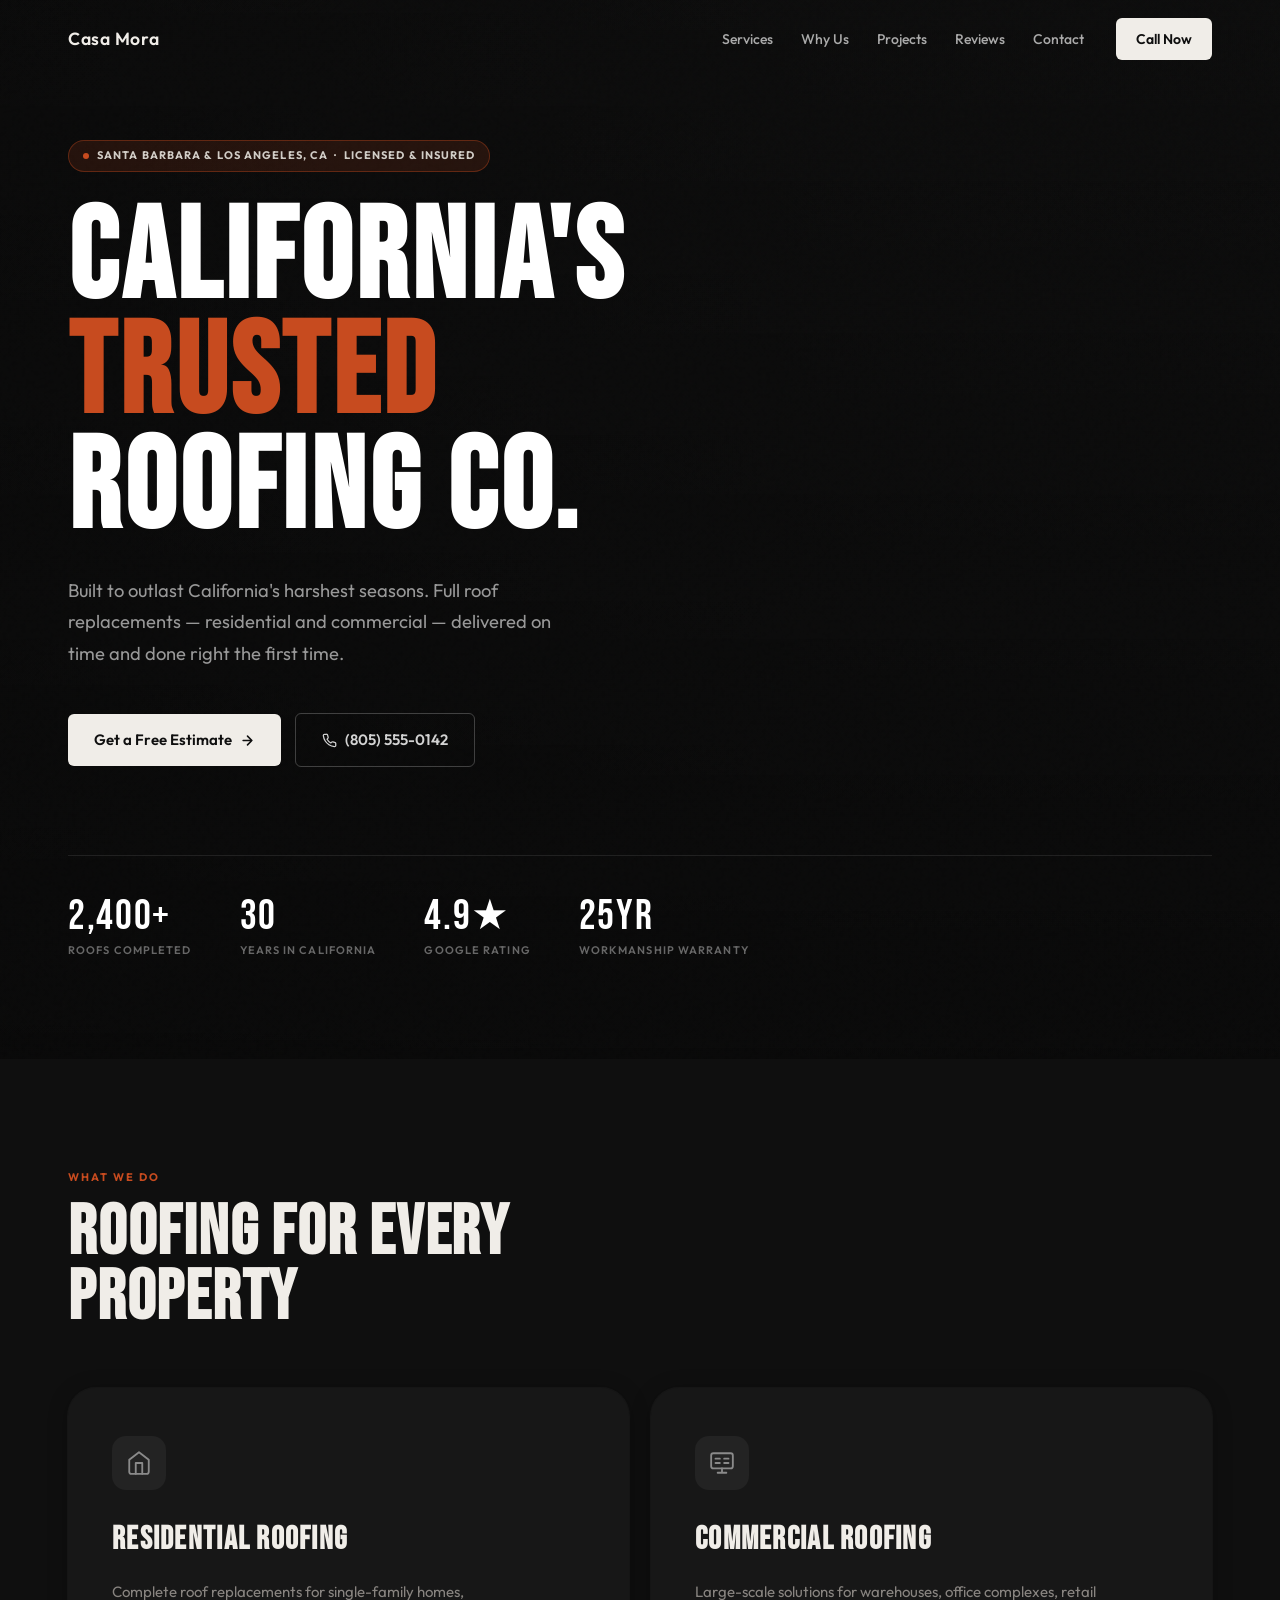
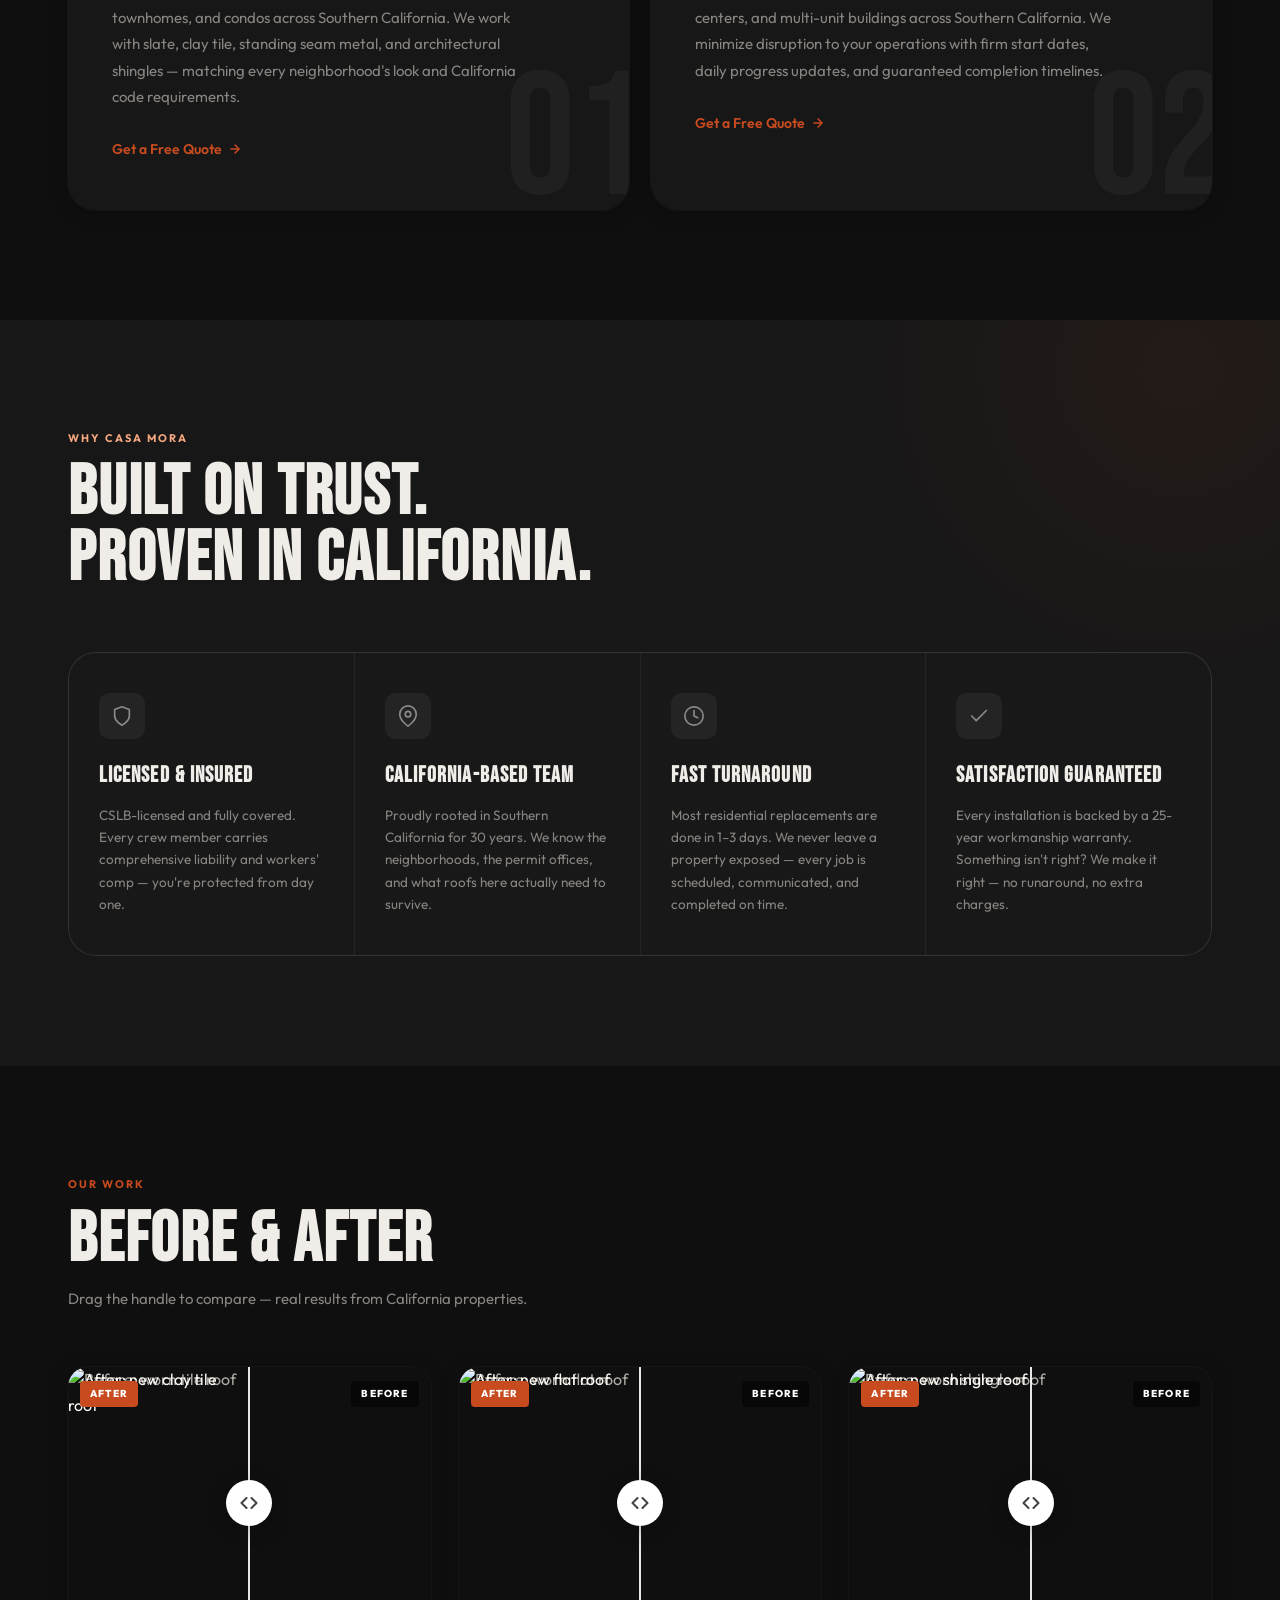
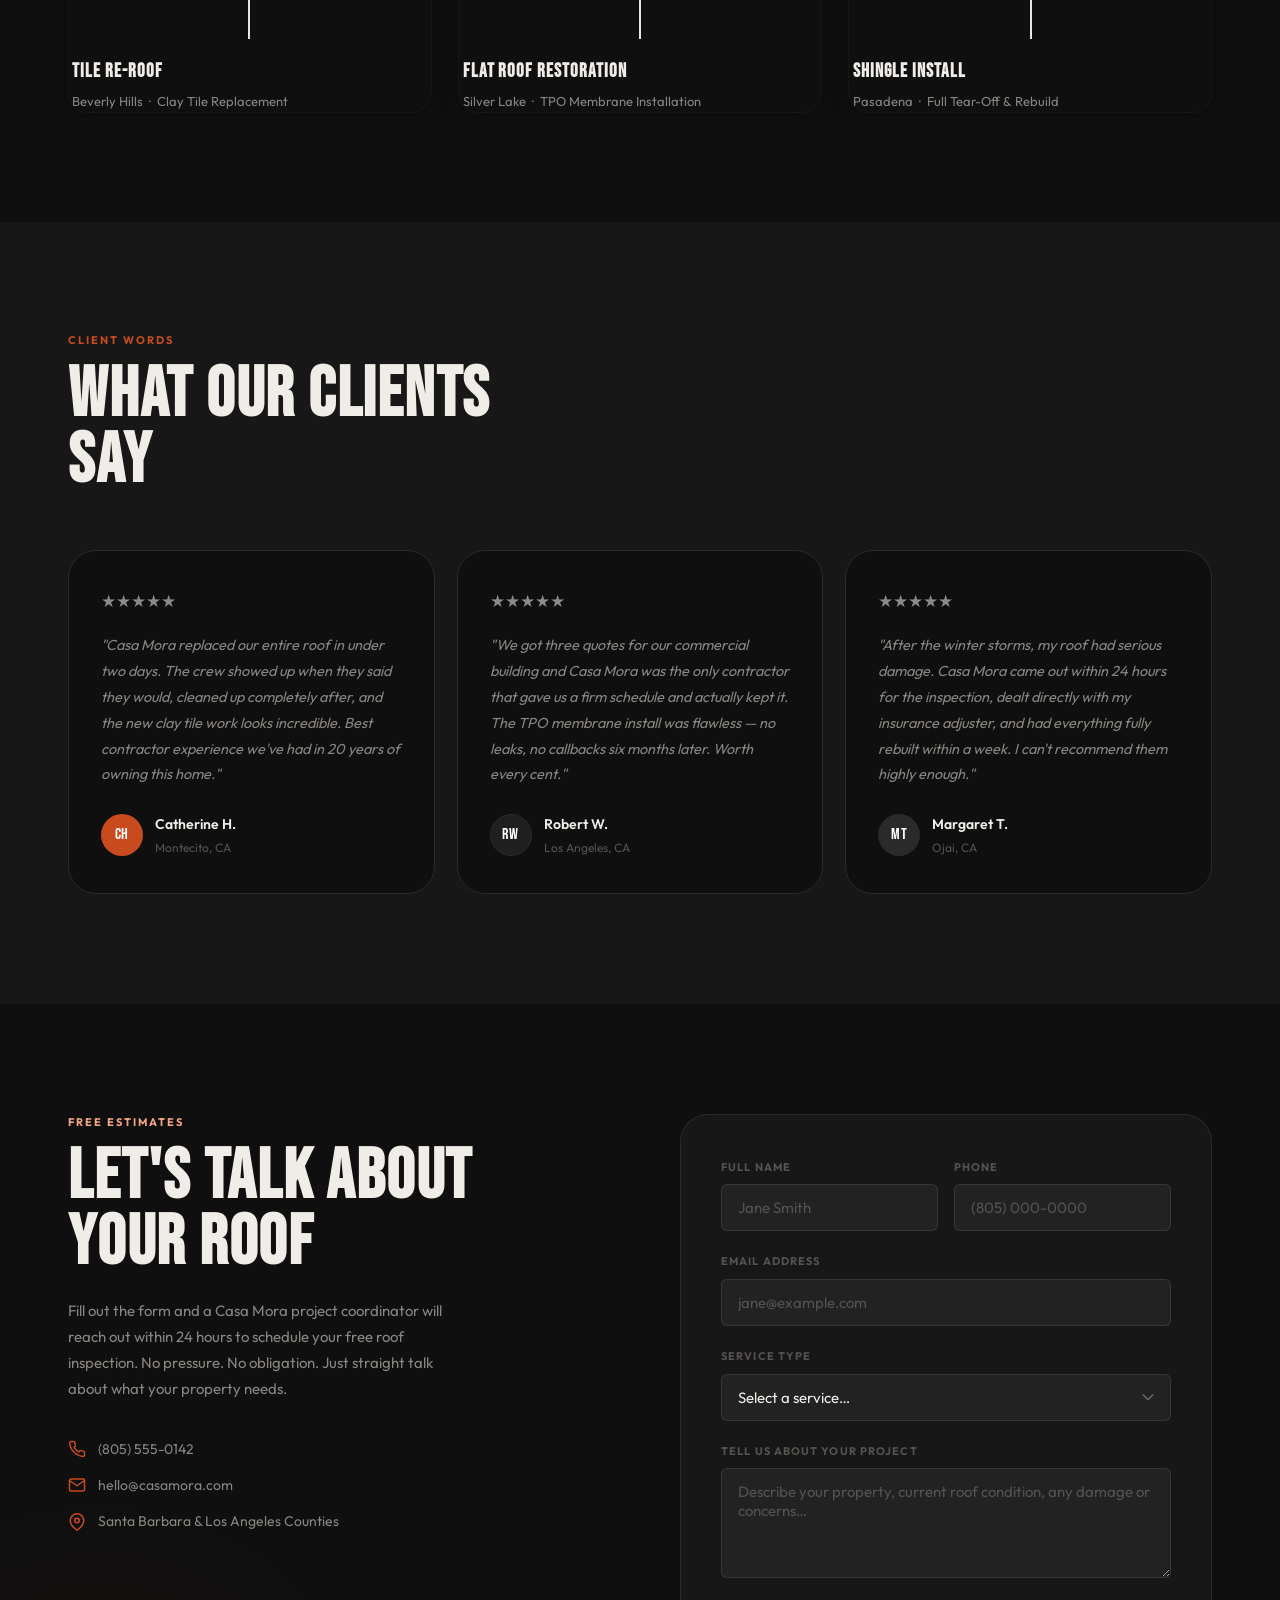
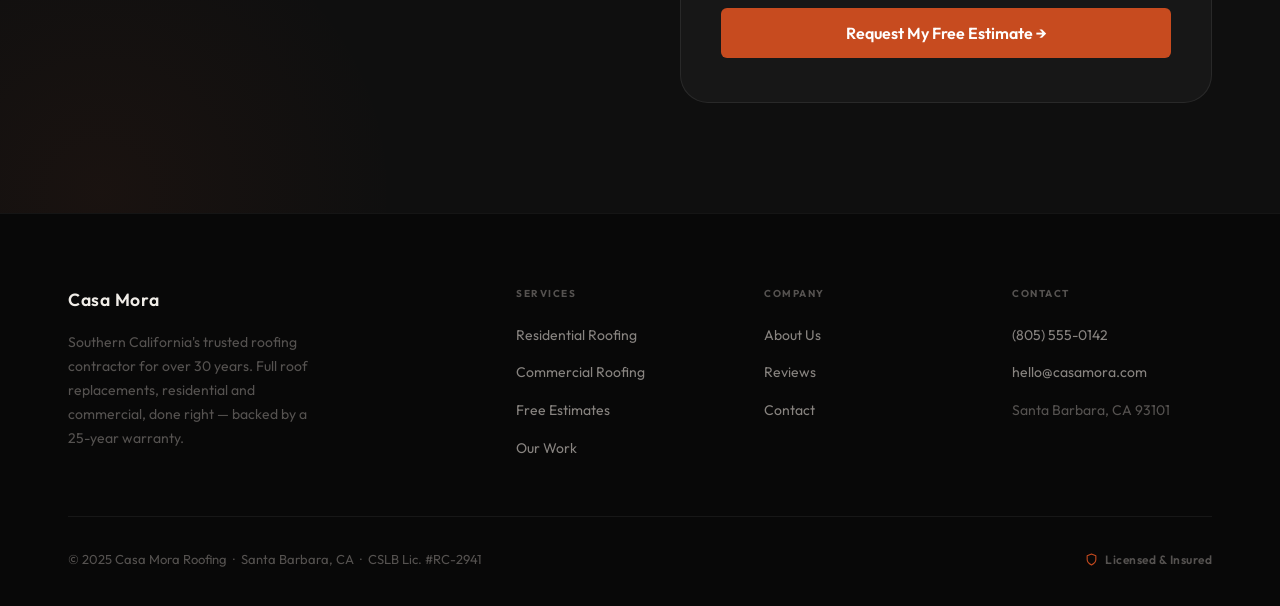
==== index.html @ 557432dd "Initial commit — Casa Mora roofing site" ====
<!DOCTYPE html>
<html lang="en">
<head>
  <meta charset="UTF-8">
  <meta name="viewport" content="width=device-width, initial-scale=1.0">
  <title>Casa Mora Roofing | Santa Barbara & Los Angeles Roofing Contractor</title>
  <meta name="description" content="Southern California's most trusted roofing contractor. Full roof replacements for residential and commercial properties. Licensed, insured, and California-based for 30 years.">

  <link rel="preconnect" href="https://fonts.googleapis.com">
  <link rel="preconnect" href="https://fonts.gstatic.com" crossorigin>
  <link href="https://fonts.googleapis.com/css2?family=Bebas+Neue&family=Outfit:wght@300;400;500;600;700&display=swap" rel="stylesheet">

  <style>
    /* =============================================
       DESIGN TOKENS
    ============================================= */
    :root {
      --c-bg:           #0f0f0f;
      --c-bg-alt:       #171717;
      --c-bg-3:         #1f1f1f;
      --c-dark:         #0f0f0f;
      --c-dark-2:       #080808;
      --c-accent:       #8a8a8a;
      --c-orange:       #C74B1F;
      --c-orange-hover: #A83D17;
      --c-accent-glow:  rgba(199, 75, 31, 0.28);
      --c-ink:          #f0ede8;
      --c-ink-soft:     #888480;
      --c-ink-mid:      #555250;
      --c-border:       #2a2a2a;

      --f-display: 'Bebas Neue', sans-serif;
      --f-body:    'Outfit', sans-serif;

      --r-sm:  6px;
      --r-md:  12px;
      --r-lg:  20px;
      --r-xl:  28px;

      --shadow-card:  0 2px 20px rgba(0,0,0,0.25), 0 0 0 1px rgba(255,255,255,0.04);
      --shadow-hover: 0 12px 48px rgba(0,0,0,0.5), 0 0 0 1px rgba(255,255,255,0.06);

      --ease: cubic-bezier(0.16, 1, 0.3, 1);
      --dur: 0.65s;
    }

    /* =============================================
       RESET & BASE
    ============================================= */
    *, *::before, *::after { box-sizing: border-box; margin: 0; padding: 0; }

    html { scroll-behavior: smooth; font-size: 16px; }

    body {
      font-family: var(--f-body);
      background: var(--c-bg);
      color: var(--c-ink);
      line-height: 1.6;
      overflow-x: hidden;
      -webkit-font-smoothing: antialiased;
    }

    img { max-width: 100%; height: auto; display: block; }
    a   { text-decoration: none; color: inherit; }

    /* =============================================
       TYPOGRAPHY UTILITIES
    ============================================= */
    .eyebrow {
      font-family: var(--f-body);
      font-size: 11px;
      font-weight: 700;
      letter-spacing: 0.18em;
      text-transform: uppercase;
      color: var(--c-orange);
      display: block;
      margin-bottom: 14px;
    }

    .display {
      font-family: var(--f-display);
      line-height: 0.93;
      letter-spacing: 0.025em;
      color: var(--c-ink);
    }

    .display--lg  { font-size: clamp(2.8rem, 5.5vw, 4.4rem); }
    .display--xl  { font-size: clamp(3.8rem, 8vw, 7.5rem); }

    /* =============================================
       LAYOUT
    ============================================= */
    .wrap {
      max-width: 1200px;
      margin: 0 auto;
      padding: 0 28px;
    }

    /* =============================================
       BUTTONS
    ============================================= */
    .btn {
      display: inline-flex;
      align-items: center;
      gap: 8px;
      padding: 14px 26px;
      border-radius: var(--r-sm);
      font-family: var(--f-body);
      font-size: 15px;
      font-weight: 600;
      cursor: pointer;
      border: none;
      transition: all 0.25s var(--ease);
      white-space: nowrap;
    }
    .btn:active { transform: scale(0.97); }

    .btn--primary {
      background: var(--c-ink);
      color: #0f0f0f;
    }
    .btn--primary:hover {
      background: #ffffff;
      transform: translateY(-2px);
    }

    .btn--ghost {
      background: transparent;
      color: rgba(255,255,255,0.82);
      border: 1.5px solid rgba(255,255,255,0.22);
    }
    .btn--ghost:hover {
      background: rgba(255,255,255,0.08);
      border-color: rgba(255,255,255,0.45);
      color: #fff;
    }

    /* =============================================
       SCROLL REVEAL
    ============================================= */
    .reveal {
      opacity: 0;
      transform: translateY(22px);
      transition: opacity var(--dur) var(--ease), transform var(--dur) var(--ease);
    }
    .reveal.in { opacity: 1; transform: translateY(0); }
    .d1 { transition-delay: 0.08s; }
    .d2 { transition-delay: 0.18s; }
    .d3 { transition-delay: 0.28s; }
    .d4 { transition-delay: 0.38s; }

    /* =============================================
       HEADER
    ============================================= */
    .header {
      position: fixed;
      inset: 0 0 auto;
      z-index: 200;
      transition: background 0.35s ease, box-shadow 0.35s ease;
    }

    .header.solid {
      background: rgba(10, 10, 10, 0.96);
      backdrop-filter: blur(12px);
      -webkit-backdrop-filter: blur(12px);
      box-shadow: 0 1px 0 rgba(255,255,255,0.05);
    }

    .header__inner {
      display: flex;
      align-items: center;
      justify-content: space-between;
      padding: 18px 28px;
      max-width: 1200px;
      margin: 0 auto;
    }

    .logo {
      display: flex;
      align-items: center;
      gap: 10px;
    }

    .logo__name {
      font-family: var(--f-body);
      font-size: 1.1rem;
      font-weight: 600;
      letter-spacing: 0.04em;
      color: var(--c-ink);
    }

    .nav {
      display: flex;
      align-items: center;
      gap: 32px;
    }

    .nav__links {
      display: flex;
      align-items: center;
      gap: 28px;
      list-style: none;
    }

    .nav__links a {
      color: rgba(255,255,255,0.65);
      font-size: 14px;
      font-weight: 500;
      transition: color 0.2s ease;
    }
    .nav__links a:hover { color: var(--c-orange); }

    .btn--call {
      background: var(--c-ink);
      color: #0f0f0f;
      padding: 10px 20px;
      border-radius: var(--r-sm);
      font-size: 14px;
      font-weight: 600;
      transition: all 0.25s var(--ease);
    }
    .btn--call:hover {
      background: #ffffff;
      transform: translateY(-1px);
    }

    .hamburger {
      display: none;
      flex-direction: column;
      gap: 5px;
      cursor: pointer;
      padding: 4px;
      background: none;
      border: none;
    }
    .hamburger span {
      display: block;
      width: 24px;
      height: 2px;
      background: #fff;
      border-radius: 2px;
      transition: all 0.3s ease;
    }
    .hamburger.open span:nth-child(1) { transform: rotate(45deg) translate(5px, 5px); }
    .hamburger.open span:nth-child(2) { opacity: 0; transform: translateX(-6px); }
    .hamburger.open span:nth-child(3) { transform: rotate(-45deg) translate(5px, -5px); }

    .mobile-nav {
      display: none;
      position: fixed;
      top: 70px;
      left: 0;
      right: 0;
      z-index: 199;
      background: var(--c-dark-2);
      border-top: 1px solid rgba(255,255,255,0.07);
      padding: 20px 28px 28px;
      flex-direction: column;
      gap: 0;
    }
    .mobile-nav.open { display: flex; }
    .mobile-nav a {
      color: rgba(255,255,255,0.78);
      font-size: 16px;
      font-weight: 500;
      padding: 14px 0;
      border-bottom: 1px solid rgba(255,255,255,0.06);
      transition: color 0.2s ease;
    }
    .mobile-nav a:hover { color: #fff; }
    .mobile-nav .btn--primary {
      margin-top: 16px;
      justify-content: center;
      width: 100%;
    }

    /* =============================================
       HERO
    ============================================= */
    .hero {
      min-height: 100dvh;
      position: relative;
      display: flex;
      align-items: center;
      background: var(--c-dark);
      overflow: hidden;
    }

    .hero__bg {
      position: absolute;
      inset: 0;
      background-image: url('https://images.pexels.com/photos/33404248/pexels-photo-33404248.jpeg?auto=compress&cs=tinysrgb&w=1920');
      background-size: cover;
      background-position: center 35%;
    }

    .hero__bg::after {
      content: '';
      position: absolute;
      inset: 0;
      background:
        linear-gradient(to bottom, rgba(8,8,8,0.45) 0%, rgba(8,8,8,0.72) 55%, rgba(8,8,8,0.97) 100%),
        linear-gradient(to right,  rgba(8,8,8,0.65) 0%, rgba(8,8,8,0.1) 65%);
    }

    /* subtle noise grain */
    .hero::after {
      content: '';
      position: absolute;
      inset: 0;
      background-image: url("data:image/svg+xml,%3Csvg viewBox='0 0 256 256' xmlns='http://www.w3.org/2000/svg'%3E%3Cfilter id='noise'%3E%3CfeTurbulence type='fractalNoise' baseFrequency='0.9' numOctaves='4' stitchTiles='stitch'/%3E%3C/filter%3E%3Crect width='100%25' height='100%25' filter='url(%23noise)' opacity='0.04'/%3E%3C/svg%3E");
      pointer-events: none;
      opacity: 0.4;
    }

    .hero__content {
      position: relative;
      z-index: 1;
      width: 100%;
      padding: 140px 28px 100px;
      max-width: 1200px;
      margin: 0 auto;
    }

    .hero__pill {
      display: inline-flex;
      align-items: center;
      gap: 8px;
      background: rgba(199,75,31,0.14);
      border: 1px solid rgba(199,75,31,0.38);
      color: rgba(240,237,232,0.85);
      padding: 6px 14px;
      border-radius: 999px;
      font-size: 11px;
      font-weight: 700;
      letter-spacing: 0.1em;
      text-transform: uppercase;
      margin-bottom: 30px;
    }

    .hero__pill::before {
      content: '';
      width: 6px;
      height: 6px;
      background: var(--c-orange);
      border-radius: 50%;
      animation: pulse 2s ease infinite;
    }

    @keyframes pulse {
      0%, 100% { opacity: 1; transform: scale(1); }
      50% { opacity: 0.5; transform: scale(0.75); }
    }

    .hero__title {
      font-family: var(--f-display);
      font-size: clamp(4rem, 10vw, 8.5rem);
      line-height: 0.9;
      letter-spacing: 0.03em;
      color: #fff;
      margin-bottom: 28px;
      max-width: 820px;
    }

    .hero__title em {
      font-style: normal;
      color: var(--c-orange);
    }

    .hero__sub {
      font-size: clamp(1rem, 1.8vw, 1.15rem);
      color: rgba(255,255,255,0.58);
      max-width: 500px;
      margin-bottom: 44px;
      line-height: 1.7;
      font-weight: 400;
    }

    .hero__actions {
      display: flex;
      align-items: center;
      gap: 14px;
      flex-wrap: wrap;
    }

    .hero__stats {
      display: flex;
      align-items: center;
      gap: 48px;
      margin-top: 88px;
      padding-top: 40px;
      border-top: 1px solid rgba(255,255,255,0.09);
      flex-wrap: wrap;
    }

    .hero__stat-val {
      font-family: var(--f-display);
      font-size: 2.6rem;
      color: #fff;
      line-height: 1;
      letter-spacing: 0.04em;
    }
    .hero__stat-label {
      font-size: 11px;
      font-weight: 600;
      color: rgba(255,255,255,0.38);
      text-transform: uppercase;
      letter-spacing: 0.1em;
      margin-top: 4px;
    }

    /* =============================================
       SERVICES
    ============================================= */
    .services {
      padding: 110px 0;
      background: var(--c-bg);
    }

    .services__head { max-width: 540px; margin-bottom: 56px; }

    .services__grid {
      display: grid;
      grid-template-columns: repeat(2, 1fr);
      gap: 22px;
    }

    .svc-card {
      background: var(--c-bg-alt);
      border-radius: var(--r-xl);
      padding: 48px 44px;
      box-shadow: var(--shadow-card);
      position: relative;
      overflow: hidden;
      transition: transform 0.35s var(--ease), box-shadow 0.35s var(--ease);
    }

    .svc-card::after {
      content: '';
      position: absolute;
      inset: 0 0 auto;
      height: 3px;
      background: var(--c-orange);
      transform: scaleX(0);
      transform-origin: left;
      transition: transform 0.4s var(--ease);
    }

    .svc-card:hover {
      transform: translateY(-5px);
      box-shadow: var(--shadow-hover);
    }
    .svc-card:hover::after { transform: scaleX(1); }

    .svc-card__bg-num {
      position: absolute;
      right: -16px;
      bottom: -20px;
      font-family: var(--f-display);
      font-size: 11rem;
      line-height: 1;
      color: rgba(255,255,255,0.04);
      pointer-events: none;
      user-select: none;
    }

    .svc-icon {
      width: 54px;
      height: 54px;
      background: rgba(138,138,138,0.1);
      border-radius: 14px;
      display: flex;
      align-items: center;
      justify-content: center;
      margin-bottom: 24px;
    }
    .svc-icon svg { width: 26px; height: 26px; stroke: var(--c-accent); }

    .svc-card__title {
      font-family: var(--f-display);
      font-size: 2rem;
      letter-spacing: 0.04em;
      color: var(--c-ink);
      margin-bottom: 14px;
    }

    .svc-card__desc {
      font-size: 15px;
      color: var(--c-ink-soft);
      line-height: 1.75;
      max-width: 420px;
    }

    .svc-card__cta {
      display: inline-flex;
      align-items: center;
      gap: 6px;
      margin-top: 28px;
      font-size: 14px;
      font-weight: 600;
      color: var(--c-orange);
      transition: gap 0.2s ease;
    }
    .svc-card__cta:hover { gap: 10px; }

    /* =============================================
       WHY US
    ============================================= */
    .why {
      padding: 110px 0;
      background: var(--c-bg-alt);
      position: relative;
      overflow: hidden;
    }

    .why::before {
      content: '';
      position: absolute;
      top: -300px;
      right: -250px;
      width: 700px;
      height: 700px;
      background: radial-gradient(circle, rgba(199,75,31,0.07) 0%, transparent 68%);
      pointer-events: none;
    }

    .why .eyebrow { color: #f5a880; }
    .why .display { color: var(--c-ink); }

    .why__head { max-width: 560px; margin-bottom: 60px; }

    .trust-grid {
      display: grid;
      grid-template-columns: repeat(4, 1fr);
      gap: 1px;
      background: rgba(255,255,255,0.06);
      border: 1px solid rgba(255,255,255,0.07);
      border-radius: var(--r-xl);
      overflow: hidden;
    }

    .trust-card {
      background: rgba(23,23,23,0.9);
      padding: 40px 30px;
      transition: background 0.3s ease;
    }
    .trust-card:hover { background: rgba(255,255,255,0.04); }

    .trust-icon {
      width: 46px;
      height: 46px;
      background: rgba(138,138,138,0.1);
      border-radius: 11px;
      display: flex;
      align-items: center;
      justify-content: center;
      margin-bottom: 20px;
    }
    .trust-icon svg { width: 22px; height: 22px; stroke: var(--c-accent); }

    .trust-card__title {
      font-family: var(--f-display);
      font-size: 1.35rem;
      letter-spacing: 0.05em;
      color: var(--c-ink);
      margin-bottom: 10px;
    }

    .trust-card__desc {
      font-size: 13.5px;
      color: var(--c-ink-soft);
      line-height: 1.65;
    }

    /* =============================================
       BEFORE & AFTER
    ============================================= */
    .projects {
      padding: 110px 0;
      background: var(--c-bg);
    }

    .projects__head { max-width: 540px; margin-bottom: 14px; }

    .projects__sub {
      color: var(--c-ink-soft);
      font-size: 15px;
      margin-bottom: 56px;
    }

    .projects__grid {
      display: grid;
      grid-template-columns: repeat(3, 1fr);
      gap: 28px;
    }

    /* Slider wrapper */
    .ba-wrap {
      border-radius: var(--r-lg);
      overflow: hidden;
      box-shadow: var(--shadow-card);
      transition: box-shadow 0.35s var(--ease);
    }
    .ba-wrap:hover { box-shadow: var(--shadow-hover); }

    .ba-slider {
      position: relative;
      overflow: hidden;
      cursor: col-resize;
      user-select: none;
      touch-action: pan-y;
      border-radius: var(--r-lg);
    }

    .ba-img-before {
      width: 100%;
      aspect-ratio: 4 / 3;
      object-fit: cover;
      display: block;
      filter: grayscale(0.38) sepia(0.18) brightness(0.72) contrast(0.88) saturate(0.6);
    }

    .ba-after-clip {
      position: absolute;
      inset: 0;
      width: 50%;
      overflow: hidden;
    }

    .ba-img-after {
      position: absolute;
      top: 0;
      left: 0;
      height: 100%;
      width: 100%; /* overridden by JS */
      object-fit: cover;
      filter: brightness(1.04) contrast(1.03) saturate(1.12);
    }

    .ba-divider {
      position: absolute;
      top: 0;
      bottom: 0;
      left: 50%;
      width: 2px;
      background: rgba(255,255,255,0.9);
      transform: translateX(-50%);
      pointer-events: none;
      transition: left 0s;
    }

    .ba-handle-btn {
      position: absolute;
      top: 50%;
      left: 50%;
      transform: translate(-50%, -50%);
      width: 46px;
      height: 46px;
      background: #fff;
      border-radius: 50%;
      display: flex;
      align-items: center;
      justify-content: center;
      box-shadow: 0 4px 20px rgba(0,0,0,0.25);
      pointer-events: none;
    }

    .ba-tag {
      position: absolute;
      top: 14px;
      font-size: 10px;
      font-weight: 800;
      letter-spacing: 0.12em;
      text-transform: uppercase;
      padding: 5px 10px;
      border-radius: 4px;
      z-index: 2;
      pointer-events: none;
    }
    .ba-tag--before { right: 12px; background: rgba(0,0,0,0.52); color: #fff; }
    .ba-tag--after  { left: 12px;  background: var(--c-orange);   color: #fff; }

    .ba-info { padding: 18px 4px 0; }
    .ba-info__title {
      font-family: var(--f-display);
      font-size: 1.2rem;
      letter-spacing: 0.05em;
      color: var(--c-ink);
      margin-bottom: 3px;
    }
    .ba-info__location {
      font-size: 13px;
      color: var(--c-ink-soft);
    }

    /* =============================================
       TESTIMONIALS
    ============================================= */
    .testimonials {
      padding: 110px 0;
      background: var(--c-bg-alt);
    }

    .testimonials__head { max-width: 480px; margin-bottom: 56px; }

    .testimonials__grid {
      display: grid;
      grid-template-columns: repeat(3, 1fr);
      gap: 22px;
    }

    .tcard {
      background: var(--c-bg);
      border-radius: var(--r-xl);
      padding: 36px 32px;
      border: 1px solid var(--c-border);
      transition: transform 0.35s var(--ease), box-shadow 0.35s var(--ease);
      position: relative;
    }
    .tcard:hover {
      transform: translateY(-5px);
      box-shadow: var(--shadow-hover);
    }

    .tcard__stars {
      display: flex;
      gap: 3px;
      margin-bottom: 18px;
      color: var(--c-accent);
      font-size: 17px;
    }

    .tcard__quote {
      font-size: 14.5px;
      line-height: 1.78;
      color: var(--c-ink-soft);
      font-style: italic;
      margin-bottom: 26px;
    }

    .tcard__author {
      display: flex;
      align-items: center;
      gap: 12px;
    }

    .tcard__avatar {
      width: 42px;
      height: 42px;
      border-radius: 50%;
      display: flex;
      align-items: center;
      justify-content: center;
      font-family: var(--f-display);
      font-size: 1rem;
      letter-spacing: 0.06em;
      color: #fff;
      flex-shrink: 0;
    }

    .tcard__name {
      font-weight: 600;
      font-size: 14px;
      color: var(--c-ink);
    }
    .tcard__loc {
      font-size: 12px;
      color: var(--c-ink-mid);
      margin-top: 2px;
    }

    /* =============================================
       FORM
    ============================================= */
    .inquiry {
      padding: 110px 0;
      background: var(--c-bg);
      position: relative;
      overflow: hidden;
    }

    .inquiry::before {
      content: '';
      position: absolute;
      bottom: -280px;
      left: -200px;
      width: 600px;
      height: 600px;
      background: radial-gradient(circle, rgba(199,75,31,0.06) 0%, transparent 70%);
      pointer-events: none;
    }

    .inquiry__grid {
      display: grid;
      grid-template-columns: 1fr 1fr;
      gap: 80px;
      align-items: start;
    }

    .inquiry__info .eyebrow { color: #f5a880; }
    .inquiry__info .display { color: var(--c-ink); }

    .inquiry__body {
      margin-top: 22px;
      font-size: 15px;
      color: var(--c-ink-soft);
      line-height: 1.72;
      max-width: 400px;
    }

    .inquiry__contact {
      margin-top: 36px;
      display: flex;
      flex-direction: column;
      gap: 14px;
    }

    .contact-row {
      display: flex;
      align-items: center;
      gap: 12px;
      font-size: 14px;
      color: var(--c-ink-soft);
    }
    .contact-row svg {
      flex-shrink: 0;
      width: 18px;
      height: 18px;
      stroke: var(--c-orange);
      fill: none;
    }

    /* Form */
    .form {
      background: rgba(255,255,255,0.035);
      border: 1px solid rgba(255,255,255,0.08);
      border-radius: var(--r-xl);
      padding: 44px 40px;
    }

    .form-group { margin-bottom: 22px; }

    .form-label {
      display: block;
      font-size: 11px;
      font-weight: 700;
      letter-spacing: 0.1em;
      text-transform: uppercase;
      color: var(--c-ink-mid);
      margin-bottom: 8px;
    }

    .form-ctrl {
      width: 100%;
      background: rgba(255,255,255,0.05);
      border: 1px solid rgba(255,255,255,0.09);
      border-radius: var(--r-sm);
      padding: 13px 16px;
      font-family: var(--f-body);
      font-size: 15px;
      color: var(--c-ink);
      outline: none;
      transition: border-color 0.2s ease, background 0.2s ease;
      -webkit-appearance: none;
    }
    .form-ctrl::placeholder { color: rgba(255,255,255,0.22); }
    .form-ctrl:focus {
      border-color: rgba(138,138,138,0.55);
      background: rgba(255,255,255,0.07);
    }

    select.form-ctrl {
      cursor: pointer;
      background-image: url("data:image/svg+xml,%3Csvg xmlns='http://www.w3.org/2000/svg' fill='none' viewBox='0 0 24 24' stroke='rgba(255,255,255,0.35)' stroke-width='2'%3E%3Cpath stroke-linecap='round' stroke-linejoin='round' d='M19 9l-7 7-7-7'/%3E%3C/svg%3E");
      background-repeat: no-repeat;
      background-position: right 14px center;
      background-size: 16px;
      padding-right: 40px;
    }
    select.form-ctrl option { background: var(--c-bg-alt); }

    textarea.form-ctrl {
      resize: vertical;
      min-height: 110px;
    }

    .form-row {
      display: grid;
      grid-template-columns: 1fr 1fr;
      gap: 16px;
    }

    .btn-submit {
      width: 100%;
      background: var(--c-orange);
      color: #fff;
      padding: 15px 24px;
      border-radius: var(--r-sm);
      font-family: var(--f-body);
      font-size: 16px;
      font-weight: 600;
      cursor: pointer;
      border: none;
      display: flex;
      align-items: center;
      justify-content: center;
      gap: 8px;
      margin-top: 6px;
      transition: all 0.25s var(--ease);
    }
    .btn-submit:hover {
      background: var(--c-orange-hover);
      transform: translateY(-2px);
      box-shadow: 0 10px 32px var(--c-accent-glow);
    }
    .btn-submit:active { transform: scale(0.97); }

    /* =============================================
       FOOTER
    ============================================= */
    .footer {
      background: var(--c-dark-2);
      padding: 72px 0 36px;
      border-top: 1px solid rgba(255,255,255,0.05);
    }

    .footer__grid {
      display: grid;
      grid-template-columns: 2fr 1fr 1fr 1fr;
      gap: 48px;
      margin-bottom: 56px;
    }

    .footer__brand .logo-name {
      font-family: var(--f-body);
      font-size: 1.1rem;
      font-weight: 600;
      letter-spacing: 0.04em;
      color: var(--c-ink);
      display: block;
      margin-bottom: 16px;
    }

    .footer__desc {
      font-size: 14px;
      color: var(--c-ink-mid);
      line-height: 1.72;
      max-width: 260px;
    }

    .footer__col-head {
      font-size: 10px;
      font-weight: 700;
      letter-spacing: 0.15em;
      text-transform: uppercase;
      color: var(--c-ink-mid);
      margin-bottom: 20px;
    }

    .footer__links {
      list-style: none;
      display: flex;
      flex-direction: column;
      gap: 12px;
    }
    .footer__links a {
      font-size: 14px;
      color: var(--c-ink-soft);
      transition: color 0.2s ease;
    }
    .footer__links a:hover { color: var(--c-ink); }
    .footer__links span {
      font-size: 14px;
      color: var(--c-ink-mid);
    }

    .footer__bottom {
      border-top: 1px solid rgba(255,255,255,0.06);
      padding-top: 32px;
      display: flex;
      align-items: center;
      justify-content: space-between;
      gap: 16px;
      flex-wrap: wrap;
    }

    .footer__copy {
      font-size: 13px;
      color: var(--c-ink-mid);
    }

    .footer__badge {
      display: flex;
      align-items: center;
      gap: 7px;
      font-size: 12px;
      font-weight: 600;
      letter-spacing: 0.04em;
      color: var(--c-ink-mid);
    }
    .footer__badge svg { width: 13px; height: 13px; stroke: var(--c-orange); }

    /* =============================================
       RESPONSIVE
    ============================================= */
    @media (max-width: 1024px) {
      .trust-grid { grid-template-columns: repeat(2, 1fr); }
      .footer__grid { grid-template-columns: 1fr 1fr; gap: 36px; }
    }

    @media (max-width: 768px) {
      .nav__links, .btn--call { display: none; }
      .hamburger { display: flex; }

      .services__grid,
      .testimonials__grid,
      .projects__grid { grid-template-columns: 1fr; }

      .inquiry__grid { grid-template-columns: 1fr; gap: 44px; }
      .form { padding: 32px 22px; }
      .form-row { grid-template-columns: 1fr; gap: 0; }

      .hero__stats { gap: 28px; margin-top: 60px; padding-top: 32px; }

      .trust-grid { grid-template-columns: 1fr; }

      .footer__grid { grid-template-columns: 1fr; gap: 32px; }
      .footer__bottom { flex-direction: column; text-align: center; }
    }

    @media (max-width: 480px) {
      .hero__title { font-size: 3.5rem; }
      .hero__actions { gap: 10px; }
      .btn { padding: 12px 20px; font-size: 14px; }
    }
  </style>
</head>
<body>

<!-- =============================================
     HEADER
============================================= -->
<header class="header" id="hdr">
  <div class="header__inner">
    <a href="#" class="logo" aria-label="Casa Mora Roofing home">
      <span class="logo__name">Casa Mora</span>
    </a>

    <nav class="nav" aria-label="Main navigation">
      <ul class="nav__links">
        <li><a href="#services">Services</a></li>
        <li><a href="#why">Why Us</a></li>
        <li><a href="#projects">Projects</a></li>
        <li><a href="#reviews">Reviews</a></li>
        <li><a href="#contact">Contact</a></li>
      </ul>
      <a href="tel:8055550142" class="btn--call">Call Now</a>
      <button class="hamburger" id="ham" aria-label="Toggle navigation" aria-expanded="false">
        <span></span><span></span><span></span>
      </button>
    </nav>
  </div>
</header>

<nav class="mobile-nav" id="mob" aria-label="Mobile navigation">
  <a href="#services"     onclick="closeNav()">Services</a>
  <a href="#why"          onclick="closeNav()">Why Us</a>
  <a href="#projects"     onclick="closeNav()">Projects</a>
  <a href="#reviews"      onclick="closeNav()">Reviews</a>
  <a href="#contact"      onclick="closeNav()">Contact</a>
  <a href="tel:8055550142" class="btn btn--primary" onclick="closeNav()">(805) 555-0142 — Call Now</a>
</nav>

<!-- =============================================
     HERO
============================================= -->
<section class="hero" id="home">
  <div class="hero__bg" aria-hidden="true"></div>
  <div class="hero__content">
    <div class="hero__pill">Santa Barbara &amp; Los Angeles, CA &nbsp;·&nbsp; Licensed &amp; Insured</div>
    <h1 class="hero__title">
      CALIFORNIA'S<br>
      <em>TRUSTED</em><br>
      ROOFING CO.
    </h1>
    <p class="hero__sub">
      Built to outlast California's harshest seasons. Full roof replacements — residential and commercial — delivered on time and done right the first time.
    </p>
    <div class="hero__actions">
      <a href="#contact" class="btn btn--primary">
        Get a Free Estimate
        <svg width="15" height="15" viewBox="0 0 24 24" fill="none" stroke="currentColor" stroke-width="2.5" stroke-linecap="round" stroke-linejoin="round"><path d="M5 12h14M12 5l7 7-7 7"/></svg>
      </a>
      <a href="tel:8055550142" class="btn btn--ghost">
        <svg width="15" height="15" viewBox="0 0 24 24" fill="none" stroke="currentColor" stroke-width="2" stroke-linecap="round" stroke-linejoin="round"><path d="M22 16.92v3a2 2 0 01-2.18 2 19.79 19.79 0 01-8.63-3.07 19.5 19.5 0 01-6-6 19.79 19.79 0 01-3.07-8.67A2 2 0 014.11 2h3a2 2 0 012 1.72 12.84 12.84 0 00.7 2.81 2 2 0 01-.45 2.11L8.09 9.91a16 16 0 006 6l1.27-1.27a2 2 0 012.11-.45 12.84 12.84 0 002.81.7A2 2 0 0122 16.92z"/></svg>
        (805) 555-0142
      </a>
    </div>

    <div class="hero__stats">
      <div>
        <div class="hero__stat-val">2,400+</div>
        <div class="hero__stat-label">Roofs Completed</div>
      </div>
      <div>
        <div class="hero__stat-val">30</div>
        <div class="hero__stat-label">Years in California</div>
      </div>
      <div>
        <div class="hero__stat-val">4.9★</div>
        <div class="hero__stat-label">Google Rating</div>
      </div>
      <div>
        <div class="hero__stat-val">25yr</div>
        <div class="hero__stat-label">Workmanship Warranty</div>
      </div>
    </div>
  </div>
</section>

<!-- =============================================
     SERVICES
============================================= -->
<section class="services" id="services">
  <div class="wrap">
    <div class="services__head reveal">
      <span class="eyebrow">What We Do</span>
      <h2 class="display display--lg">ROOFING FOR EVERY PROPERTY</h2>
    </div>

    <div class="services__grid">

      <!-- Residential -->
      <div class="svc-card reveal d1">
        <span class="svc-card__bg-num" aria-hidden="true">01</span>
        <div class="svc-icon" aria-hidden="true">
          <svg viewBox="0 0 24 24" fill="none" stroke-width="1.7" stroke-linecap="round" stroke-linejoin="round">
            <path d="M3 9l9-7 9 7v11a2 2 0 01-2 2H5a2 2 0 01-2-2z"/>
            <polyline points="9,22 9,12 15,12 15,22"/>
          </svg>
        </div>
        <h3 class="svc-card__title">RESIDENTIAL ROOFING</h3>
        <p class="svc-card__desc">Complete roof replacements for single-family homes, townhomes, and condos across Southern California. We work with slate, clay tile, standing seam metal, and architectural shingles — matching every neighborhood's look and California code requirements.</p>
        <a href="#contact" class="svc-card__cta">
          Get a Free Quote
          <svg width="14" height="14" viewBox="0 0 24 24" fill="none" stroke="currentColor" stroke-width="2.5" stroke-linecap="round" stroke-linejoin="round"><path d="M5 12h14M12 5l7 7-7 7"/></svg>
        </a>
      </div>

      <!-- Commercial -->
      <div class="svc-card reveal d2">
        <span class="svc-card__bg-num" aria-hidden="true">02</span>
        <div class="svc-icon" aria-hidden="true">
          <svg viewBox="0 0 24 24" fill="none" stroke-width="1.7" stroke-linecap="round" stroke-linejoin="round">
            <rect x="2" y="3" width="20" height="14" rx="2"/>
            <path d="M8 21h8M12 17v4"/>
            <path d="M6 8h4M14 8h4M6 12h4M14 12h4"/>
          </svg>
        </div>
        <h3 class="svc-card__title">COMMERCIAL ROOFING</h3>
        <p class="svc-card__desc">Large-scale solutions for warehouses, office complexes, retail centers, and multi-unit buildings across Southern California. We minimize disruption to your operations with firm start dates, daily progress updates, and guaranteed completion timelines.</p>
        <a href="#contact" class="svc-card__cta">
          Get a Free Quote
          <svg width="14" height="14" viewBox="0 0 24 24" fill="none" stroke="currentColor" stroke-width="2.5" stroke-linecap="round" stroke-linejoin="round"><path d="M5 12h14M12 5l7 7-7 7"/></svg>
        </a>
      </div>

    </div>
  </div>
</section>

<!-- =============================================
     WHY US
============================================= -->
<section class="why" id="why">
  <div class="wrap">
    <div class="why__head reveal">
      <span class="eyebrow">Why Casa Mora</span>
      <h2 class="display display--lg">BUILT ON TRUST.<br>PROVEN IN CALIFORNIA.</h2>
    </div>

    <div class="trust-grid">
      <div class="trust-card reveal d1">
        <div class="trust-icon" aria-hidden="true">
          <svg viewBox="0 0 24 24" fill="none" stroke-width="1.8" stroke-linecap="round" stroke-linejoin="round">
            <path d="M12 22s8-4 8-10V5l-8-3-8 3v7c0 6 8 10 8 10z"/>
          </svg>
        </div>
        <h3 class="trust-card__title">LICENSED &amp; INSURED</h3>
        <p class="trust-card__desc">CSLB-licensed and fully covered. Every crew member carries comprehensive liability and workers' comp — you're protected from day one.</p>
      </div>

      <div class="trust-card reveal d2">
        <div class="trust-icon" aria-hidden="true">
          <svg viewBox="0 0 24 24" fill="none" stroke-width="1.8" stroke-linecap="round" stroke-linejoin="round">
            <path d="M21 10c0 7-9 13-9 13s-9-6-9-13a9 9 0 0118 0z"/>
            <circle cx="12" cy="10" r="3"/>
          </svg>
        </div>
        <h3 class="trust-card__title">CALIFORNIA-BASED TEAM</h3>
        <p class="trust-card__desc">Proudly rooted in Southern California for 30 years. We know the neighborhoods, the permit offices, and what roofs here actually need to survive.</p>
      </div>

      <div class="trust-card reveal d3">
        <div class="trust-icon" aria-hidden="true">
          <svg viewBox="0 0 24 24" fill="none" stroke-width="1.8" stroke-linecap="round" stroke-linejoin="round">
            <circle cx="12" cy="12" r="10"/>
            <polyline points="12,6 12,12 16,14"/>
          </svg>
        </div>
        <h3 class="trust-card__title">FAST TURNAROUND</h3>
        <p class="trust-card__desc">Most residential replacements are done in 1–3 days. We never leave a property exposed — every job is scheduled, communicated, and completed on time.</p>
      </div>

      <div class="trust-card reveal d4">
        <div class="trust-icon" aria-hidden="true">
          <svg viewBox="0 0 24 24" fill="none" stroke-width="1.8" stroke-linecap="round" stroke-linejoin="round">
            <polyline points="20,6 9,17 4,12"/>
          </svg>
        </div>
        <h3 class="trust-card__title">SATISFACTION GUARANTEED</h3>
        <p class="trust-card__desc">Every installation is backed by a 25-year workmanship warranty. Something isn't right? We make it right — no runaround, no extra charges.</p>
      </div>
    </div>
  </div>
</section>

<!-- =============================================
     BEFORE & AFTER
============================================= -->
<section class="projects" id="projects">
  <div class="wrap">
    <div class="projects__head reveal">
      <span class="eyebrow">Our Work</span>
      <h2 class="display display--lg">BEFORE &amp; AFTER</h2>
    </div>
    <p class="projects__sub reveal">Drag the handle to compare — real results from California properties.</p>

    <div class="projects__grid">

      <!-- Project 1 -->
      <div class="ba-wrap reveal d1">
        <div class="ba-slider" id="ba1">
          <span class="ba-tag ba-tag--before">Before</span>
          <span class="ba-tag ba-tag--after">After</span>
          <img class="ba-img-before" src="https://images.unsplash.com/photo-1570129477492-45c003edd2be?w=800" alt="Before: worn tile roof">
          <div class="ba-after-clip" id="ba1-clip">
            <img class="ba-img-after" id="ba1-after" src="https://images.unsplash.com/photo-1570129477492-45c003edd2be?w=800" alt="After: new clay tile roof">
          </div>
          <div class="ba-divider" id="ba1-div">
            <div class="ba-handle-btn" aria-hidden="true">
              <svg width="20" height="20" viewBox="0 0 24 24" fill="none" stroke="#444" stroke-width="2.5" stroke-linecap="round" stroke-linejoin="round">
                <path d="M9 18l-6-6 6-6M15 6l6 6-6 6"/>
              </svg>
            </div>
          </div>
        </div>
        <div class="ba-info">
          <h4 class="ba-info__title">TILE RE-ROOF</h4>
          <p class="ba-info__location">Beverly Hills &nbsp;·&nbsp; Clay Tile Replacement</p>
        </div>
      </div>

      <!-- Project 2 -->
      <div class="ba-wrap reveal d2">
        <div class="ba-slider" id="ba2">
          <span class="ba-tag ba-tag--before">Before</span>
          <span class="ba-tag ba-tag--after">After</span>
          <img class="ba-img-before" src="https://images.unsplash.com/photo-1580587771525-78b9dba3b914?w=800" alt="Before: worn flat roof">
          <div class="ba-after-clip" id="ba2-clip">
            <img class="ba-img-after" id="ba2-after" src="https://images.unsplash.com/photo-1580587771525-78b9dba3b914?w=800" alt="After: new flat roof">
          </div>
          <div class="ba-divider" id="ba2-div">
            <div class="ba-handle-btn" aria-hidden="true">
              <svg width="20" height="20" viewBox="0 0 24 24" fill="none" stroke="#444" stroke-width="2.5" stroke-linecap="round" stroke-linejoin="round">
                <path d="M9 18l-6-6 6-6M15 6l6 6-6 6"/>
              </svg>
            </div>
          </div>
        </div>
        <div class="ba-info">
          <h4 class="ba-info__title">FLAT ROOF RESTORATION</h4>
          <p class="ba-info__location">Silver Lake &nbsp;·&nbsp; TPO Membrane Installation</p>
        </div>
      </div>

      <!-- Project 3 -->
      <div class="ba-wrap reveal d3">
        <div class="ba-slider" id="ba3">
          <span class="ba-tag ba-tag--before">Before</span>
          <span class="ba-tag ba-tag--after">After</span>
          <img class="ba-img-before" src="https://images.unsplash.com/photo-1568605114967-8130f3a36994?w=800" alt="Before: worn shingle roof">
          <div class="ba-after-clip" id="ba3-clip">
            <img class="ba-img-after" id="ba3-after" src="https://images.unsplash.com/photo-1568605114967-8130f3a36994?w=800" alt="After: new shingle roof">
          </div>
          <div class="ba-divider" id="ba3-div">
            <div class="ba-handle-btn" aria-hidden="true">
              <svg width="20" height="20" viewBox="0 0 24 24" fill="none" stroke="#444" stroke-width="2.5" stroke-linecap="round" stroke-linejoin="round">
                <path d="M9 18l-6-6 6-6M15 6l6 6-6 6"/>
              </svg>
            </div>
          </div>
        </div>
        <div class="ba-info">
          <h4 class="ba-info__title">SHINGLE INSTALL</h4>
          <p class="ba-info__location">Pasadena &nbsp;·&nbsp; Full Tear-Off &amp; Rebuild</p>
        </div>
      </div>

    </div>
  </div>
</section>

<!-- =============================================
     TESTIMONIALS
============================================= -->
<section class="testimonials" id="reviews">
  <div class="wrap">
    <div class="testimonials__head reveal">
      <span class="eyebrow">Client Words</span>
      <h2 class="display display--lg">WHAT OUR CLIENTS SAY</h2>
    </div>

    <div class="testimonials__grid">

      <div class="tcard reveal d1">
        <div class="tcard__stars" aria-label="5 stars">★★★★★</div>
        <p class="tcard__quote">"Casa Mora replaced our entire roof in under two days. The crew showed up when they said they would, cleaned up completely after, and the new clay tile work looks incredible. Best contractor experience we've had in 20 years of owning this home."</p>
        <div class="tcard__author">
          <div class="tcard__avatar" style="background: #C74B1F;" aria-hidden="true">CH</div>
          <div>
            <div class="tcard__name">Catherine H.</div>
            <div class="tcard__loc">Montecito, CA</div>
          </div>
        </div>
      </div>

      <div class="tcard reveal d2">
        <div class="tcard__stars" aria-label="5 stars">★★★★★</div>
        <p class="tcard__quote">"We got three quotes for our commercial building and Casa Mora was the only contractor that gave us a firm schedule and actually kept it. The TPO membrane install was flawless — no leaks, no callbacks six months later. Worth every cent."</p>
        <div class="tcard__author">
          <div class="tcard__avatar" style="background: #1f1f1f; border: 1px solid #2a2a2a;" aria-hidden="true">RW</div>
          <div>
            <div class="tcard__name">Robert W.</div>
            <div class="tcard__loc">Los Angeles, CA</div>
          </div>
        </div>
      </div>

      <div class="tcard reveal d3">
        <div class="tcard__stars" aria-label="5 stars">★★★★★</div>
        <p class="tcard__quote">"After the winter storms, my roof had serious damage. Casa Mora came out within 24 hours for the inspection, dealt directly with my insurance adjuster, and had everything fully rebuilt within a week. I can't recommend them highly enough."</p>
        <div class="tcard__author">
          <div class="tcard__avatar" style="background: #2a2a2a;" aria-hidden="true">MT</div>
          <div>
            <div class="tcard__name">Margaret T.</div>
            <div class="tcard__loc">Ojai, CA</div>
          </div>
        </div>
      </div>

    </div>
  </div>
</section>

<!-- =============================================
     INQUIRY FORM
============================================= -->
<section class="inquiry" id="contact">
  <div class="wrap">
    <div class="inquiry__grid">

      <div class="inquiry__info reveal">
        <span class="eyebrow">Free Estimates</span>
        <h2 class="display display--lg">LET'S TALK ABOUT YOUR ROOF</h2>
        <p class="inquiry__body">Fill out the form and a Casa Mora project coordinator will reach out within 24 hours to schedule your free roof inspection. No pressure. No obligation. Just straight talk about what your property needs.</p>
        <div class="inquiry__contact">
          <div class="contact-row">
            <svg viewBox="0 0 24 24" stroke-width="2" stroke-linecap="round" stroke-linejoin="round"><path d="M22 16.92v3a2 2 0 01-2.18 2 19.79 19.79 0 01-8.63-3.07 19.5 19.5 0 01-6-6 19.79 19.79 0 01-3.07-8.67A2 2 0 014.11 2h3a2 2 0 012 1.72 12.84 12.84 0 00.7 2.81 2 2 0 01-.45 2.11L8.09 9.91a16 16 0 006 6l1.27-1.27a2 2 0 012.11-.45 12.84 12.84 0 002.81.7A2 2 0 0122 16.92z"/></svg>
            (805) 555-0142
          </div>
          <div class="contact-row">
            <svg viewBox="0 0 24 24" stroke-width="2" stroke-linecap="round" stroke-linejoin="round"><path d="M4 4h16c1.1 0 2 .9 2 2v12c0 1.1-.9 2-2 2H4c-1.1 0-2-.9-2-2V6c0-1.1.9-2 2-2z"/><polyline points="22,6 12,13 2,6"/></svg>
            hello@casamora.com
          </div>
          <div class="contact-row">
            <svg viewBox="0 0 24 24" stroke-width="2" stroke-linecap="round" stroke-linejoin="round"><path d="M21 10c0 7-9 13-9 13s-9-6-9-13a9 9 0 0118 0z"/><circle cx="12" cy="10" r="3"/></svg>
            Santa Barbara &amp; Los Angeles Counties
          </div>
        </div>
      </div>

      <form class="form reveal d2" id="inquiry-form" onsubmit="handleSubmit(event)" novalidate>
        <div class="form-row">
          <div class="form-group">
            <label class="form-label" for="f-name">Full Name</label>
            <input class="form-ctrl" type="text" id="f-name" placeholder="Jane Smith" autocomplete="name">
          </div>
          <div class="form-group">
            <label class="form-label" for="f-phone">Phone</label>
            <input class="form-ctrl" type="tel" id="f-phone" placeholder="(805) 000-0000" autocomplete="tel">
          </div>
        </div>
        <div class="form-group">
          <label class="form-label" for="f-email">Email Address</label>
          <input class="form-ctrl" type="email" id="f-email" placeholder="jane@example.com" autocomplete="email">
        </div>
        <div class="form-group">
          <label class="form-label" for="f-service">Service Type</label>
          <select class="form-ctrl" id="f-service">
            <option value="" disabled selected>Select a service…</option>
            <option value="residential">Residential Roofing</option>
            <option value="commercial">Commercial Roofing</option>
            <option value="repair">Roof Repair</option>
            <option value="inspection">Roof Inspection</option>
            <option value="insurance">Insurance Claim</option>
          </select>
        </div>
        <div class="form-group">
          <label class="form-label" for="f-msg">Tell Us About Your Project</label>
          <textarea class="form-ctrl" id="f-msg" placeholder="Describe your property, current roof condition, any damage or concerns…"></textarea>
        </div>
        <button type="submit" class="btn-submit">
          Request My Free Estimate →
        </button>
      </form>

    </div>
  </div>
</section>

<!-- =============================================
     FOOTER
============================================= -->
<footer class="footer">
  <div class="wrap">
    <div class="footer__grid">

      <div class="footer__brand">
        <span class="logo-name">Casa Mora</span>
        <p class="footer__desc">Southern California's trusted roofing contractor for over 30 years. Full roof replacements, residential and commercial, done right — backed by a 25-year warranty.</p>
      </div>

      <div>
        <p class="footer__col-head">Services</p>
        <ul class="footer__links">
          <li><a href="#services">Residential Roofing</a></li>
          <li><a href="#services">Commercial Roofing</a></li>
          <li><a href="#contact">Free Estimates</a></li>
          <li><a href="#projects">Our Work</a></li>
        </ul>
      </div>

      <div>
        <p class="footer__col-head">Company</p>
        <ul class="footer__links">
          <li><a href="#why">About Us</a></li>
          <li><a href="#reviews">Reviews</a></li>
          <li><a href="#contact">Contact</a></li>
        </ul>
      </div>

      <div>
        <p class="footer__col-head">Contact</p>
        <ul class="footer__links">
          <li><a href="tel:8055550142">(805) 555-0142</a></li>
          <li><a href="mailto:hello@casamora.com">hello@casamora.com</a></li>
          <li><span>Santa Barbara, CA 93101</span></li>
        </ul>
      </div>

    </div>

    <div class="footer__bottom">
      <p class="footer__copy">© 2025 Casa Mora Roofing &nbsp;·&nbsp; Santa Barbara, CA &nbsp;·&nbsp; CSLB Lic. #RC-2941</p>
      <div class="footer__badge">
        <svg viewBox="0 0 24 24" fill="none" stroke-width="2" stroke-linecap="round" stroke-linejoin="round"><path d="M12 22s8-4 8-10V5l-8-3-8 3v7c0 6 8 10 8 10z"/></svg>
        Licensed &amp; Insured
      </div>
    </div>
  </div>
</footer>

<script>
/* =============================================
   HEADER SCROLL EFFECT
============================================= */
const hdr = document.getElementById('hdr');
window.addEventListener('scroll', () => {
  hdr.classList.toggle('solid', window.scrollY > 60);
}, { passive: true });

/* =============================================
   MOBILE NAV
============================================= */
const ham = document.getElementById('ham');
const mob = document.getElementById('mob');

ham.addEventListener('click', () => {
  const isOpen = mob.classList.toggle('open');
  ham.classList.toggle('open', isOpen);
  ham.setAttribute('aria-expanded', isOpen);
});

function closeNav() {
  mob.classList.remove('open');
  ham.classList.remove('open');
  ham.setAttribute('aria-expanded', 'false');
}

// Close on outside click
document.addEventListener('click', (e) => {
  if (!ham.contains(e.target) && !mob.contains(e.target)) closeNav();
});

/* =============================================
   SCROLL REVEAL
============================================= */
const revealObs = new IntersectionObserver((entries) => {
  entries.forEach(({ target, isIntersecting }) => {
    if (isIntersecting) {
      target.classList.add('in');
      revealObs.unobserve(target);
    }
  });
}, { threshold: 0.1, rootMargin: '0px 0px -40px 0px' });

document.querySelectorAll('.reveal').forEach(el => revealObs.observe(el));

/* =============================================
   BEFORE / AFTER SLIDERS
============================================= */
function initSlider(sliderId) {
  const slider   = document.getElementById(sliderId);
  const clip     = document.getElementById(sliderId + '-clip');
  const afterImg = document.getElementById(sliderId + '-after');
  const divider  = document.getElementById(sliderId + '-div');
  let dragging   = false;

  function getPercent(clientX) {
    const rect = slider.getBoundingClientRect();
    return Math.min(Math.max(((clientX - rect.left) / rect.width) * 100, 3), 97);
  }

  function apply(pct) {
    clip.style.width    = pct + '%';
    divider.style.left  = pct + '%';
    // ensure after image always fills the full slider width
    afterImg.style.width = slider.offsetWidth + 'px';
  }

  // Start at 50%
  apply(50);

  // Mouse
  slider.addEventListener('mousedown', (e) => {
    dragging = true;
    apply(getPercent(e.clientX));
    e.preventDefault();
  });
  document.addEventListener('mousemove', (e) => {
    if (dragging) apply(getPercent(e.clientX));
  });
  document.addEventListener('mouseup', () => { dragging = false; });

  // Touch
  slider.addEventListener('touchstart', (e) => {
    dragging = true;
    apply(getPercent(e.touches[0].clientX));
  }, { passive: true });
  document.addEventListener('touchmove', (e) => {
    if (dragging) apply(getPercent(e.touches[0].clientX));
  }, { passive: true });
  document.addEventListener('touchend', () => { dragging = false; });

  // Re-sync after-image width on resize
  window.addEventListener('resize', () => {
    const cur = parseFloat(clip.style.width) || 50;
    apply(cur);
  }, { passive: true });
}

initSlider('ba1');
initSlider('ba2');
initSlider('ba3');

/* =============================================
   FORM SUBMIT (display only)
============================================= */
function handleSubmit(e) {
  e.preventDefault();
  const btn = e.target.querySelector('.btn-submit');
  const origHTML = btn.innerHTML;
  btn.innerHTML = 'Request sent! We\'ll call you within 24 hours.';
  btn.style.background = '#2D6A4F';
  btn.disabled = true;
  setTimeout(() => {
    btn.innerHTML = origHTML;
    btn.style.background = '';
    btn.disabled = false;
    e.target.reset();
  }, 4000);
}
</script>

</body>
</html>
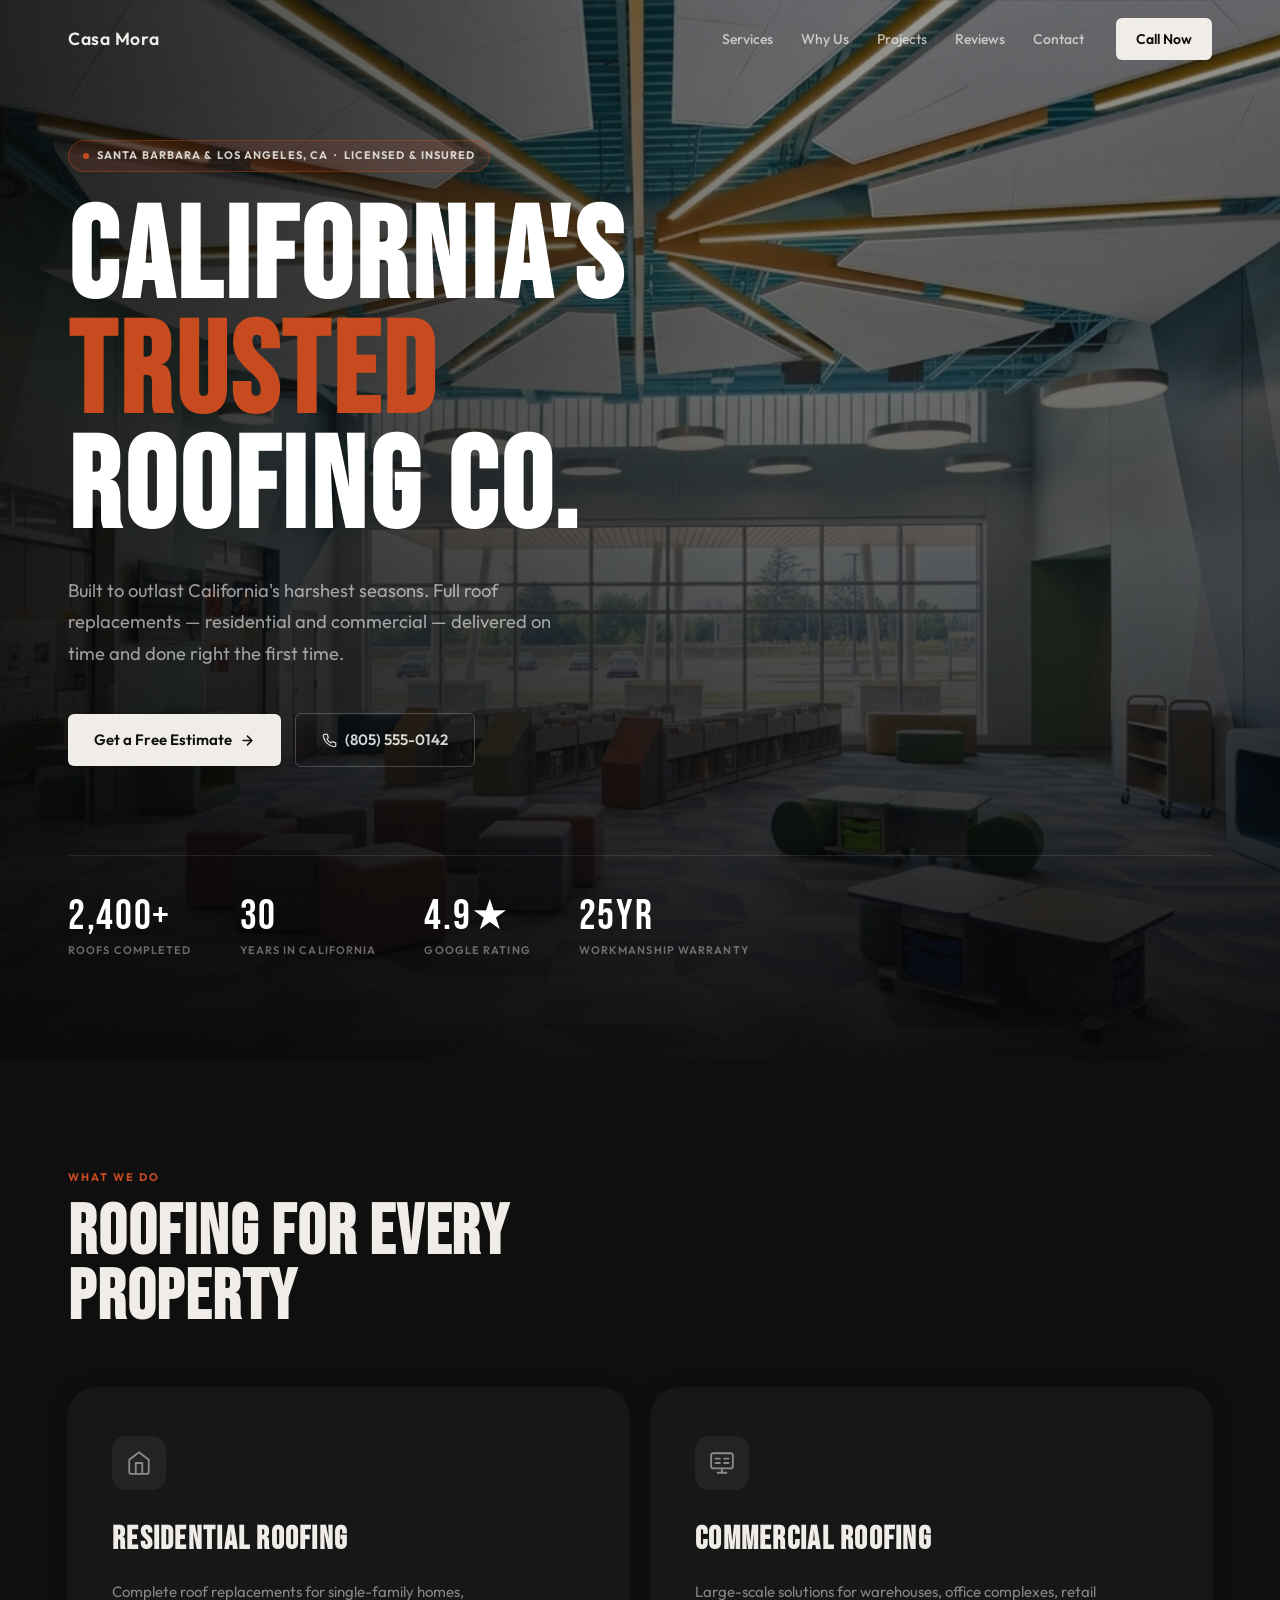
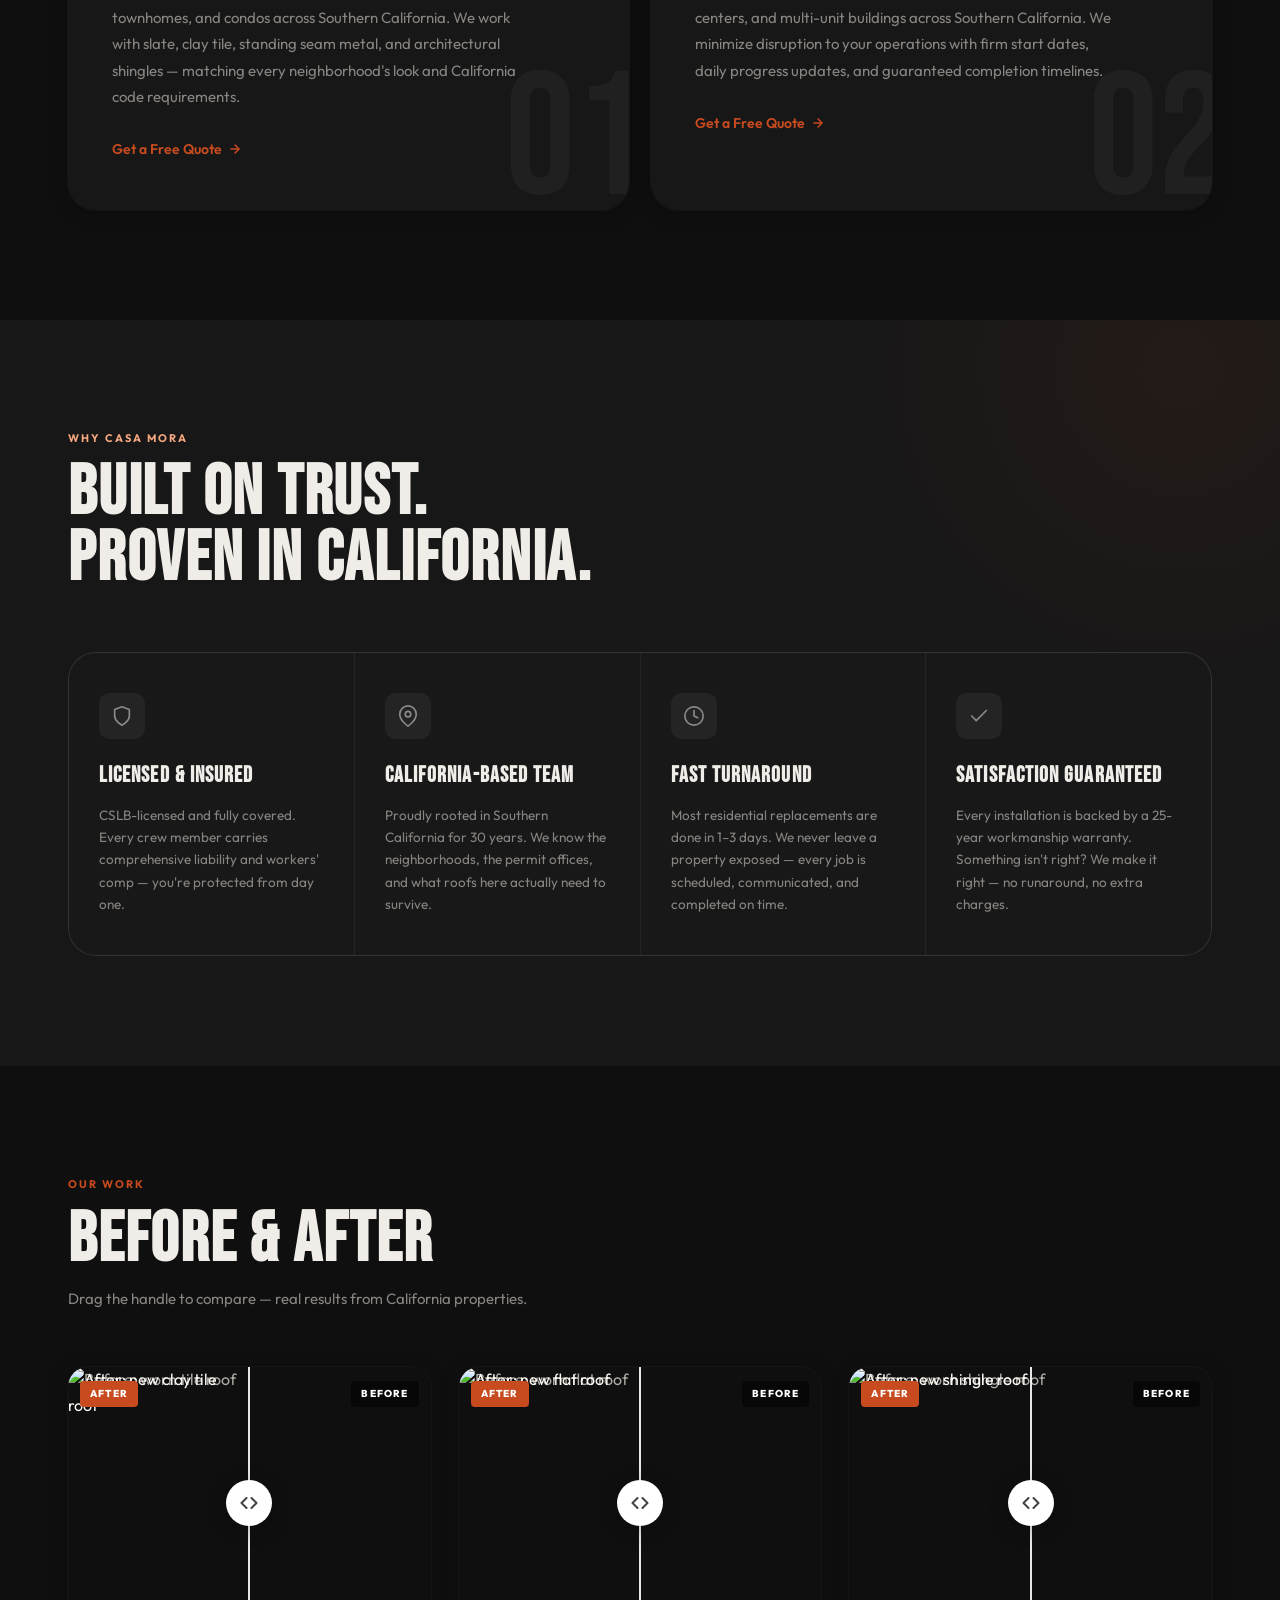
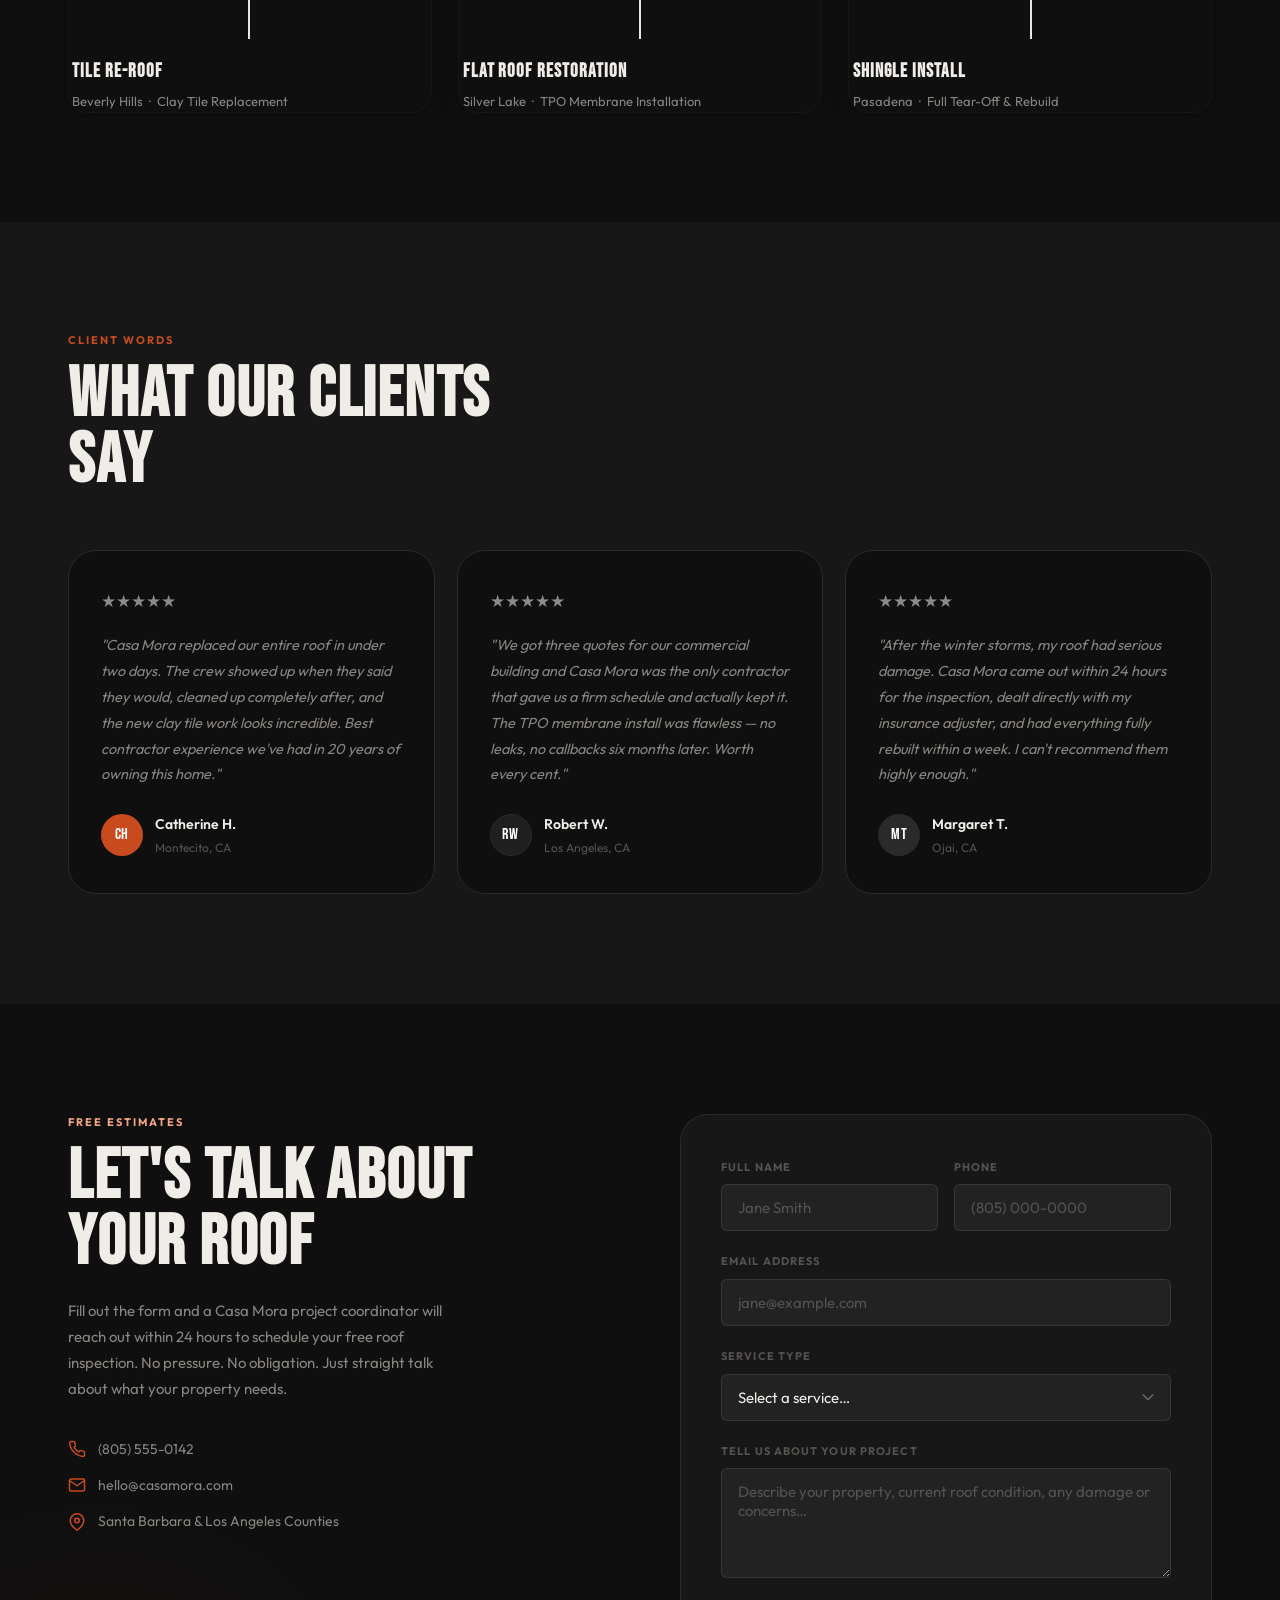
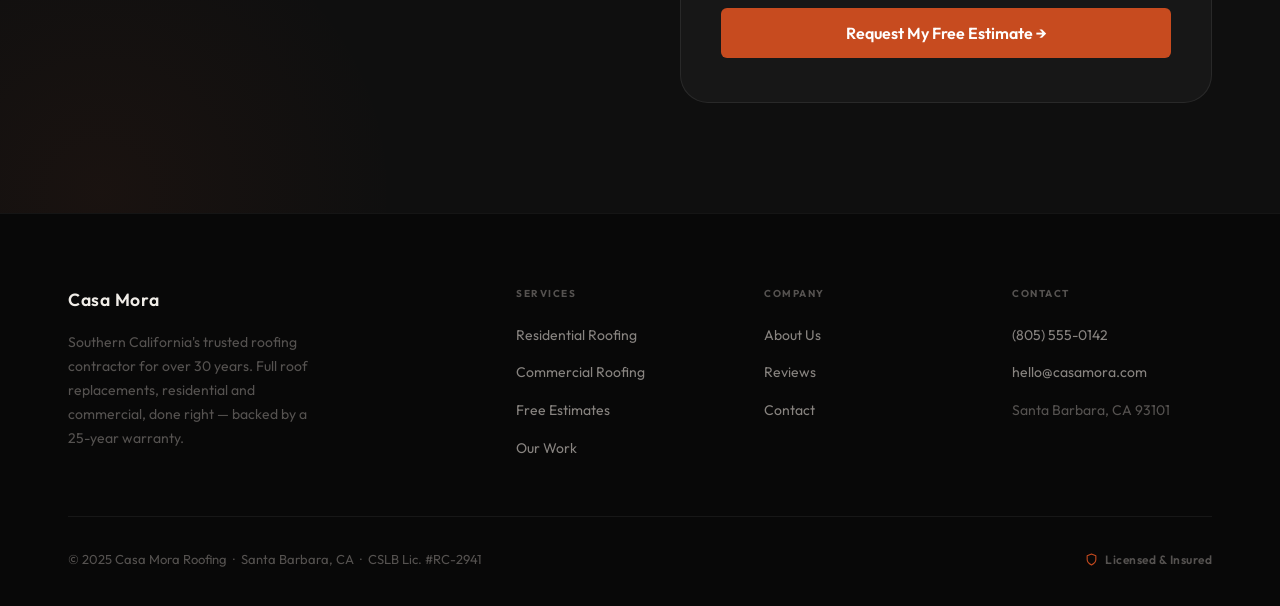
==== commit 64a811ba: "Add hero background image as inline base64; update gradient overlay" ====
--- a/index.html
+++ b/index.html
@@ -299,8 +299,8 @@
       position: absolute;
       inset: 0;
       background:
-        linear-gradient(to bottom, rgba(8,8,8,0.45) 0%, rgba(8,8,8,0.72) 55%, rgba(8,8,8,0.97) 100%),
-        linear-gradient(to right,  rgba(8,8,8,0.65) 0%, rgba(8,8,8,0.1) 65%);
+        linear-gradient(to bottom, rgba(5,5,5,0.35) 0%, rgba(5,5,5,0.60) 50%, rgba(5,5,5,0.92) 100%),
+        linear-gradient(to right, rgba(5,5,5,0.70) 0%, rgba(5,5,5,0.10) 60%);
     }
 
     /* subtle noise grain */
@@ -1483,6 +1483,14 @@
 
 <script>
 /* =============================================
+   HERO BACKGROUND IMAGE
+============================================= */
+const HERO_SRC = "[data-uri]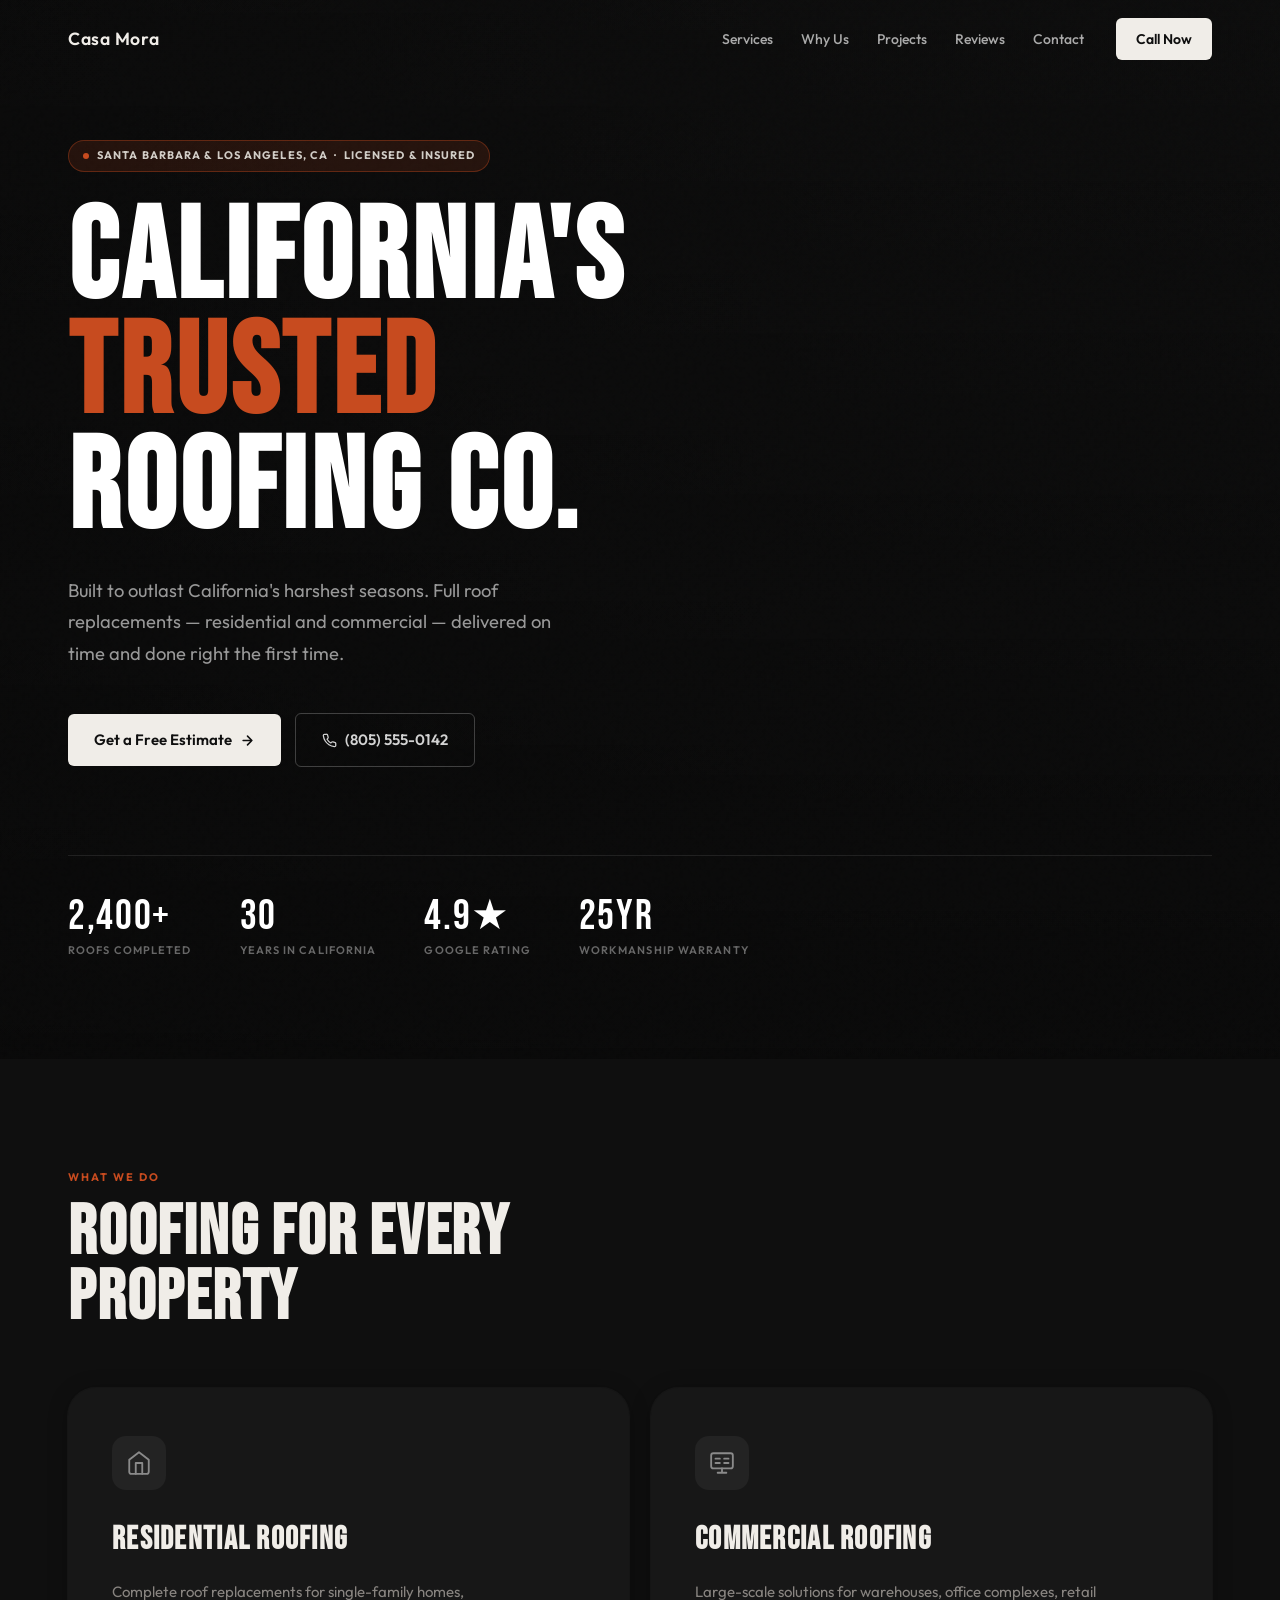
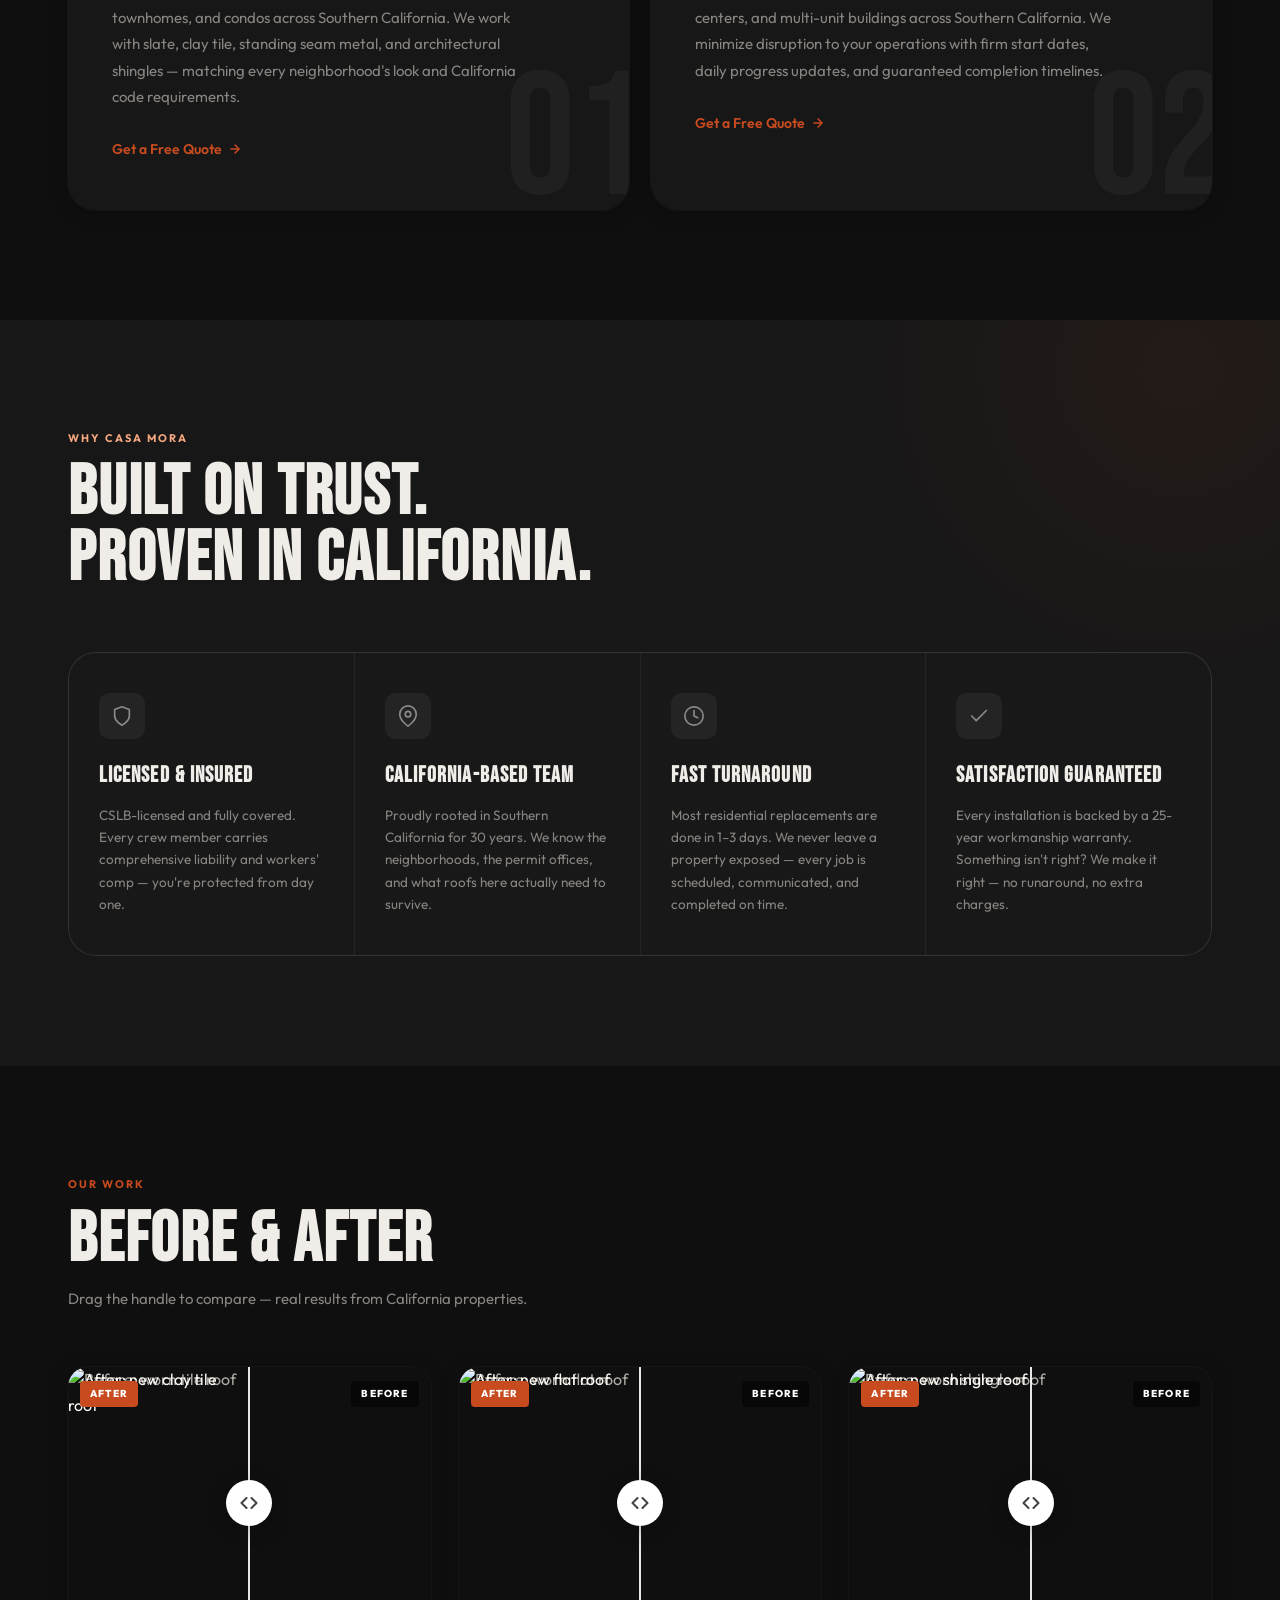
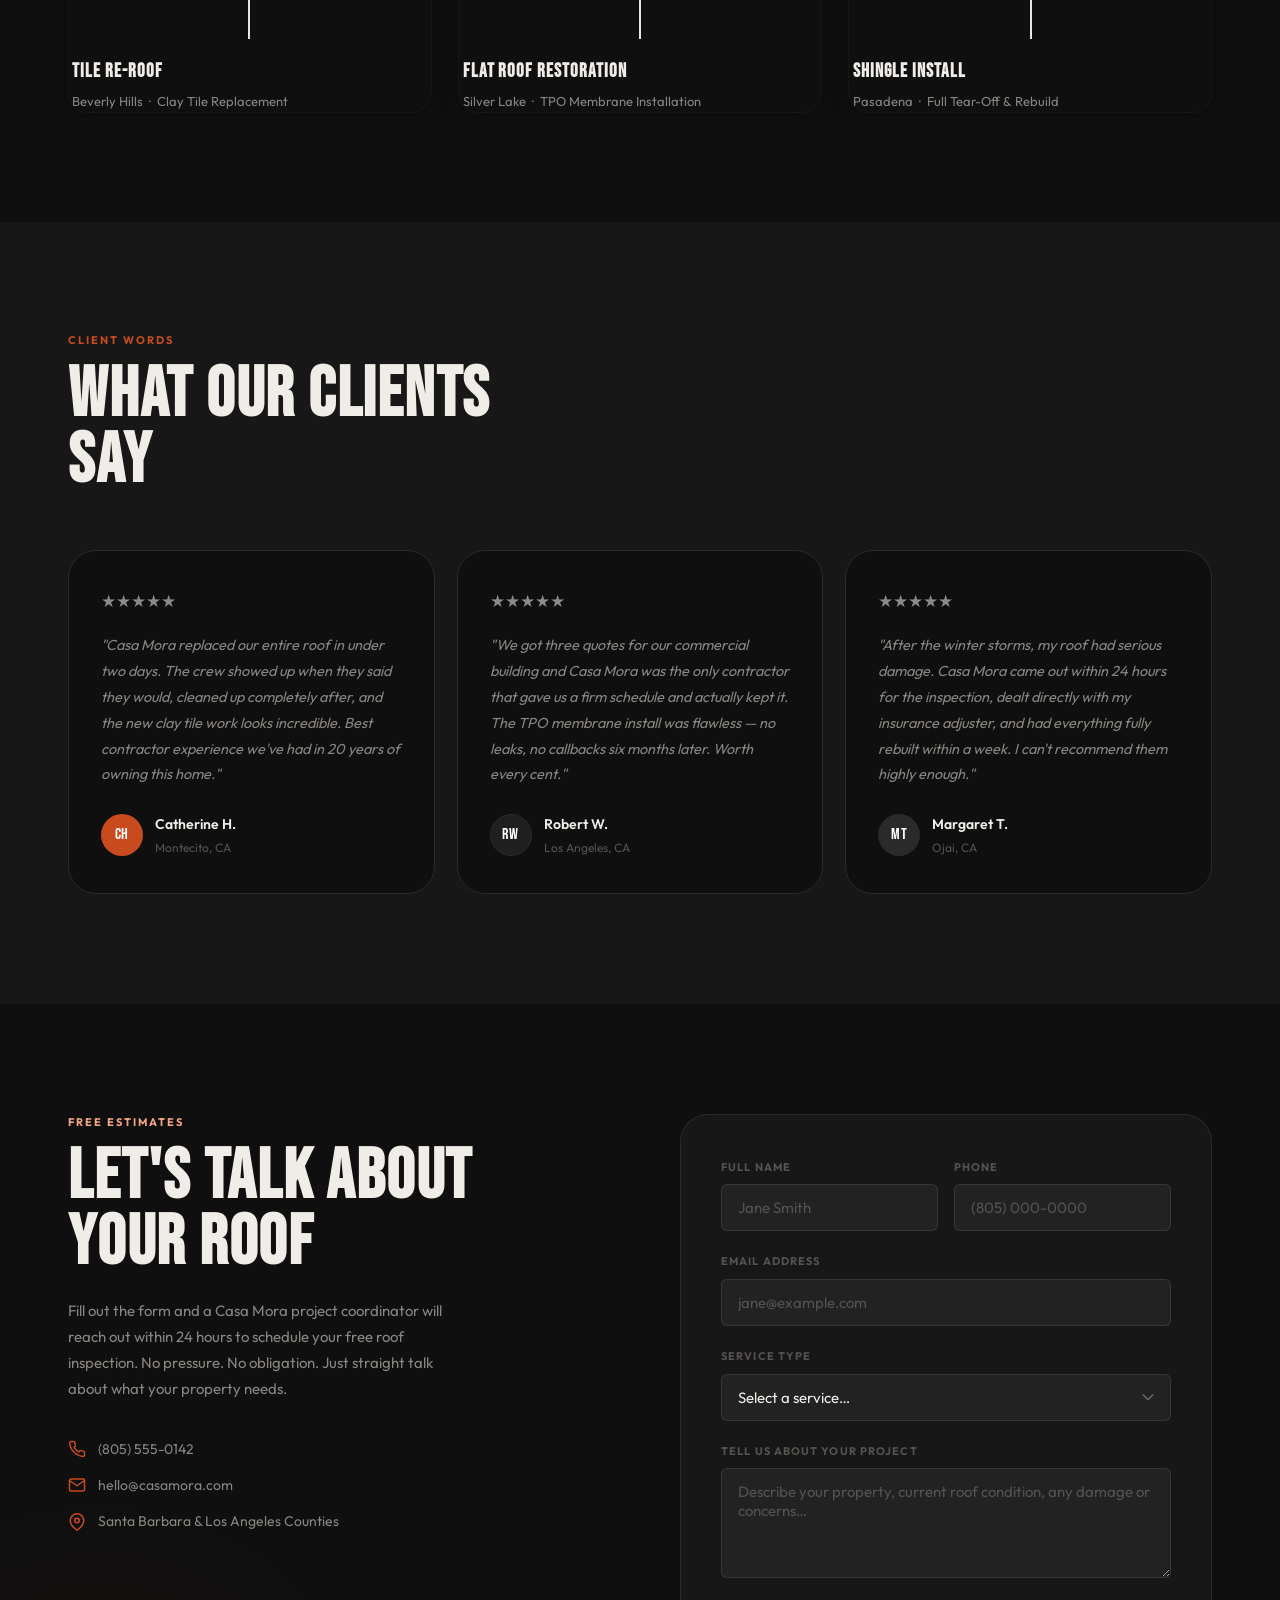
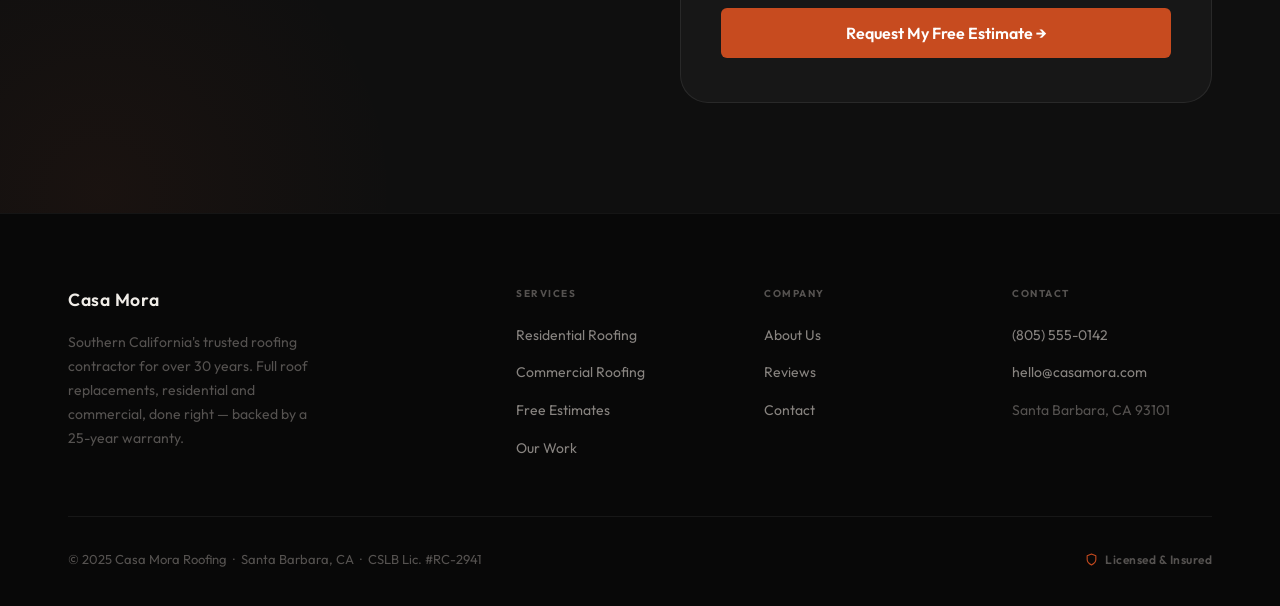
==== commit 56fc37c5: "Revert accidental PW Paint hero image; restore original hero background" ====
--- a/index.html
+++ b/index.html
@@ -299,8 +299,8 @@
       position: absolute;
       inset: 0;
       background:
-        linear-gradient(to bottom, rgba(5,5,5,0.35) 0%, rgba(5,5,5,0.60) 50%, rgba(5,5,5,0.92) 100%),
-        linear-gradient(to right, rgba(5,5,5,0.70) 0%, rgba(5,5,5,0.10) 60%);
+        linear-gradient(to bottom, rgba(8,8,8,0.45) 0%, rgba(8,8,8,0.72) 55%, rgba(8,8,8,0.97) 100%),
+        linear-gradient(to right,  rgba(8,8,8,0.65) 0%, rgba(8,8,8,0.1) 65%);
     }
 
     /* subtle noise grain */
@@ -1483,14 +1483,6 @@
 
 <script>
 /* =============================================
-   HERO BACKGROUND IMAGE
-============================================= */
-const HERO_SRC = "[data-uri]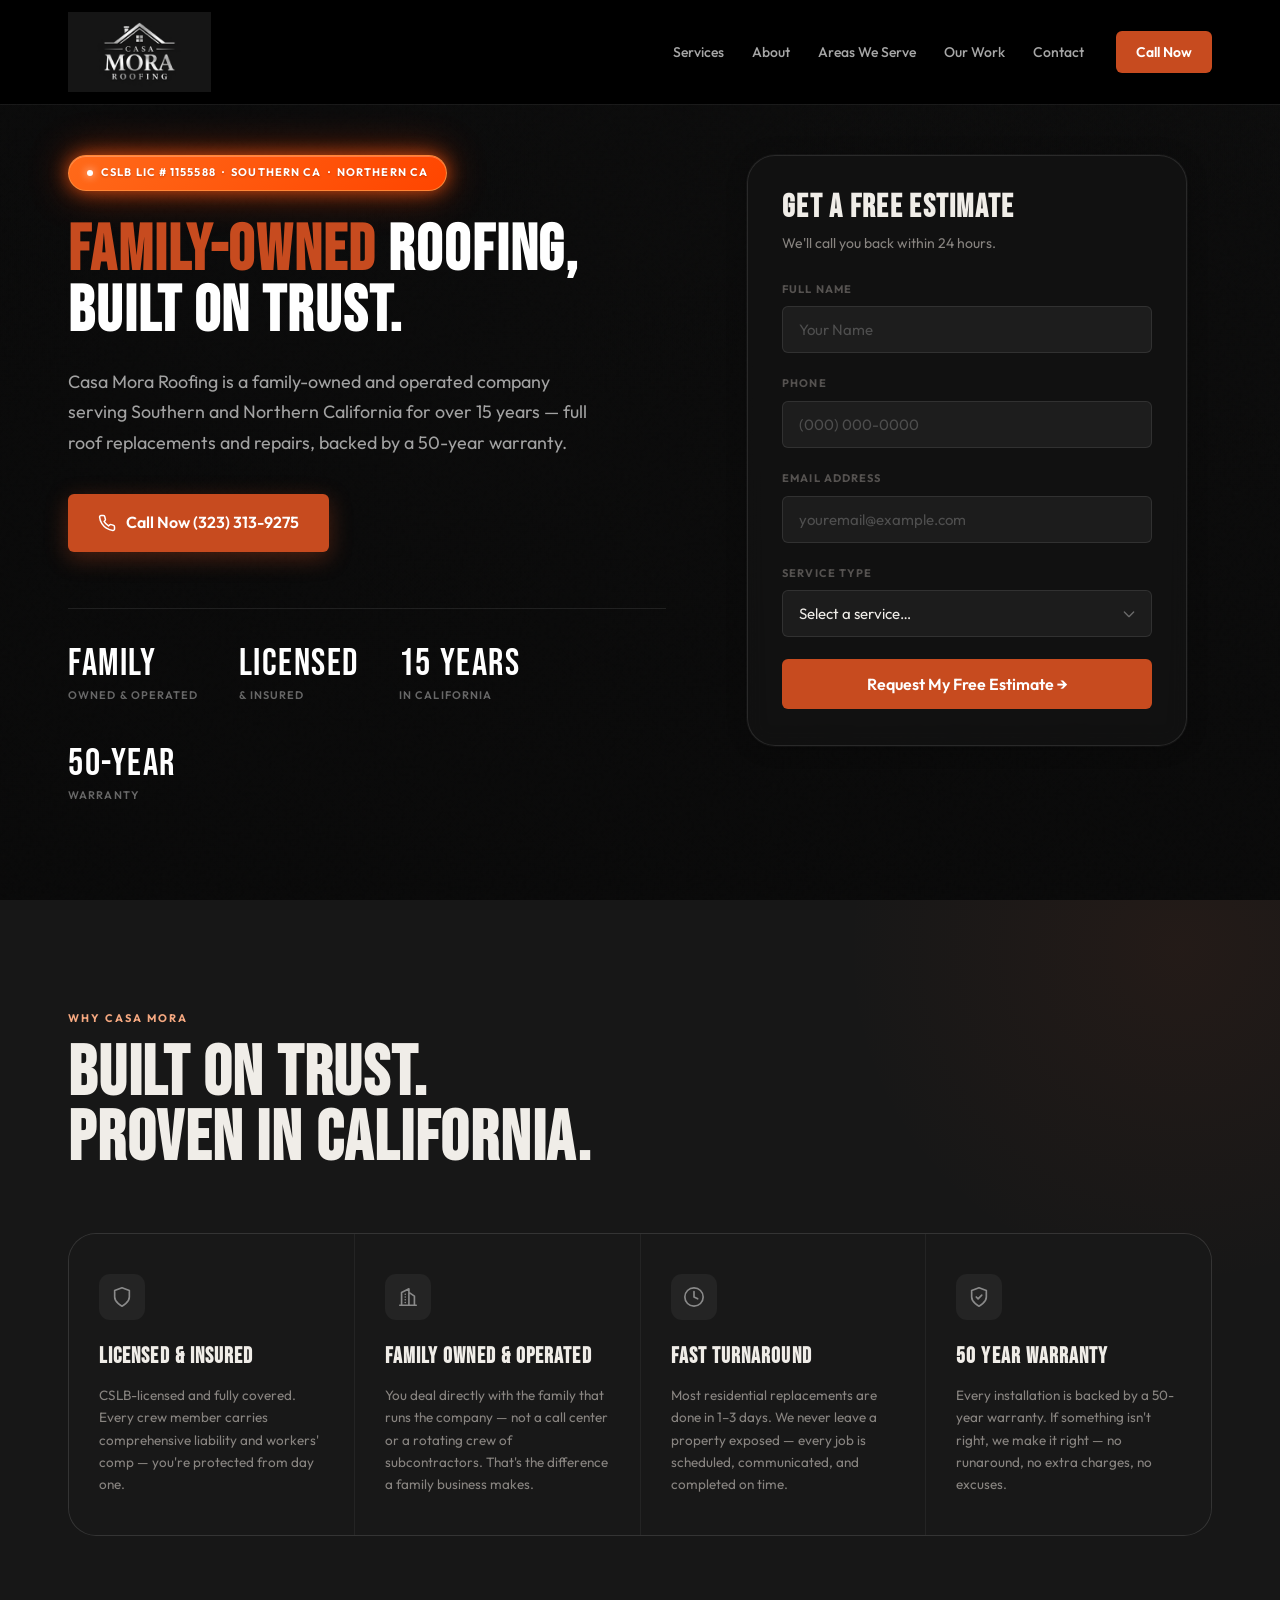
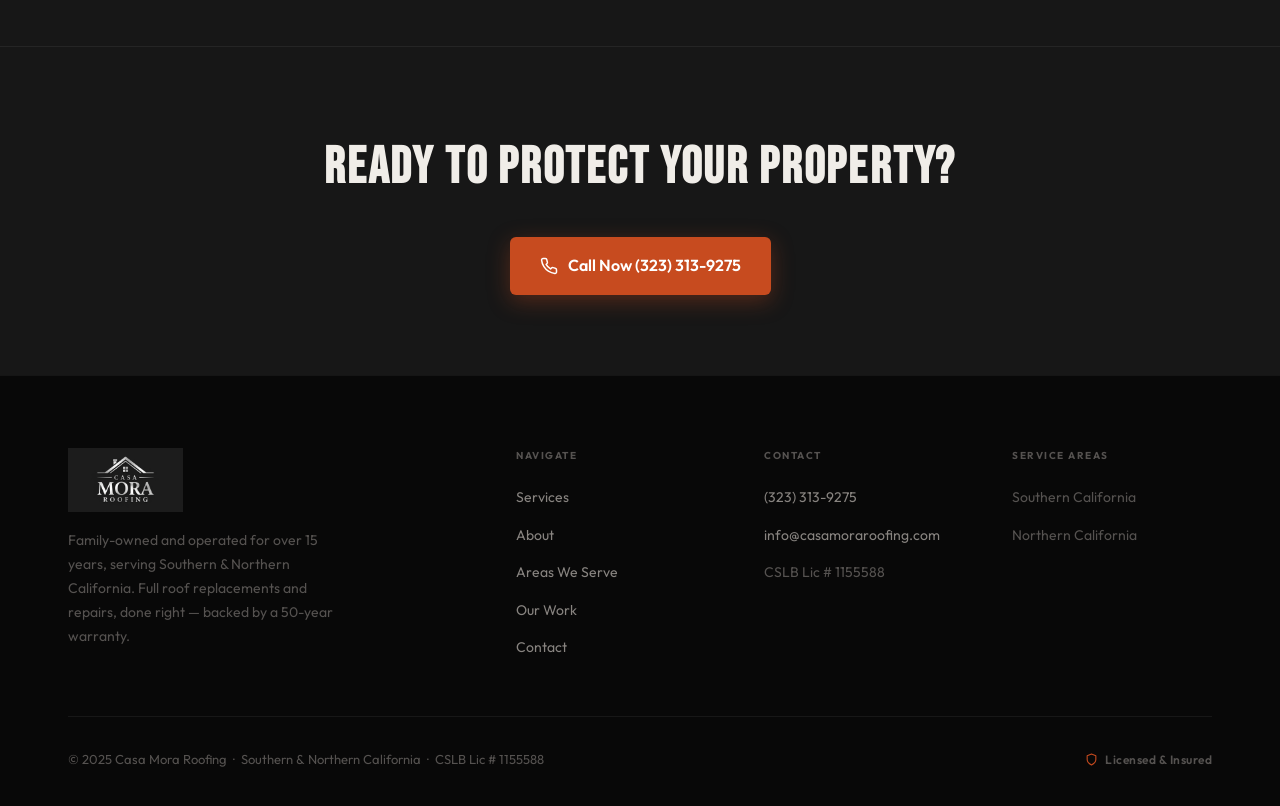
==== commit 0febc312: "Rebuild Casa Mora as multi-page site - Split single page into Home, Services, About, Areas We Serve," ====
--- a/index.html
+++ b/index.html
@@ -3,1037 +3,13 @@
 <head>
   <meta charset="UTF-8">
   <meta name="viewport" content="width=device-width, initial-scale=1.0">
-  <title>Casa Mora Roofing | Santa Barbara & Los Angeles Roofing Contractor</title>
-  <meta name="description" content="Southern California's most trusted roofing contractor. Full roof replacements for residential and commercial properties. Licensed, insured, and California-based for 30 years.">
+  <title>Casa Mora Roofing | Family-Owned Roofing — Southern & Northern California</title>
+  <meta name="description" content="Casa Mora Roofing is a family-owned and operated roofing company serving Southern and Northern California for over 15 years. Full roof replacements and repairs, backed by a 50-year warranty. CSLB Lic # 1155588.">
 
   <link rel="preconnect" href="https://fonts.googleapis.com">
   <link rel="preconnect" href="https://fonts.gstatic.com" crossorigin>
   <link href="https://fonts.googleapis.com/css2?family=Bebas+Neue&family=Outfit:wght@300;400;500;600;700&display=swap" rel="stylesheet">
-
-  <style>
-    /* =============================================
-       DESIGN TOKENS
-    ============================================= */
-    :root {
-      --c-bg:           #0f0f0f;
-      --c-bg-alt:       #171717;
-      --c-bg-3:         #1f1f1f;
-      --c-dark:         #0f0f0f;
-      --c-dark-2:       #080808;
-      --c-accent:       #8a8a8a;
-      --c-orange:       #C74B1F;
-      --c-orange-hover: #A83D17;
-      --c-accent-glow:  rgba(199, 75, 31, 0.28);
-      --c-ink:          #f0ede8;
-      --c-ink-soft:     #888480;
-      --c-ink-mid:      #555250;
-      --c-border:       #2a2a2a;
-
-      --f-display: 'Bebas Neue', sans-serif;
-      --f-body:    'Outfit', sans-serif;
-
-      --r-sm:  6px;
-      --r-md:  12px;
-      --r-lg:  20px;
-      --r-xl:  28px;
-
-      --shadow-card:  0 2px 20px rgba(0,0,0,0.25), 0 0 0 1px rgba(255,255,255,0.04);
-      --shadow-hover: 0 12px 48px rgba(0,0,0,0.5), 0 0 0 1px rgba(255,255,255,0.06);
-
-      --ease: cubic-bezier(0.16, 1, 0.3, 1);
-      --dur: 0.65s;
-    }
-
-    /* =============================================
-       RESET & BASE
-    ============================================= */
-    *, *::before, *::after { box-sizing: border-box; margin: 0; padding: 0; }
-
-    html { scroll-behavior: smooth; font-size: 16px; }
-
-    body {
-      font-family: var(--f-body);
-      background: var(--c-bg);
-      color: var(--c-ink);
-      line-height: 1.6;
-      overflow-x: hidden;
-      -webkit-font-smoothing: antialiased;
-    }
-
-    img { max-width: 100%; height: auto; display: block; }
-    a   { text-decoration: none; color: inherit; }
-
-    /* =============================================
-       TYPOGRAPHY UTILITIES
-    ============================================= */
-    .eyebrow {
-      font-family: var(--f-body);
-      font-size: 11px;
-      font-weight: 700;
-      letter-spacing: 0.18em;
-      text-transform: uppercase;
-      color: var(--c-orange);
-      display: block;
-      margin-bottom: 14px;
-    }
-
-    .display {
-      font-family: var(--f-display);
-      line-height: 0.93;
-      letter-spacing: 0.025em;
-      color: var(--c-ink);
-    }
-
-    .display--lg  { font-size: clamp(2.8rem, 5.5vw, 4.4rem); }
-    .display--xl  { font-size: clamp(3.8rem, 8vw, 7.5rem); }
-
-    /* =============================================
-       LAYOUT
-    ============================================= */
-    .wrap {
-      max-width: 1200px;
-      margin: 0 auto;
-      padding: 0 28px;
-    }
-
-    /* =============================================
-       BUTTONS
-    ============================================= */
-    .btn {
-      display: inline-flex;
-      align-items: center;
-      gap: 8px;
-      padding: 14px 26px;
-      border-radius: var(--r-sm);
-      font-family: var(--f-body);
-      font-size: 15px;
-      font-weight: 600;
-      cursor: pointer;
-      border: none;
-      transition: all 0.25s var(--ease);
-      white-space: nowrap;
-    }
-    .btn:active { transform: scale(0.97); }
-
-    .btn--primary {
-      background: var(--c-ink);
-      color: #0f0f0f;
-    }
-    .btn--primary:hover {
-      background: #ffffff;
-      transform: translateY(-2px);
-    }
-
-    .btn--ghost {
-      background: transparent;
-      color: rgba(255,255,255,0.82);
-      border: 1.5px solid rgba(255,255,255,0.22);
-    }
-    .btn--ghost:hover {
-      background: rgba(255,255,255,0.08);
-      border-color: rgba(255,255,255,0.45);
-      color: #fff;
-    }
-
-    /* =============================================
-       SCROLL REVEAL
-    ============================================= */
-    .reveal {
-      opacity: 0;
-      transform: translateY(22px);
-      transition: opacity var(--dur) var(--ease), transform var(--dur) var(--ease);
-    }
-    .reveal.in { opacity: 1; transform: translateY(0); }
-    .d1 { transition-delay: 0.08s; }
-    .d2 { transition-delay: 0.18s; }
-    .d3 { transition-delay: 0.28s; }
-    .d4 { transition-delay: 0.38s; }
-
-    /* =============================================
-       HEADER
-    ============================================= */
-    .header {
-      position: fixed;
-      inset: 0 0 auto;
-      z-index: 200;
-      transition: background 0.35s ease, box-shadow 0.35s ease;
-    }
-
-    .header.solid {
-      background: rgba(10, 10, 10, 0.96);
-      backdrop-filter: blur(12px);
-      -webkit-backdrop-filter: blur(12px);
-      box-shadow: 0 1px 0 rgba(255,255,255,0.05);
-    }
-
-    .header__inner {
-      display: flex;
-      align-items: center;
-      justify-content: space-between;
-      padding: 18px 28px;
-      max-width: 1200px;
-      margin: 0 auto;
-    }
-
-    .logo {
-      display: flex;
-      align-items: center;
-      gap: 10px;
-    }
-
-    .logo__name {
-      font-family: var(--f-body);
-      font-size: 1.1rem;
-      font-weight: 600;
-      letter-spacing: 0.04em;
-      color: var(--c-ink);
-    }
-
-    .nav {
-      display: flex;
-      align-items: center;
-      gap: 32px;
-    }
-
-    .nav__links {
-      display: flex;
-      align-items: center;
-      gap: 28px;
-      list-style: none;
-    }
-
-    .nav__links a {
-      color: rgba(255,255,255,0.65);
-      font-size: 14px;
-      font-weight: 500;
-      transition: color 0.2s ease;
-    }
-    .nav__links a:hover { color: var(--c-orange); }
-
-    .btn--call {
-      background: var(--c-ink);
-      color: #0f0f0f;
-      padding: 10px 20px;
-      border-radius: var(--r-sm);
-      font-size: 14px;
-      font-weight: 600;
-      transition: all 0.25s var(--ease);
-    }
-    .btn--call:hover {
-      background: #ffffff;
-      transform: translateY(-1px);
-    }
-
-    .hamburger {
-      display: none;
-      flex-direction: column;
-      gap: 5px;
-      cursor: pointer;
-      padding: 4px;
-      background: none;
-      border: none;
-    }
-    .hamburger span {
-      display: block;
-      width: 24px;
-      height: 2px;
-      background: #fff;
-      border-radius: 2px;
-      transition: all 0.3s ease;
-    }
-    .hamburger.open span:nth-child(1) { transform: rotate(45deg) translate(5px, 5px); }
-    .hamburger.open span:nth-child(2) { opacity: 0; transform: translateX(-6px); }
-    .hamburger.open span:nth-child(3) { transform: rotate(-45deg) translate(5px, -5px); }
-
-    .mobile-nav {
-      display: none;
-      position: fixed;
-      top: 70px;
-      left: 0;
-      right: 0;
-      z-index: 199;
-      background: var(--c-dark-2);
-      border-top: 1px solid rgba(255,255,255,0.07);
-      padding: 20px 28px 28px;
-      flex-direction: column;
-      gap: 0;
-    }
-    .mobile-nav.open { display: flex; }
-    .mobile-nav a {
-      color: rgba(255,255,255,0.78);
-      font-size: 16px;
-      font-weight: 500;
-      padding: 14px 0;
-      border-bottom: 1px solid rgba(255,255,255,0.06);
-      transition: color 0.2s ease;
-    }
-    .mobile-nav a:hover { color: #fff; }
-    .mobile-nav .btn--primary {
-      margin-top: 16px;
-      justify-content: center;
-      width: 100%;
-    }
-
-    /* =============================================
-       HERO
-    ============================================= */
-    .hero {
-      min-height: 100dvh;
-      position: relative;
-      display: flex;
-      align-items: center;
-      background: var(--c-dark);
-      overflow: hidden;
-    }
-
-    .hero__bg {
-      position: absolute;
-      inset: 0;
-      background-image: url('https://images.pexels.com/photos/33404248/pexels-photo-33404248.jpeg?auto=compress&cs=tinysrgb&w=1920');
-      background-size: cover;
-      background-position: center 35%;
-    }
-
-    .hero__bg::after {
-      content: '';
-      position: absolute;
-      inset: 0;
-      background:
-        linear-gradient(to bottom, rgba(8,8,8,0.45) 0%, rgba(8,8,8,0.72) 55%, rgba(8,8,8,0.97) 100%),
-        linear-gradient(to right,  rgba(8,8,8,0.65) 0%, rgba(8,8,8,0.1) 65%);
-    }
-
-    /* subtle noise grain */
-    .hero::after {
-      content: '';
-      position: absolute;
-      inset: 0;
-      background-image: url("data:image/svg+xml,%3Csvg viewBox='0 0 256 256' xmlns='http://www.w3.org/2000/svg'%3E%3Cfilter id='noise'%3E%3CfeTurbulence type='fractalNoise' baseFrequency='0.9' numOctaves='4' stitchTiles='stitch'/%3E%3C/filter%3E%3Crect width='100%25' height='100%25' filter='url(%23noise)' opacity='0.04'/%3E%3C/svg%3E");
-      pointer-events: none;
-      opacity: 0.4;
-    }
-
-    .hero__content {
-      position: relative;
-      z-index: 1;
-      width: 100%;
-      padding: 140px 28px 100px;
-      max-width: 1200px;
-      margin: 0 auto;
-    }
-
-    .hero__pill {
-      display: inline-flex;
-      align-items: center;
-      gap: 8px;
-      background: rgba(199,75,31,0.14);
-      border: 1px solid rgba(199,75,31,0.38);
-      color: rgba(240,237,232,0.85);
-      padding: 6px 14px;
-      border-radius: 999px;
-      font-size: 11px;
-      font-weight: 700;
-      letter-spacing: 0.1em;
-      text-transform: uppercase;
-      margin-bottom: 30px;
-    }
-
-    .hero__pill::before {
-      content: '';
-      width: 6px;
-      height: 6px;
-      background: var(--c-orange);
-      border-radius: 50%;
-      animation: pulse 2s ease infinite;
-    }
-
-    @keyframes pulse {
-      0%, 100% { opacity: 1; transform: scale(1); }
-      50% { opacity: 0.5; transform: scale(0.75); }
-    }
-
-    .hero__title {
-      font-family: var(--f-display);
-      font-size: clamp(4rem, 10vw, 8.5rem);
-      line-height: 0.9;
-      letter-spacing: 0.03em;
-      color: #fff;
-      margin-bottom: 28px;
-      max-width: 820px;
-    }
-
-    .hero__title em {
-      font-style: normal;
-      color: var(--c-orange);
-    }
-
-    .hero__sub {
-      font-size: clamp(1rem, 1.8vw, 1.15rem);
-      color: rgba(255,255,255,0.58);
-      max-width: 500px;
-      margin-bottom: 44px;
-      line-height: 1.7;
-      font-weight: 400;
-    }
-
-    .hero__actions {
-      display: flex;
-      align-items: center;
-      gap: 14px;
-      flex-wrap: wrap;
-    }
-
-    .hero__stats {
-      display: flex;
-      align-items: center;
-      gap: 48px;
-      margin-top: 88px;
-      padding-top: 40px;
-      border-top: 1px solid rgba(255,255,255,0.09);
-      flex-wrap: wrap;
-    }
-
-    .hero__stat-val {
-      font-family: var(--f-display);
-      font-size: 2.6rem;
-      color: #fff;
-      line-height: 1;
-      letter-spacing: 0.04em;
-    }
-    .hero__stat-label {
-      font-size: 11px;
-      font-weight: 600;
-      color: rgba(255,255,255,0.38);
-      text-transform: uppercase;
-      letter-spacing: 0.1em;
-      margin-top: 4px;
-    }
-
-    /* =============================================
-       SERVICES
-    ============================================= */
-    .services {
-      padding: 110px 0;
-      background: var(--c-bg);
-    }
-
-    .services__head { max-width: 540px; margin-bottom: 56px; }
-
-    .services__grid {
-      display: grid;
-      grid-template-columns: repeat(2, 1fr);
-      gap: 22px;
-    }
-
-    .svc-card {
-      background: var(--c-bg-alt);
-      border-radius: var(--r-xl);
-      padding: 48px 44px;
-      box-shadow: var(--shadow-card);
-      position: relative;
-      overflow: hidden;
-      transition: transform 0.35s var(--ease), box-shadow 0.35s var(--ease);
-    }
-
-    .svc-card::after {
-      content: '';
-      position: absolute;
-      inset: 0 0 auto;
-      height: 3px;
-      background: var(--c-orange);
-      transform: scaleX(0);
-      transform-origin: left;
-      transition: transform 0.4s var(--ease);
-    }
-
-    .svc-card:hover {
-      transform: translateY(-5px);
-      box-shadow: var(--shadow-hover);
-    }
-    .svc-card:hover::after { transform: scaleX(1); }
-
-    .svc-card__bg-num {
-      position: absolute;
-      right: -16px;
-      bottom: -20px;
-      font-family: var(--f-display);
-      font-size: 11rem;
-      line-height: 1;
-      color: rgba(255,255,255,0.04);
-      pointer-events: none;
-      user-select: none;
-    }
-
-    .svc-icon {
-      width: 54px;
-      height: 54px;
-      background: rgba(138,138,138,0.1);
-      border-radius: 14px;
-      display: flex;
-      align-items: center;
-      justify-content: center;
-      margin-bottom: 24px;
-    }
-    .svc-icon svg { width: 26px; height: 26px; stroke: var(--c-accent); }
-
-    .svc-card__title {
-      font-family: var(--f-display);
-      font-size: 2rem;
-      letter-spacing: 0.04em;
-      color: var(--c-ink);
-      margin-bottom: 14px;
-    }
-
-    .svc-card__desc {
-      font-size: 15px;
-      color: var(--c-ink-soft);
-      line-height: 1.75;
-      max-width: 420px;
-    }
-
-    .svc-card__cta {
-      display: inline-flex;
-      align-items: center;
-      gap: 6px;
-      margin-top: 28px;
-      font-size: 14px;
-      font-weight: 600;
-      color: var(--c-orange);
-      transition: gap 0.2s ease;
-    }
-    .svc-card__cta:hover { gap: 10px; }
-
-    /* =============================================
-       WHY US
-    ============================================= */
-    .why {
-      padding: 110px 0;
-      background: var(--c-bg-alt);
-      position: relative;
-      overflow: hidden;
-    }
-
-    .why::before {
-      content: '';
-      position: absolute;
-      top: -300px;
-      right: -250px;
-      width: 700px;
-      height: 700px;
-      background: radial-gradient(circle, rgba(199,75,31,0.07) 0%, transparent 68%);
-      pointer-events: none;
-    }
-
-    .why .eyebrow { color: #f5a880; }
-    .why .display { color: var(--c-ink); }
-
-    .why__head { max-width: 560px; margin-bottom: 60px; }
-
-    .trust-grid {
-      display: grid;
-      grid-template-columns: repeat(4, 1fr);
-      gap: 1px;
-      background: rgba(255,255,255,0.06);
-      border: 1px solid rgba(255,255,255,0.07);
-      border-radius: var(--r-xl);
-      overflow: hidden;
-    }
-
-    .trust-card {
-      background: rgba(23,23,23,0.9);
-      padding: 40px 30px;
-      transition: background 0.3s ease;
-    }
-    .trust-card:hover { background: rgba(255,255,255,0.04); }
-
-    .trust-icon {
-      width: 46px;
-      height: 46px;
-      background: rgba(138,138,138,0.1);
-      border-radius: 11px;
-      display: flex;
-      align-items: center;
-      justify-content: center;
-      margin-bottom: 20px;
-    }
-    .trust-icon svg { width: 22px; height: 22px; stroke: var(--c-accent); }
-
-    .trust-card__title {
-      font-family: var(--f-display);
-      font-size: 1.35rem;
-      letter-spacing: 0.05em;
-      color: var(--c-ink);
-      margin-bottom: 10px;
-    }
-
-    .trust-card__desc {
-      font-size: 13.5px;
-      color: var(--c-ink-soft);
-      line-height: 1.65;
-    }
-
-    /* =============================================
-       BEFORE & AFTER
-    ============================================= */
-    .projects {
-      padding: 110px 0;
-      background: var(--c-bg);
-    }
-
-    .projects__head { max-width: 540px; margin-bottom: 14px; }
-
-    .projects__sub {
-      color: var(--c-ink-soft);
-      font-size: 15px;
-      margin-bottom: 56px;
-    }
-
-    .projects__grid {
-      display: grid;
-      grid-template-columns: repeat(3, 1fr);
-      gap: 28px;
-    }
-
-    /* Slider wrapper */
-    .ba-wrap {
-      border-radius: var(--r-lg);
-      overflow: hidden;
-      box-shadow: var(--shadow-card);
-      transition: box-shadow 0.35s var(--ease);
-    }
-    .ba-wrap:hover { box-shadow: var(--shadow-hover); }
-
-    .ba-slider {
-      position: relative;
-      overflow: hidden;
-      cursor: col-resize;
-      user-select: none;
-      touch-action: pan-y;
-      border-radius: var(--r-lg);
-    }
-
-    .ba-img-before {
-      width: 100%;
-      aspect-ratio: 4 / 3;
-      object-fit: cover;
-      display: block;
-      filter: grayscale(0.38) sepia(0.18) brightness(0.72) contrast(0.88) saturate(0.6);
-    }
-
-    .ba-after-clip {
-      position: absolute;
-      inset: 0;
-      width: 50%;
-      overflow: hidden;
-    }
-
-    .ba-img-after {
-      position: absolute;
-      top: 0;
-      left: 0;
-      height: 100%;
-      width: 100%; /* overridden by JS */
-      object-fit: cover;
-      filter: brightness(1.04) contrast(1.03) saturate(1.12);
-    }
-
-    .ba-divider {
-      position: absolute;
-      top: 0;
-      bottom: 0;
-      left: 50%;
-      width: 2px;
-      background: rgba(255,255,255,0.9);
-      transform: translateX(-50%);
-      pointer-events: none;
-      transition: left 0s;
-    }
-
-    .ba-handle-btn {
-      position: absolute;
-      top: 50%;
-      left: 50%;
-      transform: translate(-50%, -50%);
-      width: 46px;
-      height: 46px;
-      background: #fff;
-      border-radius: 50%;
-      display: flex;
-      align-items: center;
-      justify-content: center;
-      box-shadow: 0 4px 20px rgba(0,0,0,0.25);
-      pointer-events: none;
-    }
-
-    .ba-tag {
-      position: absolute;
-      top: 14px;
-      font-size: 10px;
-      font-weight: 800;
-      letter-spacing: 0.12em;
-      text-transform: uppercase;
-      padding: 5px 10px;
-      border-radius: 4px;
-      z-index: 2;
-      pointer-events: none;
-    }
-    .ba-tag--before { right: 12px; background: rgba(0,0,0,0.52); color: #fff; }
-    .ba-tag--after  { left: 12px;  background: var(--c-orange);   color: #fff; }
-
-    .ba-info { padding: 18px 4px 0; }
-    .ba-info__title {
-      font-family: var(--f-display);
-      font-size: 1.2rem;
-      letter-spacing: 0.05em;
-      color: var(--c-ink);
-      margin-bottom: 3px;
-    }
-    .ba-info__location {
-      font-size: 13px;
-      color: var(--c-ink-soft);
-    }
-
-    /* =============================================
-       TESTIMONIALS
-    ============================================= */
-    .testimonials {
-      padding: 110px 0;
-      background: var(--c-bg-alt);
-    }
-
-    .testimonials__head { max-width: 480px; margin-bottom: 56px; }
-
-    .testimonials__grid {
-      display: grid;
-      grid-template-columns: repeat(3, 1fr);
-      gap: 22px;
-    }
-
-    .tcard {
-      background: var(--c-bg);
-      border-radius: var(--r-xl);
-      padding: 36px 32px;
-      border: 1px solid var(--c-border);
-      transition: transform 0.35s var(--ease), box-shadow 0.35s var(--ease);
-      position: relative;
-    }
-    .tcard:hover {
-      transform: translateY(-5px);
-      box-shadow: var(--shadow-hover);
-    }
-
-    .tcard__stars {
-      display: flex;
-      gap: 3px;
-      margin-bottom: 18px;
-      color: var(--c-accent);
-      font-size: 17px;
-    }
-
-    .tcard__quote {
-      font-size: 14.5px;
-      line-height: 1.78;
-      color: var(--c-ink-soft);
-      font-style: italic;
-      margin-bottom: 26px;
-    }
-
-    .tcard__author {
-      display: flex;
-      align-items: center;
-      gap: 12px;
-    }
-
-    .tcard__avatar {
-      width: 42px;
-      height: 42px;
-      border-radius: 50%;
-      display: flex;
-      align-items: center;
-      justify-content: center;
-      font-family: var(--f-display);
-      font-size: 1rem;
-      letter-spacing: 0.06em;
-      color: #fff;
-      flex-shrink: 0;
-    }
-
-    .tcard__name {
-      font-weight: 600;
-      font-size: 14px;
-      color: var(--c-ink);
-    }
-    .tcard__loc {
-      font-size: 12px;
-      color: var(--c-ink-mid);
-      margin-top: 2px;
-    }
-
-    /* =============================================
-       FORM
-    ============================================= */
-    .inquiry {
-      padding: 110px 0;
-      background: var(--c-bg);
-      position: relative;
-      overflow: hidden;
-    }
-
-    .inquiry::before {
-      content: '';
-      position: absolute;
-      bottom: -280px;
-      left: -200px;
-      width: 600px;
-      height: 600px;
-      background: radial-gradient(circle, rgba(199,75,31,0.06) 0%, transparent 70%);
-      pointer-events: none;
-    }
-
-    .inquiry__grid {
-      display: grid;
-      grid-template-columns: 1fr 1fr;
-      gap: 80px;
-      align-items: start;
-    }
-
-    .inquiry__info .eyebrow { color: #f5a880; }
-    .inquiry__info .display { color: var(--c-ink); }
-
-    .inquiry__body {
-      margin-top: 22px;
-      font-size: 15px;
-      color: var(--c-ink-soft);
-      line-height: 1.72;
-      max-width: 400px;
-    }
-
-    .inquiry__contact {
-      margin-top: 36px;
-      display: flex;
-      flex-direction: column;
-      gap: 14px;
-    }
-
-    .contact-row {
-      display: flex;
-      align-items: center;
-      gap: 12px;
-      font-size: 14px;
-      color: var(--c-ink-soft);
-    }
-    .contact-row svg {
-      flex-shrink: 0;
-      width: 18px;
-      height: 18px;
-      stroke: var(--c-orange);
-      fill: none;
-    }
-
-    /* Form */
-    .form {
-      background: rgba(255,255,255,0.035);
-      border: 1px solid rgba(255,255,255,0.08);
-      border-radius: var(--r-xl);
-      padding: 44px 40px;
-    }
-
-    .form-group { margin-bottom: 22px; }
-
-    .form-label {
-      display: block;
-      font-size: 11px;
-      font-weight: 700;
-      letter-spacing: 0.1em;
-      text-transform: uppercase;
-      color: var(--c-ink-mid);
-      margin-bottom: 8px;
-    }
-
-    .form-ctrl {
-      width: 100%;
-      background: rgba(255,255,255,0.05);
-      border: 1px solid rgba(255,255,255,0.09);
-      border-radius: var(--r-sm);
-      padding: 13px 16px;
-      font-family: var(--f-body);
-      font-size: 15px;
-      color: var(--c-ink);
-      outline: none;
-      transition: border-color 0.2s ease, background 0.2s ease;
-      -webkit-appearance: none;
-    }
-    .form-ctrl::placeholder { color: rgba(255,255,255,0.22); }
-    .form-ctrl:focus {
-      border-color: rgba(138,138,138,0.55);
-      background: rgba(255,255,255,0.07);
-    }
-
-    select.form-ctrl {
-      cursor: pointer;
-      background-image: url("data:image/svg+xml,%3Csvg xmlns='http://www.w3.org/2000/svg' fill='none' viewBox='0 0 24 24' stroke='rgba(255,255,255,0.35)' stroke-width='2'%3E%3Cpath stroke-linecap='round' stroke-linejoin='round' d='M19 9l-7 7-7-7'/%3E%3C/svg%3E");
-      background-repeat: no-repeat;
-      background-position: right 14px center;
-      background-size: 16px;
-      padding-right: 40px;
-    }
-    select.form-ctrl option { background: var(--c-bg-alt); }
-
-    textarea.form-ctrl {
-      resize: vertical;
-      min-height: 110px;
-    }
-
-    .form-row {
-      display: grid;
-      grid-template-columns: 1fr 1fr;
-      gap: 16px;
-    }
-
-    .btn-submit {
-      width: 100%;
-      background: var(--c-orange);
-      color: #fff;
-      padding: 15px 24px;
-      border-radius: var(--r-sm);
-      font-family: var(--f-body);
-      font-size: 16px;
-      font-weight: 600;
-      cursor: pointer;
-      border: none;
-      display: flex;
-      align-items: center;
-      justify-content: center;
-      gap: 8px;
-      margin-top: 6px;
-      transition: all 0.25s var(--ease);
-    }
-    .btn-submit:hover {
-      background: var(--c-orange-hover);
-      transform: translateY(-2px);
-      box-shadow: 0 10px 32px var(--c-accent-glow);
-    }
-    .btn-submit:active { transform: scale(0.97); }
-
-    /* =============================================
-       FOOTER
-    ============================================= */
-    .footer {
-      background: var(--c-dark-2);
-      padding: 72px 0 36px;
-      border-top: 1px solid rgba(255,255,255,0.05);
-    }
-
-    .footer__grid {
-      display: grid;
-      grid-template-columns: 2fr 1fr 1fr 1fr;
-      gap: 48px;
-      margin-bottom: 56px;
-    }
-
-    .footer__brand .logo-name {
-      font-family: var(--f-body);
-      font-size: 1.1rem;
-      font-weight: 600;
-      letter-spacing: 0.04em;
-      color: var(--c-ink);
-      display: block;
-      margin-bottom: 16px;
-    }
-
-    .footer__desc {
-      font-size: 14px;
-      color: var(--c-ink-mid);
-      line-height: 1.72;
-      max-width: 260px;
-    }
-
-    .footer__col-head {
-      font-size: 10px;
-      font-weight: 700;
-      letter-spacing: 0.15em;
-      text-transform: uppercase;
-      color: var(--c-ink-mid);
-      margin-bottom: 20px;
-    }
-
-    .footer__links {
-      list-style: none;
-      display: flex;
-      flex-direction: column;
-      gap: 12px;
-    }
-    .footer__links a {
-      font-size: 14px;
-      color: var(--c-ink-soft);
-      transition: color 0.2s ease;
-    }
-    .footer__links a:hover { color: var(--c-ink); }
-    .footer__links span {
-      font-size: 14px;
-      color: var(--c-ink-mid);
-    }
-
-    .footer__bottom {
-      border-top: 1px solid rgba(255,255,255,0.06);
-      padding-top: 32px;
-      display: flex;
-      align-items: center;
-      justify-content: space-between;
-      gap: 16px;
-      flex-wrap: wrap;
-    }
-
-    .footer__copy {
-      font-size: 13px;
-      color: var(--c-ink-mid);
-    }
-
-    .footer__badge {
-      display: flex;
-      align-items: center;
-      gap: 7px;
-      font-size: 12px;
-      font-weight: 600;
-      letter-spacing: 0.04em;
-      color: var(--c-ink-mid);
-    }
-    .footer__badge svg { width: 13px; height: 13px; stroke: var(--c-orange); }
-
-    /* =============================================
-       RESPONSIVE
-    ============================================= */
-    @media (max-width: 1024px) {
-      .trust-grid { grid-template-columns: repeat(2, 1fr); }
-      .footer__grid { grid-template-columns: 1fr 1fr; gap: 36px; }
-    }
-
-    @media (max-width: 768px) {
-      .nav__links, .btn--call { display: none; }
-      .hamburger { display: flex; }
-
-      .services__grid,
-      .testimonials__grid,
-      .projects__grid { grid-template-columns: 1fr; }
-
-      .inquiry__grid { grid-template-columns: 1fr; gap: 44px; }
-      .form { padding: 32px 22px; }
-      .form-row { grid-template-columns: 1fr; gap: 0; }
-
-      .hero__stats { gap: 28px; margin-top: 60px; padding-top: 32px; }
-
-      .trust-grid { grid-template-columns: 1fr; }
-
-      .footer__grid { grid-template-columns: 1fr; gap: 32px; }
-      .footer__bottom { flex-direction: column; text-align: center; }
-    }
-
-    @media (max-width: 480px) {
-      .hero__title { font-size: 3.5rem; }
-      .hero__actions { gap: 10px; }
-      .btn { padding: 12px 20px; font-size: 14px; }
-    }
-  </style>
+  <link rel="stylesheet" href="styles.css">
 </head>
 <body>
 
@@ -1042,19 +18,19 @@
 ============================================= -->
 <header class="header" id="hdr">
   <div class="header__inner">
-    <a href="#" class="logo" aria-label="Casa Mora Roofing home">
-      <span class="logo__name">Casa Mora</span>
+    <a href="index.html" class="logo" aria-label="Casa Mora Roofing home">
+      <img src="images/casa-mora-logo.jpg" alt="Casa Mora Roofing" class="logo__img">
     </a>
 
     <nav class="nav" aria-label="Main navigation">
       <ul class="nav__links">
-        <li><a href="#services">Services</a></li>
-        <li><a href="#why">Why Us</a></li>
-        <li><a href="#projects">Projects</a></li>
-        <li><a href="#reviews">Reviews</a></li>
-        <li><a href="#contact">Contact</a></li>
+        <li><a href="services.html">Services</a></li>
+        <li><a href="about.html">About</a></li>
+        <li><a href="areas-we-serve.html">Areas We Serve</a></li>
+        <li><a href="our-work.html">Our Work</a></li>
+        <li><a href="contact.html">Contact</a></li>
       </ul>
-      <a href="tel:8055550142" class="btn--call">Call Now</a>
+      <a href="tel:3233139275" class="btn--call">Call Now</a>
       <button class="hamburger" id="ham" aria-label="Toggle navigation" aria-expanded="false">
         <span></span><span></span><span></span>
       </button>
@@ -1063,12 +39,12 @@
 </header>
 
 <nav class="mobile-nav" id="mob" aria-label="Mobile navigation">
-  <a href="#services"     onclick="closeNav()">Services</a>
-  <a href="#why"          onclick="closeNav()">Why Us</a>
-  <a href="#projects"     onclick="closeNav()">Projects</a>
-  <a href="#reviews"      onclick="closeNav()">Reviews</a>
-  <a href="#contact"      onclick="closeNav()">Contact</a>
-  <a href="tel:8055550142" class="btn btn--primary" onclick="closeNav()">(805) 555-0142 — Call Now</a>
+  <a href="services.html"        onclick="closeNav()">Services</a>
+  <a href="about.html"           onclick="closeNav()">About</a>
+  <a href="areas-we-serve.html"  onclick="closeNav()">Areas We Serve</a>
+  <a href="our-work.html"        onclick="closeNav()">Our Work</a>
+  <a href="contact.html"         onclick="closeNav()">Contact</a>
+  <a href="tel:3233139275" class="btn btn--primary" onclick="closeNav()">(323) 313-9275 — Call Now</a>
 </nav>
 
 <!-- =============================================
@@ -1077,100 +53,83 @@
 <section class="hero" id="home">
   <div class="hero__bg" aria-hidden="true"></div>
   <div class="hero__content">
-    <div class="hero__pill">Santa Barbara &amp; Los Angeles, CA &nbsp;·&nbsp; Licensed &amp; Insured</div>
-    <h1 class="hero__title">
-      CALIFORNIA'S<br>
-      <em>TRUSTED</em><br>
-      ROOFING CO.
-    </h1>
-    <p class="hero__sub">
-      Built to outlast California's harshest seasons. Full roof replacements — residential and commercial — delivered on time and done right the first time.
-    </p>
-    <div class="hero__actions">
-      <a href="#contact" class="btn btn--primary">
-        Get a Free Estimate
-        <svg width="15" height="15" viewBox="0 0 24 24" fill="none" stroke="currentColor" stroke-width="2.5" stroke-linecap="round" stroke-linejoin="round"><path d="M5 12h14M12 5l7 7-7 7"/></svg>
-      </a>
-      <a href="tel:8055550142" class="btn btn--ghost">
-        <svg width="15" height="15" viewBox="0 0 24 24" fill="none" stroke="currentColor" stroke-width="2" stroke-linecap="round" stroke-linejoin="round"><path d="M22 16.92v3a2 2 0 01-2.18 2 19.79 19.79 0 01-8.63-3.07 19.5 19.5 0 01-6-6 19.79 19.79 0 01-3.07-8.67A2 2 0 014.11 2h3a2 2 0 012 1.72 12.84 12.84 0 00.7 2.81 2 2 0 01-.45 2.11L8.09 9.91a16 16 0 006 6l1.27-1.27a2 2 0 012.11-.45 12.84 12.84 0 002.81.7A2 2 0 0122 16.92z"/></svg>
-        (805) 555-0142
-      </a>
-    </div>
-
-    <div class="hero__stats">
-      <div>
-        <div class="hero__stat-val">2,400+</div>
-        <div class="hero__stat-label">Roofs Completed</div>
-      </div>
-      <div>
-        <div class="hero__stat-val">30</div>
-        <div class="hero__stat-label">Years in California</div>
-      </div>
-      <div>
-        <div class="hero__stat-val">4.9★</div>
-        <div class="hero__stat-label">Google Rating</div>
-      </div>
-      <div>
-        <div class="hero__stat-val">25yr</div>
-        <div class="hero__stat-label">Workmanship Warranty</div>
-      </div>
+    <div class="hero__grid">
+
+      <!-- LEFT: copy -->
+      <div class="hero__left">
+        <div class="hero__pill">CSLB LIC # 1155588 &nbsp;·&nbsp; SOUTHERN CA &nbsp;·&nbsp; NORTHERN CA</div>
+        <h1 class="hero__title">
+          <em>FAMILY-OWNED</em> ROOFING,<br>
+          BUILT ON TRUST.
+        </h1>
+        <p class="hero__sub">
+          Casa Mora Roofing is a family-owned and operated company serving Southern and Northern California for over 15 years — full roof replacements and repairs, backed by a 50-year warranty.
+        </p>
+        <div class="hero__actions">
+          <a href="tel:3233139275" class="btn--phone">
+            <svg width="18" height="18" viewBox="0 0 24 24" fill="none" stroke="currentColor" stroke-width="2" stroke-linecap="round" stroke-linejoin="round"><path d="M22 16.92v3a2 2 0 01-2.18 2 19.79 19.79 0 01-8.63-3.07 19.5 19.5 0 01-6-6 19.79 19.79 0 01-3.07-8.67A2 2 0 014.11 2h3a2 2 0 012 1.72 12.84 12.84 0 00.7 2.81 2 2 0 01-.45 2.11L8.09 9.91a16 16 0 006 6l1.27-1.27a2 2 0 012.11-.45 12.84 12.84 0 002.81.7A2 2 0 0122 16.92z"/></svg>
+            Call Now (323) 313-9275
+          </a>
+        </div>
+
+        <div class="hero__stats">
+          <div>
+            <div class="hero__stat-val">Family</div>
+            <div class="hero__stat-label">Owned &amp; Operated</div>
+          </div>
+          <div>
+            <div class="hero__stat-val">Licensed</div>
+            <div class="hero__stat-label">&amp; Insured</div>
+          </div>
+          <div>
+            <div class="hero__stat-val">15 Years</div>
+            <div class="hero__stat-label">In California</div>
+          </div>
+          <div>
+            <div class="hero__stat-val">50-Year</div>
+            <div class="hero__stat-label">Warranty</div>
+          </div>
+        </div>
+      </div>
+
+      <!-- RIGHT: estimate form -->
+      <div class="hero__right">
+        <form class="hero__form reveal" id="hero-form" onsubmit="handleSubmit(event)" novalidate>
+          <h2 class="hero__form-title">GET A FREE ESTIMATE</h2>
+          <p class="hero__form-sub">We'll call you back within 24 hours.</p>
+          <div class="form-group">
+            <label class="form-label" for="h-name">Full Name</label>
+            <input class="form-ctrl" type="text" id="h-name" placeholder="Your Name" autocomplete="name">
+          </div>
+          <div class="form-group">
+            <label class="form-label" for="h-phone">Phone</label>
+            <input class="form-ctrl" type="tel" id="h-phone" placeholder="(000) 000-0000" autocomplete="tel">
+          </div>
+          <div class="form-group">
+            <label class="form-label" for="h-email">Email Address</label>
+            <input class="form-ctrl" type="email" id="h-email" placeholder="youremail@example.com" autocomplete="email">
+          </div>
+          <div class="form-group">
+            <label class="form-label" for="h-service">Service Type</label>
+            <select class="form-ctrl" id="h-service">
+              <option value="" disabled selected>Select a service…</option>
+              <option value="residential">Residential Roofing</option>
+              <option value="commercial">Commercial Roofing</option>
+              <option value="repair">Roof Repair</option>
+              <option value="inspection">Roof Inspection</option>
+              <option value="insurance">Insurance Claim</option>
+            </select>
+          </div>
+          <button type="submit" class="btn-submit">Request My Free Estimate →</button>
+        </form>
+      </div>
+
     </div>
   </div>
 </section>
 
 <!-- =============================================
-     SERVICES
-============================================= -->
-<section class="services" id="services">
-  <div class="wrap">
-    <div class="services__head reveal">
-      <span class="eyebrow">What We Do</span>
-      <h2 class="display display--lg">ROOFING FOR EVERY PROPERTY</h2>
-    </div>
-
-    <div class="services__grid">
-
-      <!-- Residential -->
-      <div class="svc-card reveal d1">
-        <span class="svc-card__bg-num" aria-hidden="true">01</span>
-        <div class="svc-icon" aria-hidden="true">
-          <svg viewBox="0 0 24 24" fill="none" stroke-width="1.7" stroke-linecap="round" stroke-linejoin="round">
-            <path d="M3 9l9-7 9 7v11a2 2 0 01-2 2H5a2 2 0 01-2-2z"/>
-            <polyline points="9,22 9,12 15,12 15,22"/>
-          </svg>
-        </div>
-        <h3 class="svc-card__title">RESIDENTIAL ROOFING</h3>
-        <p class="svc-card__desc">Complete roof replacements for single-family homes, townhomes, and condos across Southern California. We work with slate, clay tile, standing seam metal, and architectural shingles — matching every neighborhood's look and California code requirements.</p>
-        <a href="#contact" class="svc-card__cta">
-          Get a Free Quote
-          <svg width="14" height="14" viewBox="0 0 24 24" fill="none" stroke="currentColor" stroke-width="2.5" stroke-linecap="round" stroke-linejoin="round"><path d="M5 12h14M12 5l7 7-7 7"/></svg>
-        </a>
-      </div>
-
-      <!-- Commercial -->
-      <div class="svc-card reveal d2">
-        <span class="svc-card__bg-num" aria-hidden="true">02</span>
-        <div class="svc-icon" aria-hidden="true">
-          <svg viewBox="0 0 24 24" fill="none" stroke-width="1.7" stroke-linecap="round" stroke-linejoin="round">
-            <rect x="2" y="3" width="20" height="14" rx="2"/>
-            <path d="M8 21h8M12 17v4"/>
-            <path d="M6 8h4M14 8h4M6 12h4M14 12h4"/>
-          </svg>
-        </div>
-        <h3 class="svc-card__title">COMMERCIAL ROOFING</h3>
-        <p class="svc-card__desc">Large-scale solutions for warehouses, office complexes, retail centers, and multi-unit buildings across Southern California. We minimize disruption to your operations with firm start dates, daily progress updates, and guaranteed completion timelines.</p>
-        <a href="#contact" class="svc-card__cta">
-          Get a Free Quote
-          <svg width="14" height="14" viewBox="0 0 24 24" fill="none" stroke="currentColor" stroke-width="2.5" stroke-linecap="round" stroke-linejoin="round"><path d="M5 12h14M12 5l7 7-7 7"/></svg>
-        </a>
-      </div>
-
-    </div>
-  </div>
-</section>
-
-<!-- =============================================
-     WHY US
+     WHY CASA MORA
 ============================================= -->
 <section class="why" id="why">
   <div class="wrap">
@@ -1193,12 +152,12 @@
       <div class="trust-card reveal d2">
         <div class="trust-icon" aria-hidden="true">
           <svg viewBox="0 0 24 24" fill="none" stroke-width="1.8" stroke-linecap="round" stroke-linejoin="round">
-            <path d="M21 10c0 7-9 13-9 13s-9-6-9-13a9 9 0 0118 0z"/>
-            <circle cx="12" cy="10" r="3"/>
-          </svg>
-        </div>
-        <h3 class="trust-card__title">CALIFORNIA-BASED TEAM</h3>
-        <p class="trust-card__desc">Proudly rooted in Southern California for 30 years. We know the neighborhoods, the permit offices, and what roofs here actually need to survive.</p>
+            <path d="M3 21h18M5 21V7l8-4v18M19 21V11l-6-4"/>
+            <path d="M9 9v.01M9 12v.01M9 15v.01M9 18v.01"/>
+          </svg>
+        </div>
+        <h3 class="trust-card__title">FAMILY OWNED &amp; OPERATED</h3>
+        <p class="trust-card__desc">You deal directly with the family that runs the company — not a call center or a rotating crew of subcontractors. That's the difference a family business makes.</p>
       </div>
 
       <div class="trust-card reveal d3">
@@ -1215,217 +174,27 @@
       <div class="trust-card reveal d4">
         <div class="trust-icon" aria-hidden="true">
           <svg viewBox="0 0 24 24" fill="none" stroke-width="1.8" stroke-linecap="round" stroke-linejoin="round">
-            <polyline points="20,6 9,17 4,12"/>
-          </svg>
-        </div>
-        <h3 class="trust-card__title">SATISFACTION GUARANTEED</h3>
-        <p class="trust-card__desc">Every installation is backed by a 25-year workmanship warranty. Something isn't right? We make it right — no runaround, no extra charges.</p>
+            <path d="M12 22s8-4 8-10V5l-8-3-8 3v7c0 6 8 10 8 10z"/>
+            <polyline points="9,12 11,14 15,10"/>
+          </svg>
+        </div>
+        <h3 class="trust-card__title">50 YEAR WARRANTY</h3>
+        <p class="trust-card__desc">Every installation is backed by a 50-year warranty. If something isn't right, we make it right — no runaround, no extra charges, no excuses.</p>
       </div>
     </div>
   </div>
 </section>
 
 <!-- =============================================
-     BEFORE & AFTER
-============================================= -->
-<section class="projects" id="projects">
+     CTA BAND
+============================================= -->
+<section class="cta-band">
   <div class="wrap">
-    <div class="projects__head reveal">
-      <span class="eyebrow">Our Work</span>
-      <h2 class="display display--lg">BEFORE &amp; AFTER</h2>
-    </div>
-    <p class="projects__sub reveal">Drag the handle to compare — real results from California properties.</p>
-
-    <div class="projects__grid">
-
-      <!-- Project 1 -->
-      <div class="ba-wrap reveal d1">
-        <div class="ba-slider" id="ba1">
-          <span class="ba-tag ba-tag--before">Before</span>
-          <span class="ba-tag ba-tag--after">After</span>
-          <img class="ba-img-before" src="https://images.unsplash.com/photo-1570129477492-45c003edd2be?w=800" alt="Before: worn tile roof">
-          <div class="ba-after-clip" id="ba1-clip">
-            <img class="ba-img-after" id="ba1-after" src="https://images.unsplash.com/photo-1570129477492-45c003edd2be?w=800" alt="After: new clay tile roof">
-          </div>
-          <div class="ba-divider" id="ba1-div">
-            <div class="ba-handle-btn" aria-hidden="true">
-              <svg width="20" height="20" viewBox="0 0 24 24" fill="none" stroke="#444" stroke-width="2.5" stroke-linecap="round" stroke-linejoin="round">
-                <path d="M9 18l-6-6 6-6M15 6l6 6-6 6"/>
-              </svg>
-            </div>
-          </div>
-        </div>
-        <div class="ba-info">
-          <h4 class="ba-info__title">TILE RE-ROOF</h4>
-          <p class="ba-info__location">Beverly Hills &nbsp;·&nbsp; Clay Tile Replacement</p>
-        </div>
-      </div>
-
-      <!-- Project 2 -->
-      <div class="ba-wrap reveal d2">
-        <div class="ba-slider" id="ba2">
-          <span class="ba-tag ba-tag--before">Before</span>
-          <span class="ba-tag ba-tag--after">After</span>
-          <img class="ba-img-before" src="https://images.unsplash.com/photo-1580587771525-78b9dba3b914?w=800" alt="Before: worn flat roof">
-          <div class="ba-after-clip" id="ba2-clip">
-            <img class="ba-img-after" id="ba2-after" src="https://images.unsplash.com/photo-1580587771525-78b9dba3b914?w=800" alt="After: new flat roof">
-          </div>
-          <div class="ba-divider" id="ba2-div">
-            <div class="ba-handle-btn" aria-hidden="true">
-              <svg width="20" height="20" viewBox="0 0 24 24" fill="none" stroke="#444" stroke-width="2.5" stroke-linecap="round" stroke-linejoin="round">
-                <path d="M9 18l-6-6 6-6M15 6l6 6-6 6"/>
-              </svg>
-            </div>
-          </div>
-        </div>
-        <div class="ba-info">
-          <h4 class="ba-info__title">FLAT ROOF RESTORATION</h4>
-          <p class="ba-info__location">Silver Lake &nbsp;·&nbsp; TPO Membrane Installation</p>
-        </div>
-      </div>
-
-      <!-- Project 3 -->
-      <div class="ba-wrap reveal d3">
-        <div class="ba-slider" id="ba3">
-          <span class="ba-tag ba-tag--before">Before</span>
-          <span class="ba-tag ba-tag--after">After</span>
-          <img class="ba-img-before" src="https://images.unsplash.com/photo-1568605114967-8130f3a36994?w=800" alt="Before: worn shingle roof">
-          <div class="ba-after-clip" id="ba3-clip">
-            <img class="ba-img-after" id="ba3-after" src="https://images.unsplash.com/photo-1568605114967-8130f3a36994?w=800" alt="After: new shingle roof">
-          </div>
-          <div class="ba-divider" id="ba3-div">
-            <div class="ba-handle-btn" aria-hidden="true">
-              <svg width="20" height="20" viewBox="0 0 24 24" fill="none" stroke="#444" stroke-width="2.5" stroke-linecap="round" stroke-linejoin="round">
-                <path d="M9 18l-6-6 6-6M15 6l6 6-6 6"/>
-              </svg>
-            </div>
-          </div>
-        </div>
-        <div class="ba-info">
-          <h4 class="ba-info__title">SHINGLE INSTALL</h4>
-          <p class="ba-info__location">Pasadena &nbsp;·&nbsp; Full Tear-Off &amp; Rebuild</p>
-        </div>
-      </div>
-
-    </div>
-  </div>
-</section>
-
-<!-- =============================================
-     TESTIMONIALS
-============================================= -->
-<section class="testimonials" id="reviews">
-  <div class="wrap">
-    <div class="testimonials__head reveal">
-      <span class="eyebrow">Client Words</span>
-      <h2 class="display display--lg">WHAT OUR CLIENTS SAY</h2>
-    </div>
-
-    <div class="testimonials__grid">
-
-      <div class="tcard reveal d1">
-        <div class="tcard__stars" aria-label="5 stars">★★★★★</div>
-        <p class="tcard__quote">"Casa Mora replaced our entire roof in under two days. The crew showed up when they said they would, cleaned up completely after, and the new clay tile work looks incredible. Best contractor experience we've had in 20 years of owning this home."</p>
-        <div class="tcard__author">
-          <div class="tcard__avatar" style="background: #C74B1F;" aria-hidden="true">CH</div>
-          <div>
-            <div class="tcard__name">Catherine H.</div>
-            <div class="tcard__loc">Montecito, CA</div>
-          </div>
-        </div>
-      </div>
-
-      <div class="tcard reveal d2">
-        <div class="tcard__stars" aria-label="5 stars">★★★★★</div>
-        <p class="tcard__quote">"We got three quotes for our commercial building and Casa Mora was the only contractor that gave us a firm schedule and actually kept it. The TPO membrane install was flawless — no leaks, no callbacks six months later. Worth every cent."</p>
-        <div class="tcard__author">
-          <div class="tcard__avatar" style="background: #1f1f1f; border: 1px solid #2a2a2a;" aria-hidden="true">RW</div>
-          <div>
-            <div class="tcard__name">Robert W.</div>
-            <div class="tcard__loc">Los Angeles, CA</div>
-          </div>
-        </div>
-      </div>
-
-      <div class="tcard reveal d3">
-        <div class="tcard__stars" aria-label="5 stars">★★★★★</div>
-        <p class="tcard__quote">"After the winter storms, my roof had serious damage. Casa Mora came out within 24 hours for the inspection, dealt directly with my insurance adjuster, and had everything fully rebuilt within a week. I can't recommend them highly enough."</p>
-        <div class="tcard__author">
-          <div class="tcard__avatar" style="background: #2a2a2a;" aria-hidden="true">MT</div>
-          <div>
-            <div class="tcard__name">Margaret T.</div>
-            <div class="tcard__loc">Ojai, CA</div>
-          </div>
-        </div>
-      </div>
-
-    </div>
-  </div>
-</section>
-
-<!-- =============================================
-     INQUIRY FORM
-============================================= -->
-<section class="inquiry" id="contact">
-  <div class="wrap">
-    <div class="inquiry__grid">
-
-      <div class="inquiry__info reveal">
-        <span class="eyebrow">Free Estimates</span>
-        <h2 class="display display--lg">LET'S TALK ABOUT YOUR ROOF</h2>
-        <p class="inquiry__body">Fill out the form and a Casa Mora project coordinator will reach out within 24 hours to schedule your free roof inspection. No pressure. No obligation. Just straight talk about what your property needs.</p>
-        <div class="inquiry__contact">
-          <div class="contact-row">
-            <svg viewBox="0 0 24 24" stroke-width="2" stroke-linecap="round" stroke-linejoin="round"><path d="M22 16.92v3a2 2 0 01-2.18 2 19.79 19.79 0 01-8.63-3.07 19.5 19.5 0 01-6-6 19.79 19.79 0 01-3.07-8.67A2 2 0 014.11 2h3a2 2 0 012 1.72 12.84 12.84 0 00.7 2.81 2 2 0 01-.45 2.11L8.09 9.91a16 16 0 006 6l1.27-1.27a2 2 0 012.11-.45 12.84 12.84 0 002.81.7A2 2 0 0122 16.92z"/></svg>
-            (805) 555-0142
-          </div>
-          <div class="contact-row">
-            <svg viewBox="0 0 24 24" stroke-width="2" stroke-linecap="round" stroke-linejoin="round"><path d="M4 4h16c1.1 0 2 .9 2 2v12c0 1.1-.9 2-2 2H4c-1.1 0-2-.9-2-2V6c0-1.1.9-2 2-2z"/><polyline points="22,6 12,13 2,6"/></svg>
-            hello@casamora.com
-          </div>
-          <div class="contact-row">
-            <svg viewBox="0 0 24 24" stroke-width="2" stroke-linecap="round" stroke-linejoin="round"><path d="M21 10c0 7-9 13-9 13s-9-6-9-13a9 9 0 0118 0z"/><circle cx="12" cy="10" r="3"/></svg>
-            Santa Barbara &amp; Los Angeles Counties
-          </div>
-        </div>
-      </div>
-
-      <form class="form reveal d2" id="inquiry-form" onsubmit="handleSubmit(event)" novalidate>
-        <div class="form-row">
-          <div class="form-group">
-            <label class="form-label" for="f-name">Full Name</label>
-            <input class="form-ctrl" type="text" id="f-name" placeholder="Jane Smith" autocomplete="name">
-          </div>
-          <div class="form-group">
-            <label class="form-label" for="f-phone">Phone</label>
-            <input class="form-ctrl" type="tel" id="f-phone" placeholder="(805) 000-0000" autocomplete="tel">
-          </div>
-        </div>
-        <div class="form-group">
-          <label class="form-label" for="f-email">Email Address</label>
-          <input class="form-ctrl" type="email" id="f-email" placeholder="jane@example.com" autocomplete="email">
-        </div>
-        <div class="form-group">
-          <label class="form-label" for="f-service">Service Type</label>
-          <select class="form-ctrl" id="f-service">
-            <option value="" disabled selected>Select a service…</option>
-            <option value="residential">Residential Roofing</option>
-            <option value="commercial">Commercial Roofing</option>
-            <option value="repair">Roof Repair</option>
-            <option value="inspection">Roof Inspection</option>
-            <option value="insurance">Insurance Claim</option>
-          </select>
-        </div>
-        <div class="form-group">
-          <label class="form-label" for="f-msg">Tell Us About Your Project</label>
-          <textarea class="form-ctrl" id="f-msg" placeholder="Describe your property, current roof condition, any damage or concerns…"></textarea>
-        </div>
-        <button type="submit" class="btn-submit">
-          Request My Free Estimate →
-        </button>
-      </form>
-
-    </div>
+    <h2>READY TO PROTECT YOUR PROPERTY?</h2>
+    <a href="tel:3233139275" class="btn--phone">
+      <svg width="18" height="18" viewBox="0 0 24 24" fill="none" stroke="currentColor" stroke-width="2" stroke-linecap="round" stroke-linejoin="round"><path d="M22 16.92v3a2 2 0 01-2.18 2 19.79 19.79 0 01-8.63-3.07 19.5 19.5 0 01-6-6 19.79 19.79 0 01-3.07-8.67A2 2 0 014.11 2h3a2 2 0 012 1.72 12.84 12.84 0 00.7 2.81 2 2 0 01-.45 2.11L8.09 9.91a16 16 0 006 6l1.27-1.27a2 2 0 012.11-.45 12.84 12.84 0 002.81.7A2 2 0 0122 16.92z"/></svg>
+      Call Now (323) 313-9275
+    </a>
   </div>
 </section>
 
@@ -1437,42 +206,42 @@
     <div class="footer__grid">
 
       <div class="footer__brand">
-        <span class="logo-name">Casa Mora</span>
-        <p class="footer__desc">Southern California's trusted roofing contractor for over 30 years. Full roof replacements, residential and commercial, done right — backed by a 25-year warranty.</p>
+        <img src="images/casa-mora-logo.jpg" alt="Casa Mora Roofing" class="footer__logo">
+        <p class="footer__desc">Family-owned and operated for over 15 years, serving Southern &amp; Northern California. Full roof replacements and repairs, done right — backed by a 50-year warranty.</p>
       </div>
 
       <div>
-        <p class="footer__col-head">Services</p>
+        <p class="footer__col-head">Navigate</p>
         <ul class="footer__links">
-          <li><a href="#services">Residential Roofing</a></li>
-          <li><a href="#services">Commercial Roofing</a></li>
-          <li><a href="#contact">Free Estimates</a></li>
-          <li><a href="#projects">Our Work</a></li>
-        </ul>
-      </div>
-
-      <div>
-        <p class="footer__col-head">Company</p>
-        <ul class="footer__links">
-          <li><a href="#why">About Us</a></li>
-          <li><a href="#reviews">Reviews</a></li>
-          <li><a href="#contact">Contact</a></li>
+          <li><a href="services.html">Services</a></li>
+          <li><a href="about.html">About</a></li>
+          <li><a href="areas-we-serve.html">Areas We Serve</a></li>
+          <li><a href="our-work.html">Our Work</a></li>
+          <li><a href="contact.html">Contact</a></li>
         </ul>
       </div>
 
       <div>
         <p class="footer__col-head">Contact</p>
         <ul class="footer__links">
-          <li><a href="tel:8055550142">(805) 555-0142</a></li>
-          <li><a href="mailto:hello@casamora.com">hello@casamora.com</a></li>
-          <li><span>Santa Barbara, CA 93101</span></li>
+          <li><a href="tel:3233139275">(323) 313-9275</a></li>
+          <li><a href="mailto:info@casamoraroofing.com">info@casamoraroofing.com</a></li>
+          <li><span>CSLB Lic # 1155588</span></li>
         </ul>
       </div>
 
+      <div>
+        <p class="footer__col-head">Service Areas</p>
+        <ul class="footer__links">
+          <li><span>Southern California</span></li>
+          <li><span>Northern California</span></li>
+        </ul>
+      </div>
+
     </div>
 
     <div class="footer__bottom">
-      <p class="footer__copy">© 2025 Casa Mora Roofing &nbsp;·&nbsp; Santa Barbara, CA &nbsp;·&nbsp; CSLB Lic. #RC-2941</p>
+      <p class="footer__copy">© 2025 Casa Mora Roofing &nbsp;·&nbsp; Southern &amp; Northern California &nbsp;·&nbsp; CSLB Lic # 1155588</p>
       <div class="footer__badge">
         <svg viewBox="0 0 24 24" fill="none" stroke-width="2" stroke-linecap="round" stroke-linejoin="round"><path d="M12 22s8-4 8-10V5l-8-3-8 3v7c0 6 8 10 8 10z"/></svg>
         Licensed &amp; Insured
@@ -1481,127 +250,6 @@
   </div>
 </footer>
 
-<script>
-/* =============================================
-   HEADER SCROLL EFFECT
-============================================= */
-const hdr = document.getElementById('hdr');
-window.addEventListener('scroll', () => {
-  hdr.classList.toggle('solid', window.scrollY > 60);
-}, { passive: true });
-
-/* =============================================
-   MOBILE NAV
-============================================= */
-const ham = document.getElementById('ham');
-const mob = document.getElementById('mob');
-
-ham.addEventListener('click', () => {
-  const isOpen = mob.classList.toggle('open');
-  ham.classList.toggle('open', isOpen);
-  ham.setAttribute('aria-expanded', isOpen);
-});
-
-function closeNav() {
-  mob.classList.remove('open');
-  ham.classList.remove('open');
-  ham.setAttribute('aria-expanded', 'false');
-}
-
-// Close on outside click
-document.addEventListener('click', (e) => {
-  if (!ham.contains(e.target) && !mob.contains(e.target)) closeNav();
-});
-
-/* =============================================
-   SCROLL REVEAL
-============================================= */
-const revealObs = new IntersectionObserver((entries) => {
-  entries.forEach(({ target, isIntersecting }) => {
-    if (isIntersecting) {
-      target.classList.add('in');
-      revealObs.unobserve(target);
-    }
-  });
-}, { threshold: 0.1, rootMargin: '0px 0px -40px 0px' });
-
-document.querySelectorAll('.reveal').forEach(el => revealObs.observe(el));
-
-/* =============================================
-   BEFORE / AFTER SLIDERS
-============================================= */
-function initSlider(sliderId) {
-  const slider   = document.getElementById(sliderId);
-  const clip     = document.getElementById(sliderId + '-clip');
-  const afterImg = document.getElementById(sliderId + '-after');
-  const divider  = document.getElementById(sliderId + '-div');
-  let dragging   = false;
-
-  function getPercent(clientX) {
-    const rect = slider.getBoundingClientRect();
-    return Math.min(Math.max(((clientX - rect.left) / rect.width) * 100, 3), 97);
-  }
-
-  function apply(pct) {
-    clip.style.width    = pct + '%';
-    divider.style.left  = pct + '%';
-    // ensure after image always fills the full slider width
-    afterImg.style.width = slider.offsetWidth + 'px';
-  }
-
-  // Start at 50%
-  apply(50);
-
-  // Mouse
-  slider.addEventListener('mousedown', (e) => {
-    dragging = true;
-    apply(getPercent(e.clientX));
-    e.preventDefault();
-  });
-  document.addEventListener('mousemove', (e) => {
-    if (dragging) apply(getPercent(e.clientX));
-  });
-  document.addEventListener('mouseup', () => { dragging = false; });
-
-  // Touch
-  slider.addEventListener('touchstart', (e) => {
-    dragging = true;
-    apply(getPercent(e.touches[0].clientX));
-  }, { passive: true });
-  document.addEventListener('touchmove', (e) => {
-    if (dragging) apply(getPercent(e.touches[0].clientX));
-  }, { passive: true });
-  document.addEventListener('touchend', () => { dragging = false; });
-
-  // Re-sync after-image width on resize
-  window.addEventListener('resize', () => {
-    const cur = parseFloat(clip.style.width) || 50;
-    apply(cur);
-  }, { passive: true });
-}
-
-initSlider('ba1');
-initSlider('ba2');
-initSlider('ba3');
-
-/* =============================================
-   FORM SUBMIT (display only)
-============================================= */
-function handleSubmit(e) {
-  e.preventDefault();
-  const btn = e.target.querySelector('.btn-submit');
-  const origHTML = btn.innerHTML;
-  btn.innerHTML = 'Request sent! We\'ll call you within 24 hours.';
-  btn.style.background = '#2D6A4F';
-  btn.disabled = true;
-  setTimeout(() => {
-    btn.innerHTML = origHTML;
-    btn.style.background = '';
-    btn.disabled = false;
-    e.target.reset();
-  }, 4000);
-}
-</script>
-
+<script src="script.js" defer></script>
 </body>
 </html>
--- a/styles.css
+++ b/styles.css
@@ -0,0 +1,1182 @@
+/* =============================================
+   CASA MORA ROOFING — SHARED STYLES
+   Dark editorial theme · Bebas Neue / Outfit
+============================================= */
+
+/* =============================================
+   DESIGN TOKENS
+============================================= */
+:root {
+  --c-bg:           #0f0f0f;
+  --c-bg-alt:       #171717;
+  --c-bg-3:         #1f1f1f;
+  --c-dark:         #0f0f0f;
+  --c-dark-2:       #080808;
+  --c-accent:       #8a8a8a;
+  --c-orange:       #C74B1F;
+  --c-orange-hover: #A83D17;
+  --c-accent-glow:  rgba(199, 75, 31, 0.28);
+  --c-ink:          #f0ede8;
+  --c-ink-soft:     #888480;
+  --c-ink-mid:      #555250;
+  --c-border:       #2a2a2a;
+
+  --f-display: 'Bebas Neue', sans-serif;
+  --f-body:    'Outfit', sans-serif;
+
+  --r-sm:  6px;
+  --r-md:  12px;
+  --r-lg:  20px;
+  --r-xl:  28px;
+
+  --shadow-card:  0 2px 20px rgba(0,0,0,0.25), 0 0 0 1px rgba(255,255,255,0.04);
+  --shadow-hover: 0 12px 48px rgba(0,0,0,0.5), 0 0 0 1px rgba(255,255,255,0.06);
+
+  --ease: cubic-bezier(0.16, 1, 0.3, 1);
+  --dur: 0.65s;
+
+  --header-h: 104px;
+}
+
+/* =============================================
+   RESET & BASE
+============================================= */
+*, *::before, *::after { box-sizing: border-box; margin: 0; padding: 0; }
+
+html { scroll-behavior: smooth; font-size: 16px; }
+
+body {
+  font-family: var(--f-body);
+  background: var(--c-bg);
+  color: var(--c-ink);
+  line-height: 1.6;
+  overflow-x: hidden;
+  -webkit-font-smoothing: antialiased;
+}
+
+img { max-width: 100%; height: auto; display: block; }
+a   { text-decoration: none; color: inherit; }
+
+/* =============================================
+   TYPOGRAPHY UTILITIES
+============================================= */
+.eyebrow {
+  font-family: var(--f-body);
+  font-size: 11px;
+  font-weight: 700;
+  letter-spacing: 0.18em;
+  text-transform: uppercase;
+  color: var(--c-orange);
+  display: block;
+  margin-bottom: 14px;
+}
+
+.display {
+  font-family: var(--f-display);
+  line-height: 0.93;
+  letter-spacing: 0.025em;
+  color: var(--c-ink);
+}
+
+.display--lg  { font-size: clamp(2.8rem, 5.5vw, 4.4rem); }
+.display--xl  { font-size: clamp(3.8rem, 8vw, 7.5rem); }
+
+/* =============================================
+   LAYOUT
+============================================= */
+.wrap {
+  max-width: 1200px;
+  margin: 0 auto;
+  padding: 0 28px;
+}
+
+/* =============================================
+   BUTTONS
+============================================= */
+.btn {
+  display: inline-flex;
+  align-items: center;
+  gap: 8px;
+  padding: 14px 26px;
+  border-radius: var(--r-sm);
+  font-family: var(--f-body);
+  font-size: 15px;
+  font-weight: 600;
+  cursor: pointer;
+  border: none;
+  transition: all 0.25s var(--ease);
+  white-space: nowrap;
+}
+.btn:active { transform: scale(0.97); }
+
+.btn--primary {
+  background: var(--c-ink);
+  color: #0f0f0f;
+}
+.btn--primary:hover {
+  background: #ffffff;
+  transform: translateY(-2px);
+}
+
+.btn--ghost {
+  background: transparent;
+  color: rgba(255,255,255,0.82);
+  border: 1.5px solid rgba(255,255,255,0.22);
+}
+.btn--ghost:hover {
+  background: rgba(255,255,255,0.08);
+  border-color: rgba(255,255,255,0.45);
+  color: #fff;
+}
+
+/* Single orange phone CTA */
+.btn--phone {
+  background: var(--c-orange);
+  color: #fff;
+  padding: 16px 30px;
+  border-radius: 6px;
+  font-family: var(--f-body);
+  font-size: 16px;
+  font-weight: 600;
+  display: inline-flex;
+  align-items: center;
+  gap: 10px;
+  box-shadow: 0 6px 22px rgba(199,75,31,0.35);
+  transition: all 0.25s ease;
+}
+.btn--phone:hover {
+  background: var(--c-orange-hover);
+  transform: translateY(-3px);
+  box-shadow: 0 12px 36px rgba(199,75,31,0.5);
+}
+
+/* =============================================
+   SCROLL REVEAL
+============================================= */
+.reveal {
+  opacity: 0;
+  transform: translateY(22px);
+  transition: opacity var(--dur) var(--ease), transform var(--dur) var(--ease);
+}
+.reveal.in { opacity: 1; transform: translateY(0); }
+.d1 { transition-delay: 0.08s; }
+.d2 { transition-delay: 0.18s; }
+.d3 { transition-delay: 0.28s; }
+.d4 { transition-delay: 0.38s; }
+
+/* =============================================
+   HEADER — always solid black
+============================================= */
+.header {
+  position: fixed;
+  inset: 0 0 auto;
+  z-index: 200;
+  background: #000;
+  box-shadow: 0 1px 0 rgba(255,255,255,0.06);
+}
+
+.header__inner {
+  display: flex;
+  align-items: center;
+  justify-content: space-between;
+  padding: 12px 28px;
+  max-width: 1200px;
+  margin: 0 auto;
+}
+
+.logo {
+  display: flex;
+  align-items: center;
+  gap: 10px;
+}
+
+/* Larger logo image, dark background dropped via screen blend */
+.logo__img {
+  height: 80px;
+  width: auto;
+  display: block;
+  mix-blend-mode: screen;
+}
+
+.logo__name {
+  font-family: var(--f-body);
+  font-size: 1.1rem;
+  font-weight: 600;
+  letter-spacing: 0.04em;
+  color: var(--c-ink);
+}
+
+.nav {
+  display: flex;
+  align-items: center;
+  gap: 32px;
+}
+
+.nav__links {
+  display: flex;
+  align-items: center;
+  gap: 28px;
+  list-style: none;
+}
+
+.nav__links a {
+  color: rgba(255,255,255,0.65);
+  font-size: 14px;
+  font-weight: 500;
+  transition: color 0.2s ease;
+}
+.nav__links a:hover { color: var(--c-orange); }
+.nav__links a.active,
+.nav__links a[aria-current="page"] { color: var(--c-orange); }
+
+/* Orange Call Now button */
+.btn--call {
+  background: var(--c-orange);
+  color: #fff;
+  padding: 10px 20px;
+  border-radius: var(--r-sm);
+  font-size: 14px;
+  font-weight: 600;
+  transition: all 0.25s var(--ease);
+}
+.btn--call:hover {
+  background: var(--c-orange-hover);
+  transform: translateY(-1px);
+  box-shadow: 0 8px 24px rgba(199,75,31,0.45);
+}
+
+.hamburger {
+  display: none;
+  flex-direction: column;
+  gap: 5px;
+  cursor: pointer;
+  padding: 4px;
+  background: none;
+  border: none;
+}
+.hamburger span {
+  display: block;
+  width: 24px;
+  height: 2px;
+  background: #fff;
+  border-radius: 2px;
+  transition: all 0.3s ease;
+}
+.hamburger.open span:nth-child(1) { transform: rotate(45deg) translate(5px, 5px); }
+.hamburger.open span:nth-child(2) { opacity: 0; transform: translateX(-6px); }
+.hamburger.open span:nth-child(3) { transform: rotate(-45deg) translate(5px, -5px); }
+
+.mobile-nav {
+  display: none;
+  position: fixed;
+  top: var(--header-h);
+  left: 0;
+  right: 0;
+  z-index: 199;
+  background: var(--c-dark-2);
+  border-top: 1px solid rgba(255,255,255,0.07);
+  padding: 20px 28px 28px;
+  flex-direction: column;
+  gap: 0;
+}
+.mobile-nav.open { display: flex; }
+.mobile-nav a {
+  color: rgba(255,255,255,0.78);
+  font-size: 16px;
+  font-weight: 500;
+  padding: 14px 0;
+  border-bottom: 1px solid rgba(255,255,255,0.06);
+  transition: color 0.2s ease;
+}
+.mobile-nav a:hover { color: #fff; }
+.mobile-nav a.active { color: var(--c-orange); }
+.mobile-nav .btn--primary {
+  margin-top: 16px;
+  justify-content: center;
+  width: 100%;
+}
+
+/* =============================================
+   HERO
+============================================= */
+.hero {
+  min-height: 100dvh;
+  position: relative;
+  display: flex;
+  align-items: center;
+  background: var(--c-dark);
+  overflow: hidden;
+}
+
+.hero__bg {
+  position: absolute;
+  inset: 0;
+  background-image: url('https://images.pexels.com/photos/33404248/pexels-photo-33404248.jpeg?auto=compress&cs=tinysrgb&w=1920');
+  background-size: cover;
+  background-position: center 35%;
+}
+
+.hero__bg::after {
+  content: '';
+  position: absolute;
+  inset: 0;
+  background:
+    linear-gradient(to bottom, rgba(8,8,8,0.45) 0%, rgba(8,8,8,0.72) 55%, rgba(8,8,8,0.97) 100%),
+    linear-gradient(to right,  rgba(8,8,8,0.65) 0%, rgba(8,8,8,0.1) 65%);
+}
+
+/* subtle noise grain */
+.hero::after {
+  content: '';
+  position: absolute;
+  inset: 0;
+  background-image: url("data:image/svg+xml,%3Csvg viewBox='0 0 256 256' xmlns='http://www.w3.org/2000/svg'%3E%3Cfilter id='noise'%3E%3CfeTurbulence type='fractalNoise' baseFrequency='0.9' numOctaves='4' stitchTiles='stitch'/%3E%3C/filter%3E%3Crect width='100%25' height='100%25' filter='url(%23noise)' opacity='0.04'/%3E%3C/svg%3E");
+  pointer-events: none;
+  opacity: 0.4;
+}
+
+.hero__content {
+  position: relative;
+  z-index: 1;
+  width: 100%;
+  padding: 150px 28px 90px;
+  max-width: 1200px;
+  margin: 0 auto;
+}
+
+/* Two-column hero: text left, form right, top-aligned */
+.hero__grid {
+  display: grid;
+  grid-template-columns: 1.1fr 0.9fr;
+  gap: 56px;
+  align-items: start;
+  width: 100%;
+}
+
+.hero__pill {
+  display: inline-flex;
+  align-items: center;
+  gap: 8px;
+  background: linear-gradient(135deg, #FF6A1A 0%, #FF4500 100%);
+  border: 1px solid rgba(255,140,60,0.9);
+  color: #fff;
+  padding: 8px 18px;
+  border-radius: 999px;
+  font-size: 11px;
+  font-weight: 700;
+  letter-spacing: 0.1em;
+  text-transform: uppercase;
+  margin-bottom: 30px;
+  box-shadow: 0 0 18px rgba(255,90,20,0.75), 0 0 40px rgba(255,69,0,0.45), inset 0 1px 0 rgba(255,255,255,0.25);
+  text-shadow: 0 1px 2px rgba(120,30,0,0.4);
+}
+
+.hero__pill::before {
+  content: '';
+  width: 6px;
+  height: 6px;
+  background: #fff;
+  box-shadow: 0 0 8px rgba(255,255,255,0.95);
+  border-radius: 50%;
+  animation: pulse 2s ease infinite;
+}
+
+@keyframes pulse {
+  0%, 100% { opacity: 1; transform: scale(1); }
+  50% { opacity: 0.5; transform: scale(0.75); }
+}
+
+/* Smaller hero headline */
+.hero__title {
+  font-family: var(--f-display);
+  font-size: clamp(2.6rem, 5vw, 4.2rem);
+  line-height: 0.95;
+  letter-spacing: 0.03em;
+  color: #fff;
+  margin-bottom: 24px;
+  max-width: 620px;
+}
+
+.hero__title em {
+  font-style: normal;
+  color: var(--c-orange);
+}
+
+.hero__sub {
+  font-size: clamp(1rem, 1.8vw, 1.12rem);
+  color: rgba(255,255,255,0.62);
+  max-width: 520px;
+  margin-bottom: 36px;
+  line-height: 1.7;
+  font-weight: 400;
+}
+
+.hero__actions {
+  display: flex;
+  align-items: center;
+  gap: 14px;
+  flex-wrap: wrap;
+}
+
+.hero__stats {
+  display: flex;
+  align-items: center;
+  gap: 40px;
+  margin-top: 56px;
+  padding-top: 36px;
+  border-top: 1px solid rgba(255,255,255,0.09);
+  flex-wrap: wrap;
+}
+
+.hero__stat-val {
+  font-family: var(--f-display);
+  font-size: 2.4rem;
+  color: #fff;
+  line-height: 1;
+  letter-spacing: 0.04em;
+}
+.hero__stat-label {
+  font-size: 11px;
+  font-weight: 600;
+  color: rgba(255,255,255,0.38);
+  text-transform: uppercase;
+  letter-spacing: 0.1em;
+  margin-top: 4px;
+}
+
+/* Hero inquiry form — glassmorphism card */
+.hero__form {
+  background: rgba(20,20,20,0.72);
+  backdrop-filter: blur(10px);
+  -webkit-backdrop-filter: blur(10px);
+  border: 1px solid rgba(255,255,255,0.1);
+  border-radius: var(--r-xl);
+  padding: 36px 34px;
+  width: 100%;
+  max-width: 440px;
+  margin: 0 auto;
+  box-shadow: var(--shadow-card);
+}
+
+.hero__form-title {
+  font-family: var(--f-display);
+  font-size: 2rem;
+  letter-spacing: 0.04em;
+  color: var(--c-ink);
+  line-height: 1;
+  margin-bottom: 8px;
+}
+
+.hero__form-sub {
+  font-size: 14px;
+  color: var(--c-ink-soft);
+  margin-bottom: 26px;
+}
+
+/* =============================================
+   PAGE HEAD (inner pages)
+============================================= */
+.page-head {
+  padding: calc(var(--header-h) + 70px) 0 60px;
+  background: var(--c-dark-2);
+  border-bottom: 1px solid rgba(255,255,255,0.06);
+  position: relative;
+  overflow: hidden;
+}
+.page-head::before {
+  content: '';
+  position: absolute;
+  top: -260px;
+  right: -200px;
+  width: 620px;
+  height: 620px;
+  background: radial-gradient(circle, rgba(199,75,31,0.08) 0%, transparent 68%);
+  pointer-events: none;
+}
+.page-head__inner { max-width: 720px; position: relative; }
+.page-head__lead {
+  margin-top: 18px;
+  font-size: 16px;
+  color: var(--c-ink-soft);
+  line-height: 1.7;
+  max-width: 560px;
+}
+
+/* =============================================
+   SERVICES
+============================================= */
+.services {
+  padding: 110px 0;
+  background: var(--c-bg);
+}
+
+.services__head { max-width: 540px; margin-bottom: 56px; }
+
+.services__grid {
+  display: grid;
+  grid-template-columns: repeat(2, 1fr);
+  gap: 22px;
+}
+
+.svc-card {
+  background: var(--c-bg-alt);
+  border-radius: var(--r-xl);
+  padding: 48px 44px;
+  box-shadow: var(--shadow-card);
+  position: relative;
+  overflow: hidden;
+  transition: transform 0.35s var(--ease), box-shadow 0.35s var(--ease);
+}
+
+.svc-card::after {
+  content: '';
+  position: absolute;
+  inset: 0 0 auto;
+  height: 3px;
+  background: var(--c-orange);
+  transform: scaleX(0);
+  transform-origin: left;
+  transition: transform 0.4s var(--ease);
+}
+
+.svc-card:hover {
+  transform: translateY(-5px);
+  box-shadow: var(--shadow-hover);
+}
+.svc-card:hover::after { transform: scaleX(1); }
+
+.svc-card__bg-num {
+  position: absolute;
+  right: -16px;
+  bottom: -20px;
+  font-family: var(--f-display);
+  font-size: 11rem;
+  line-height: 1;
+  color: rgba(255,255,255,0.04);
+  pointer-events: none;
+  user-select: none;
+}
+
+.svc-icon {
+  width: 54px;
+  height: 54px;
+  background: rgba(138,138,138,0.1);
+  border-radius: 14px;
+  display: flex;
+  align-items: center;
+  justify-content: center;
+  margin-bottom: 24px;
+}
+.svc-icon svg { width: 26px; height: 26px; stroke: var(--c-accent); }
+
+.svc-card__title {
+  font-family: var(--f-display);
+  font-size: 2rem;
+  letter-spacing: 0.04em;
+  color: var(--c-ink);
+  margin-bottom: 14px;
+}
+
+.svc-card__desc {
+  font-size: 15px;
+  color: var(--c-ink-soft);
+  line-height: 1.75;
+  max-width: 420px;
+}
+
+.svc-card__cta {
+  display: inline-flex;
+  align-items: center;
+  gap: 6px;
+  margin-top: 28px;
+  font-size: 14px;
+  font-weight: 600;
+  color: var(--c-orange);
+  transition: gap 0.2s ease;
+}
+.svc-card__cta:hover { gap: 10px; }
+
+/* =============================================
+   WHY US
+============================================= */
+.why {
+  padding: 110px 0;
+  background: var(--c-bg-alt);
+  position: relative;
+  overflow: hidden;
+}
+
+.why::before {
+  content: '';
+  position: absolute;
+  top: -300px;
+  right: -250px;
+  width: 700px;
+  height: 700px;
+  background: radial-gradient(circle, rgba(199,75,31,0.07) 0%, transparent 68%);
+  pointer-events: none;
+}
+
+.why .eyebrow { color: #f5a880; }
+.why .display { color: var(--c-ink); }
+
+.why__head { max-width: 560px; margin-bottom: 60px; }
+
+.trust-grid {
+  display: grid;
+  grid-template-columns: repeat(4, 1fr);
+  gap: 1px;
+  background: rgba(255,255,255,0.06);
+  border: 1px solid rgba(255,255,255,0.07);
+  border-radius: var(--r-xl);
+  overflow: hidden;
+}
+
+.trust-card {
+  background: rgba(23,23,23,0.9);
+  padding: 40px 30px;
+  transition: background 0.3s ease;
+}
+.trust-card:hover { background: rgba(255,255,255,0.04); }
+
+.trust-icon {
+  width: 46px;
+  height: 46px;
+  background: rgba(138,138,138,0.1);
+  border-radius: 11px;
+  display: flex;
+  align-items: center;
+  justify-content: center;
+  margin-bottom: 20px;
+}
+.trust-icon svg { width: 22px; height: 22px; stroke: var(--c-accent); }
+
+.trust-card__title {
+  font-family: var(--f-display);
+  font-size: 1.35rem;
+  letter-spacing: 0.05em;
+  color: var(--c-ink);
+  margin-bottom: 10px;
+}
+
+.trust-card__desc {
+  font-size: 13.5px;
+  color: var(--c-ink-soft);
+  line-height: 1.65;
+}
+
+/* =============================================
+   BEFORE & AFTER
+============================================= */
+.projects {
+  padding: 110px 0;
+  background: var(--c-bg);
+}
+
+.projects__head { max-width: 540px; margin-bottom: 14px; }
+
+.projects__sub {
+  color: var(--c-ink-soft);
+  font-size: 15px;
+  margin-bottom: 56px;
+}
+
+.projects__grid {
+  display: grid;
+  grid-template-columns: repeat(2, 1fr);
+  gap: 28px;
+}
+
+/* Slider wrapper */
+.ba-wrap {
+  border-radius: var(--r-lg);
+  overflow: hidden;
+  box-shadow: var(--shadow-card);
+  transition: box-shadow 0.35s var(--ease);
+}
+.ba-wrap:hover { box-shadow: var(--shadow-hover); }
+
+.ba-slider {
+  position: relative;
+  overflow: hidden;
+  cursor: col-resize;
+  user-select: none;
+  touch-action: pan-y;
+  border-radius: var(--r-lg);
+}
+
+/* base full image = clean / new (now shown on the right) */
+.ba-img-before {
+  width: 100%;
+  aspect-ratio: 4 / 3;
+  object-fit: cover;
+  display: block;
+  filter: brightness(1.04) contrast(1.03) saturate(1.12);
+}
+
+.ba-after-clip {
+  position: absolute;
+  inset: 0;
+  width: 50%;
+  overflow: hidden;
+}
+
+/* clipped overlay on the left = worn / old */
+.ba-img-after {
+  position: absolute;
+  top: 0;
+  left: 0;
+  height: 100%;
+  width: 100%; /* overridden by JS */
+  object-fit: cover;
+  filter: grayscale(0.38) sepia(0.18) brightness(0.72) contrast(0.88) saturate(0.6);
+}
+
+.ba-divider {
+  position: absolute;
+  top: 0;
+  bottom: 0;
+  left: 50%;
+  width: 2px;
+  background: rgba(255,255,255,0.9);
+  transform: translateX(-50%);
+  pointer-events: none;
+  transition: left 0s;
+}
+
+.ba-handle-btn {
+  position: absolute;
+  top: 50%;
+  left: 50%;
+  transform: translate(-50%, -50%);
+  width: 46px;
+  height: 46px;
+  background: #fff;
+  border-radius: 50%;
+  display: flex;
+  align-items: center;
+  justify-content: center;
+  box-shadow: 0 4px 20px rgba(0,0,0,0.25);
+  pointer-events: none;
+}
+
+.ba-tag {
+  position: absolute;
+  top: 14px;
+  font-size: 10px;
+  font-weight: 800;
+  letter-spacing: 0.12em;
+  text-transform: uppercase;
+  padding: 5px 10px;
+  border-radius: 4px;
+  z-index: 2;
+  pointer-events: none;
+}
+/* Before on the left, After on the right */
+.ba-tag--before { left: 12px;  background: rgba(0,0,0,0.52); color: #fff; }
+.ba-tag--after  { right: 12px; background: var(--c-orange);  color: #fff; }
+
+/* Blank placeholder slot (Our Work, before real photos added) */
+.ba-placeholder {
+  width: 100%;
+  aspect-ratio: 4 / 3;
+  display: flex;
+  align-items: center;
+  justify-content: center;
+  font-family: var(--f-body);
+  font-size: 12px;
+  font-weight: 600;
+  letter-spacing: 0.12em;
+  text-transform: uppercase;
+  color: rgba(255,255,255,0.28);
+}
+.ba-placeholder--before {
+  background: repeating-linear-gradient(45deg, #161616, #161616 12px, #1c1c1c 12px, #1c1c1c 24px);
+}
+.ba-placeholder--after {
+  background: repeating-linear-gradient(45deg, #1f1f1f, #1f1f1f 12px, #262626 12px, #262626 24px);
+}
+
+.ba-info { padding: 18px 4px 0; }
+.ba-info__title {
+  font-family: var(--f-display);
+  font-size: 1.2rem;
+  letter-spacing: 0.05em;
+  color: var(--c-ink);
+  margin-bottom: 3px;
+}
+.ba-info__location {
+  font-size: 13px;
+  color: var(--c-ink-soft);
+}
+
+/* =============================================
+   AREAS WE SERVE
+============================================= */
+.areas { padding: 90px 0 110px; background: var(--c-bg); }
+
+.map-embed {
+  border-radius: var(--r-lg);
+  overflow: hidden;
+  box-shadow: var(--shadow-card);
+  margin-bottom: 56px;
+  line-height: 0;
+}
+.map-embed iframe { display: block; width: 100%; }
+
+.areas-grid {
+  display: grid;
+  grid-template-columns: repeat(4, 1fr);
+  gap: 1px;
+  background: rgba(255,255,255,0.06);
+  border: 1px solid rgba(255,255,255,0.07);
+  border-radius: var(--r-xl);
+  overflow: hidden;
+}
+
+/* =============================================
+   ABOUT
+============================================= */
+.about { padding: 90px 0 110px; background: var(--c-bg); }
+.about__grid {
+  display: grid;
+  grid-template-columns: 1.4fr 1fr;
+  gap: 64px;
+  align-items: start;
+}
+.about__body p {
+  font-size: 16px;
+  color: var(--c-ink-soft);
+  line-height: 1.85;
+  margin-bottom: 22px;
+}
+.about__body p:last-child { margin-bottom: 0; }
+
+.about__aside {
+  background: var(--c-bg-alt);
+  border: 1px solid var(--c-border);
+  border-radius: var(--r-xl);
+  padding: 38px 34px;
+}
+.about__aside h3 {
+  font-family: var(--f-display);
+  font-size: 1.5rem;
+  letter-spacing: 0.04em;
+  color: var(--c-ink);
+  margin-bottom: 22px;
+}
+.checklist { list-style: none; display: flex; flex-direction: column; gap: 16px; }
+.checklist li {
+  display: flex;
+  align-items: flex-start;
+  gap: 12px;
+  font-size: 14.5px;
+  color: var(--c-ink-soft);
+  line-height: 1.55;
+}
+.checklist svg {
+  flex-shrink: 0;
+  width: 20px;
+  height: 20px;
+  stroke: var(--c-orange);
+  margin-top: 1px;
+}
+
+/* CTA band */
+.cta-band {
+  background: var(--c-bg-alt);
+  border-top: 1px solid rgba(255,255,255,0.06);
+  padding: 80px 0;
+  text-align: center;
+}
+.cta-band h2 {
+  font-family: var(--f-display);
+  font-size: clamp(2.2rem, 4vw, 3.2rem);
+  letter-spacing: 0.04em;
+  color: var(--c-ink);
+  margin-bottom: 28px;
+}
+.cta-band .btn--phone { margin: 0 auto; }
+
+/* =============================================
+   FORM
+============================================= */
+.inquiry {
+  padding: 110px 0;
+  background: var(--c-bg);
+  position: relative;
+  overflow: hidden;
+}
+
+.inquiry::before {
+  content: '';
+  position: absolute;
+  bottom: -280px;
+  left: -200px;
+  width: 600px;
+  height: 600px;
+  background: radial-gradient(circle, rgba(199,75,31,0.06) 0%, transparent 70%);
+  pointer-events: none;
+}
+
+.inquiry__grid {
+  display: grid;
+  grid-template-columns: 1fr 1fr;
+  gap: 80px;
+  align-items: start;
+}
+
+.inquiry__info .eyebrow { color: #f5a880; }
+.inquiry__info .display { color: var(--c-ink); }
+
+.inquiry__body {
+  margin-top: 22px;
+  font-size: 15px;
+  color: var(--c-ink-soft);
+  line-height: 1.72;
+  max-width: 400px;
+}
+
+.inquiry__contact {
+  margin-top: 36px;
+  display: flex;
+  flex-direction: column;
+  gap: 14px;
+}
+
+.contact-row {
+  display: flex;
+  align-items: flex-start;
+  gap: 12px;
+  font-size: 14px;
+  color: var(--c-ink-soft);
+  line-height: 1.5;
+}
+.contact-row svg {
+  flex-shrink: 0;
+  width: 18px;
+  height: 18px;
+  stroke: var(--c-orange);
+  fill: none;
+  margin-top: 2px;
+}
+
+/* Form */
+.form {
+  background: rgba(255,255,255,0.035);
+  border: 1px solid rgba(255,255,255,0.08);
+  border-radius: var(--r-xl);
+  padding: 44px 40px;
+}
+
+.form-group { margin-bottom: 22px; }
+
+.form-label {
+  display: block;
+  font-size: 11px;
+  font-weight: 700;
+  letter-spacing: 0.1em;
+  text-transform: uppercase;
+  color: var(--c-ink-mid);
+  margin-bottom: 8px;
+}
+
+.form-ctrl {
+  width: 100%;
+  background: rgba(255,255,255,0.05);
+  border: 1px solid rgba(255,255,255,0.09);
+  border-radius: var(--r-sm);
+  padding: 13px 16px;
+  font-family: var(--f-body);
+  font-size: 15px;
+  color: var(--c-ink);
+  outline: none;
+  transition: border-color 0.2s ease, background 0.2s ease;
+  -webkit-appearance: none;
+}
+.form-ctrl::placeholder { color: rgba(255,255,255,0.22); }
+.form-ctrl:focus {
+  border-color: rgba(138,138,138,0.55);
+  background: rgba(255,255,255,0.07);
+}
+
+select.form-ctrl {
+  cursor: pointer;
+  background-image: url("data:image/svg+xml,%3Csvg xmlns='http://www.w3.org/2000/svg' fill='none' viewBox='0 0 24 24' stroke='rgba(255,255,255,0.35)' stroke-width='2'%3E%3Cpath stroke-linecap='round' stroke-linejoin='round' d='M19 9l-7 7-7-7'/%3E%3C/svg%3E");
+  background-repeat: no-repeat;
+  background-position: right 14px center;
+  background-size: 16px;
+  padding-right: 40px;
+}
+select.form-ctrl option { background: var(--c-bg-alt); }
+
+textarea.form-ctrl {
+  resize: vertical;
+  min-height: 110px;
+}
+
+.form-row {
+  display: grid;
+  grid-template-columns: 1fr 1fr;
+  gap: 16px;
+}
+
+.btn-submit {
+  width: 100%;
+  background: var(--c-orange);
+  color: #fff;
+  padding: 15px 24px;
+  border-radius: var(--r-sm);
+  font-family: var(--f-body);
+  font-size: 16px;
+  font-weight: 600;
+  cursor: pointer;
+  border: none;
+  display: flex;
+  align-items: center;
+  justify-content: center;
+  gap: 8px;
+  margin-top: 6px;
+  transition: all 0.25s var(--ease);
+}
+.btn-submit:hover {
+  background: var(--c-orange-hover);
+  transform: translateY(-2px);
+  box-shadow: 0 10px 32px var(--c-accent-glow);
+}
+.btn-submit:active { transform: scale(0.97); }
+
+/* =============================================
+   FOOTER
+============================================= */
+.footer {
+  background: var(--c-dark-2);
+  padding: 72px 0 36px;
+  border-top: 1px solid rgba(255,255,255,0.05);
+}
+
+.footer__grid {
+  display: grid;
+  grid-template-columns: 2fr 1fr 1fr 1fr;
+  gap: 48px;
+  margin-bottom: 56px;
+}
+
+.footer__logo {
+  height: 64px;
+  width: auto;
+  display: block;
+  mix-blend-mode: screen;
+  margin-bottom: 16px;
+}
+
+.footer__brand .logo-name {
+  font-family: var(--f-body);
+  font-size: 1.1rem;
+  font-weight: 600;
+  letter-spacing: 0.04em;
+  color: var(--c-ink);
+  display: block;
+  margin-bottom: 16px;
+}
+
+.footer__desc {
+  font-size: 14px;
+  color: var(--c-ink-mid);
+  line-height: 1.72;
+  max-width: 280px;
+}
+
+.footer__col-head {
+  font-size: 10px;
+  font-weight: 700;
+  letter-spacing: 0.15em;
+  text-transform: uppercase;
+  color: var(--c-ink-mid);
+  margin-bottom: 20px;
+}
+
+.footer__links {
+  list-style: none;
+  display: flex;
+  flex-direction: column;
+  gap: 12px;
+}
+.footer__links a {
+  font-size: 14px;
+  color: var(--c-ink-soft);
+  transition: color 0.2s ease;
+}
+.footer__links a:hover { color: var(--c-ink); }
+.footer__links span {
+  font-size: 14px;
+  color: var(--c-ink-mid);
+}
+
+.footer__bottom {
+  border-top: 1px solid rgba(255,255,255,0.06);
+  padding-top: 32px;
+  display: flex;
+  align-items: center;
+  justify-content: space-between;
+  gap: 16px;
+  flex-wrap: wrap;
+}
+
+.footer__copy {
+  font-size: 13px;
+  color: var(--c-ink-mid);
+}
+
+.footer__badge {
+  display: flex;
+  align-items: center;
+  gap: 7px;
+  font-size: 12px;
+  font-weight: 600;
+  letter-spacing: 0.04em;
+  color: var(--c-ink-mid);
+}
+.footer__badge svg { width: 13px; height: 13px; stroke: var(--c-orange); }
+
+/* =============================================
+   RESPONSIVE
+============================================= */
+@media (max-width: 1024px) {
+  .trust-grid,
+  .areas-grid { grid-template-columns: repeat(2, 1fr); }
+  .footer__grid { grid-template-columns: 1fr 1fr; gap: 36px; }
+  .about__grid { grid-template-columns: 1fr; gap: 40px; }
+}
+
+@media (max-width: 980px) {
+  .hero__grid { grid-template-columns: 1fr; gap: 40px; }
+  .hero__form { margin: 0; max-width: none; }
+}
+
+@media (max-width: 768px) {
+  .nav__links, .btn--call { display: none; }
+  .hamburger { display: flex; }
+
+  .logo__img { height: 60px; }
+
+  .services__grid,
+  .projects__grid { grid-template-columns: 1fr; }
+
+  .inquiry__grid { grid-template-columns: 1fr; gap: 44px; }
+  .form { padding: 32px 22px; }
+  .form-row { grid-template-columns: 1fr; gap: 0; }
+
+  .hero__stats { gap: 28px; margin-top: 44px; padding-top: 32px; }
+
+  .trust-grid,
+  .areas-grid { grid-template-columns: 1fr; }
+
+  .footer__grid { grid-template-columns: 1fr; gap: 32px; }
+  .footer__bottom { flex-direction: column; text-align: center; }
+}
+
+@media (max-width: 480px) {
+  .hero__actions { gap: 10px; }
+  .btn { padding: 12px 20px; font-size: 14px; }
+}
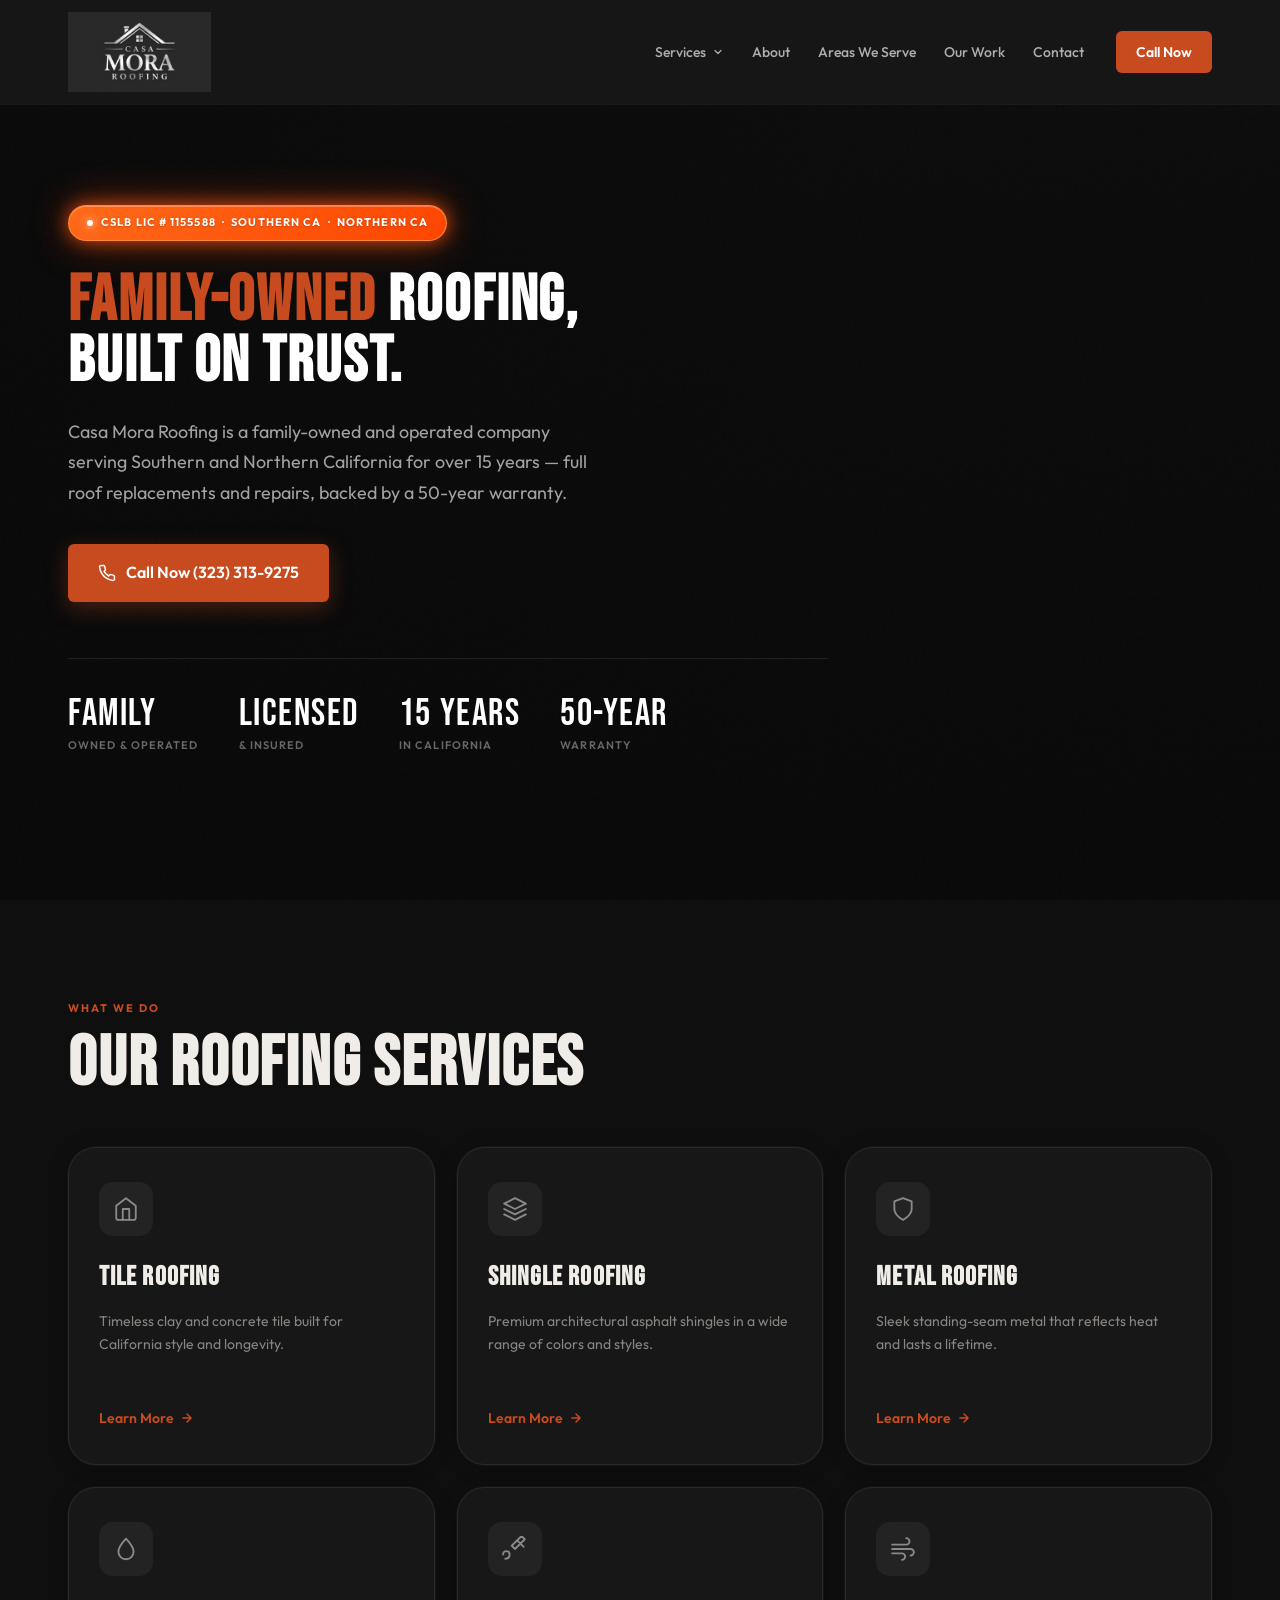
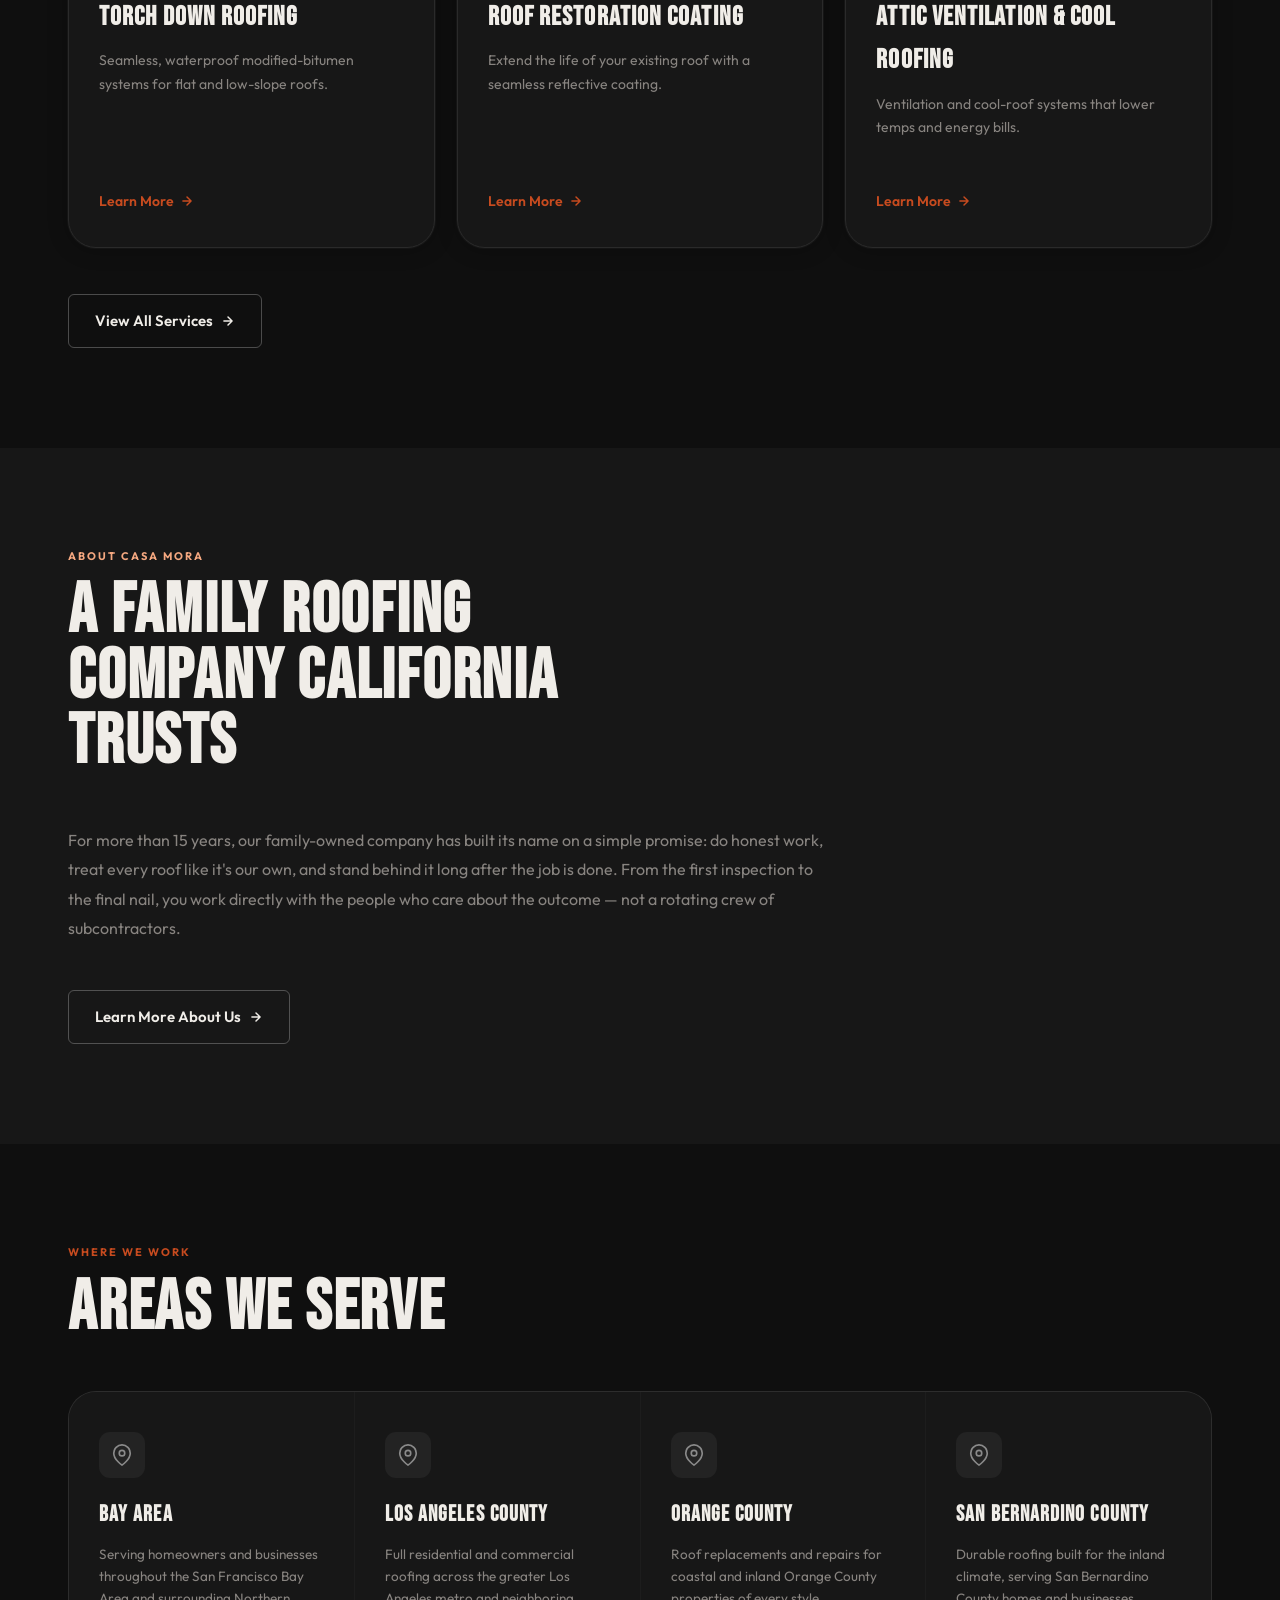
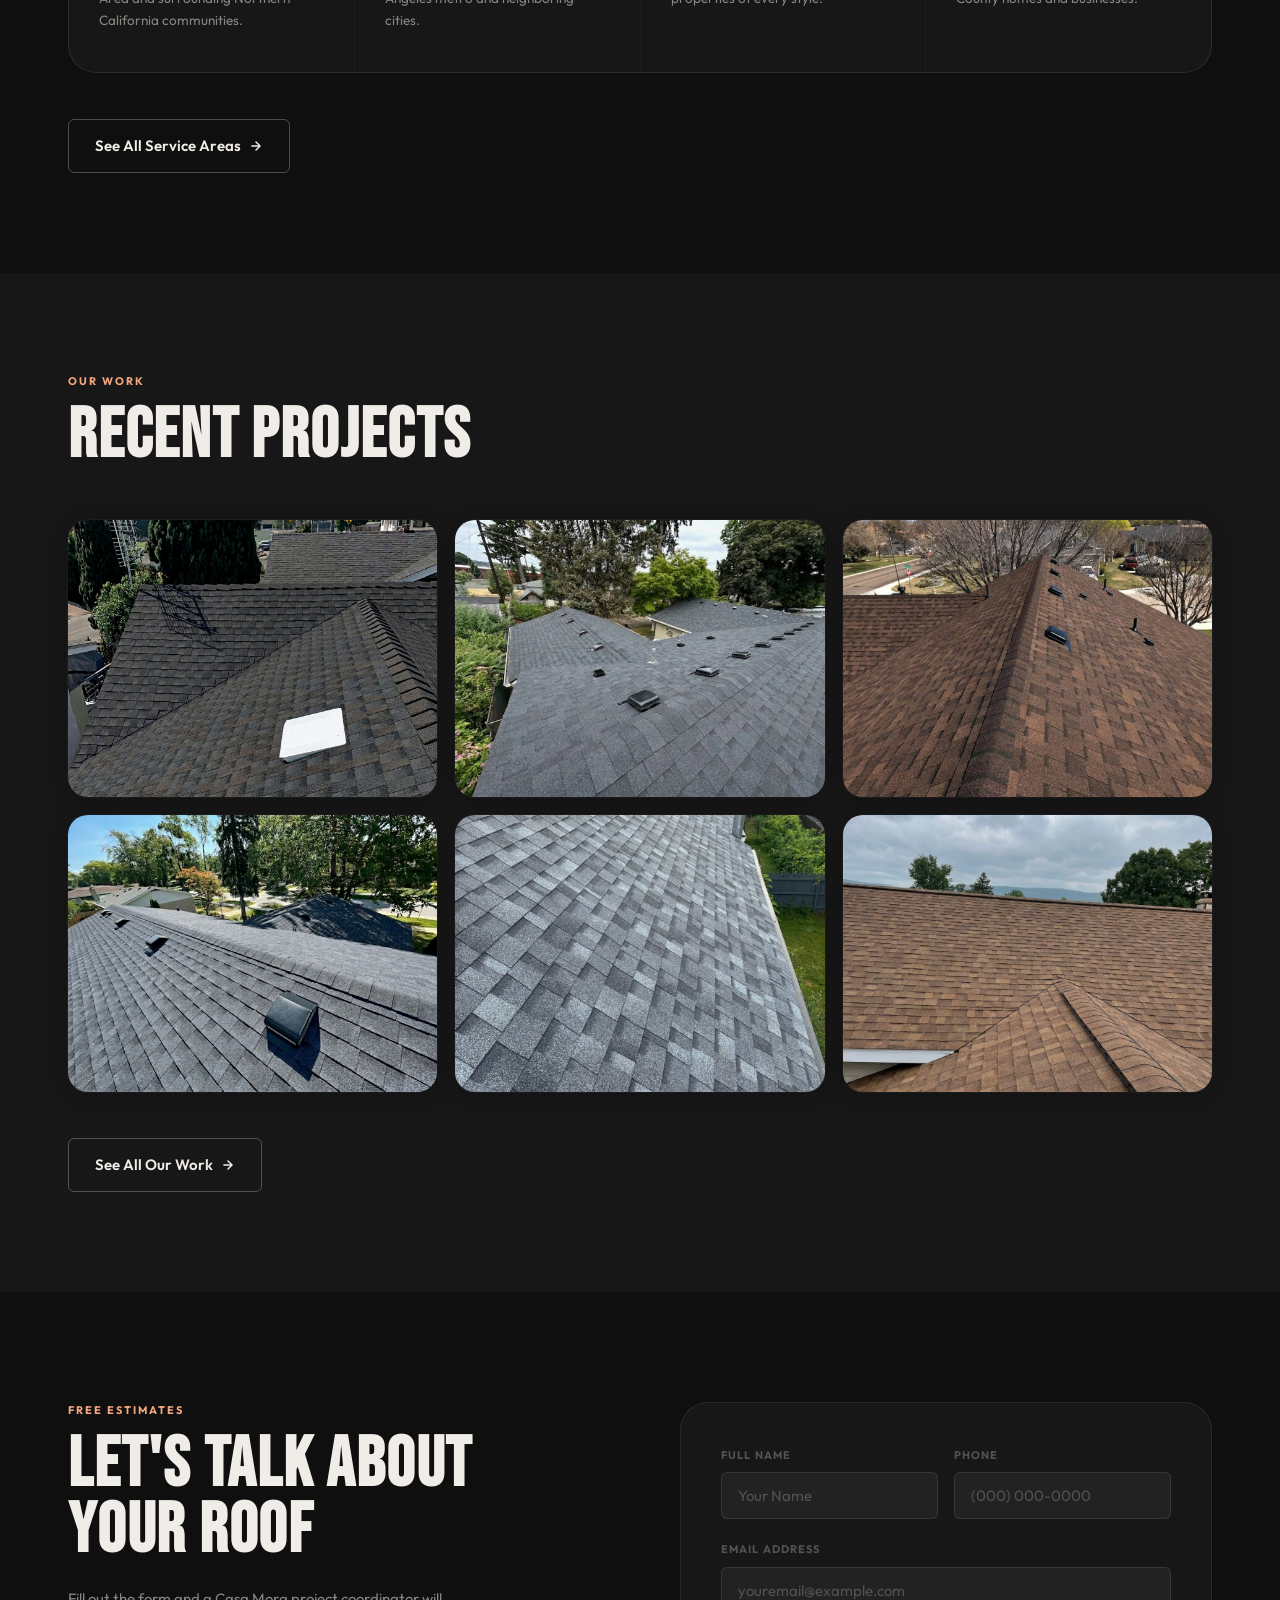
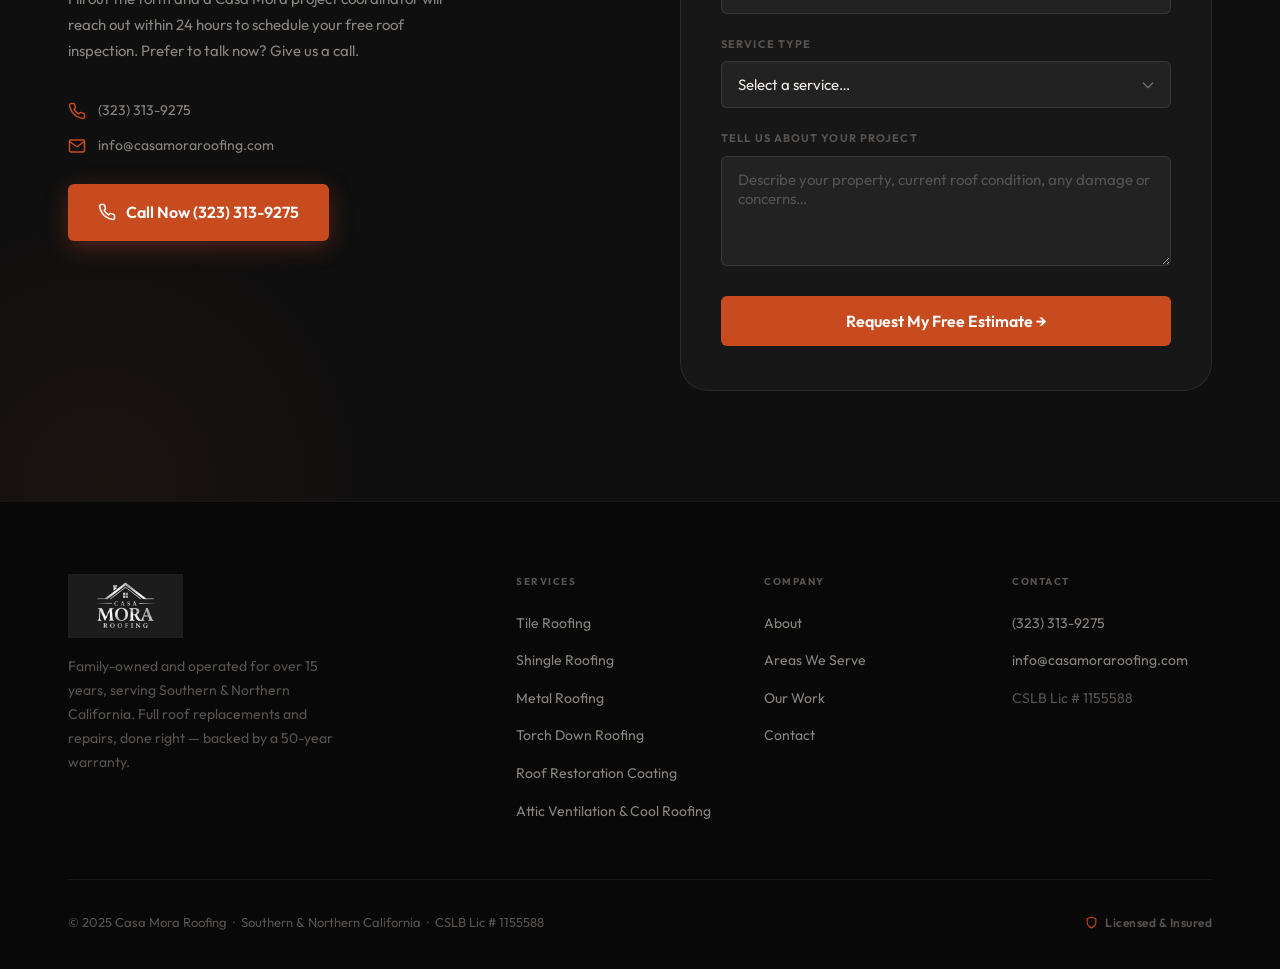
==== commit d981be99: "Finalize Casa Mora site: services pages, dropdown nav, 3-col Our Work, Formspree - Header background" ====
--- a/index.html
+++ b/index.html
@@ -5,32 +5,36 @@
   <meta name="viewport" content="width=device-width, initial-scale=1.0">
   <title>Casa Mora Roofing | Family-Owned Roofing — Southern & Northern California</title>
   <meta name="description" content="Casa Mora Roofing is a family-owned and operated roofing company serving Southern and Northern California for over 15 years. Full roof replacements and repairs, backed by a 50-year warranty. CSLB Lic # 1155588.">
-
   <link rel="preconnect" href="https://fonts.googleapis.com">
   <link rel="preconnect" href="https://fonts.gstatic.com" crossorigin>
   <link href="https://fonts.googleapis.com/css2?family=Bebas+Neue&family=Outfit:wght@300;400;500;600;700&display=swap" rel="stylesheet">
   <link rel="stylesheet" href="styles.css">
 </head>
 <body>
-
-<!-- =============================================
-     HEADER
-============================================= -->
 <header class="header" id="hdr">
   <div class="header__inner">
     <a href="index.html" class="logo" aria-label="Casa Mora Roofing home">
       <img src="images/casa-mora-logo.jpg" alt="Casa Mora Roofing" class="logo__img">
     </a>
-
     <nav class="nav" aria-label="Main navigation">
       <ul class="nav__links">
-        <li><a href="services.html">Services</a></li>
+        <li class="nav__item">
+          <a href="services.html" class="nav__dd-toggle" aria-haspopup="true">Services <svg viewBox="0 0 24 24" fill="none" stroke="currentColor" stroke-width="2.5" stroke-linecap="round" stroke-linejoin="round"><path d="M6 9l6 6 6-6"/></svg></a>
+          <ul class="nav__dropdown">
+        <li><a href="tile-roofing.html">Tile Roofing</a></li>
+        <li><a href="shingle-roofing.html">Shingle Roofing</a></li>
+        <li><a href="metal-roofing.html">Metal Roofing</a></li>
+        <li><a href="torch-down-roofing.html">Torch Down Roofing</a></li>
+        <li><a href="roof-restoration-coating.html">Roof Restoration Coating</a></li>
+        <li><a href="attic-ventilation-cool-roofing.html">Attic Ventilation & Cool Roofing</a></li>
+          </ul>
+        </li>
         <li><a href="about.html">About</a></li>
         <li><a href="areas-we-serve.html">Areas We Serve</a></li>
         <li><a href="our-work.html">Our Work</a></li>
         <li><a href="contact.html">Contact</a></li>
       </ul>
-      <a href="tel:3233139275" class="btn--call">Call Now</a>
+      <a href="tel:+13233139275" class="btn--call">Call Now</a>
       <button class="hamburger" id="ham" aria-label="Toggle navigation" aria-expanded="false">
         <span></span><span></span><span></span>
       </button>
@@ -39,213 +43,250 @@
 </header>
 
 <nav class="mobile-nav" id="mob" aria-label="Mobile navigation">
-  <a href="services.html"        onclick="closeNav()">Services</a>
+  <div class="mobile-nav__group">
+    <button class="mobile-nav__toggle" aria-expanded="false" aria-controls="m-services">Services <svg viewBox="0 0 24 24" fill="none" stroke="currentColor" stroke-width="2.5" stroke-linecap="round" stroke-linejoin="round"><path d="M6 9l6 6 6-6"/></svg></button>
+    <div class="mobile-nav__sub" id="m-services">
+    <a href="tile-roofing.html" onclick="closeNav()">Tile Roofing</a>
+    <a href="shingle-roofing.html" onclick="closeNav()">Shingle Roofing</a>
+    <a href="metal-roofing.html" onclick="closeNav()">Metal Roofing</a>
+    <a href="torch-down-roofing.html" onclick="closeNav()">Torch Down Roofing</a>
+    <a href="roof-restoration-coating.html" onclick="closeNav()">Roof Restoration Coating</a>
+    <a href="attic-ventilation-cool-roofing.html" onclick="closeNav()">Attic Ventilation & Cool Roofing</a>
+    </div>
+  </div>
   <a href="about.html"           onclick="closeNav()">About</a>
   <a href="areas-we-serve.html"  onclick="closeNav()">Areas We Serve</a>
   <a href="our-work.html"        onclick="closeNav()">Our Work</a>
   <a href="contact.html"         onclick="closeNav()">Contact</a>
-  <a href="tel:3233139275" class="btn btn--primary" onclick="closeNav()">(323) 313-9275 — Call Now</a>
+  <a href="tel:+13233139275" class="btn btn--primary" onclick="closeNav()">(323) 313-9275 — Call Now</a>
 </nav>
 
-<!-- =============================================
-     HERO
-============================================= -->
+<!-- 1. HERO -->
 <section class="hero" id="home">
   <div class="hero__bg" aria-hidden="true"></div>
   <div class="hero__content">
-    <div class="hero__grid">
-
-      <!-- LEFT: copy -->
-      <div class="hero__left">
-        <div class="hero__pill">CSLB LIC # 1155588 &nbsp;·&nbsp; SOUTHERN CA &nbsp;·&nbsp; NORTHERN CA</div>
-        <h1 class="hero__title">
-          <em>FAMILY-OWNED</em> ROOFING,<br>
-          BUILT ON TRUST.
-        </h1>
-        <p class="hero__sub">
-          Casa Mora Roofing is a family-owned and operated company serving Southern and Northern California for over 15 years — full roof replacements and repairs, backed by a 50-year warranty.
-        </p>
-        <div class="hero__actions">
-          <a href="tel:3233139275" class="btn--phone">
-            <svg width="18" height="18" viewBox="0 0 24 24" fill="none" stroke="currentColor" stroke-width="2" stroke-linecap="round" stroke-linejoin="round"><path d="M22 16.92v3a2 2 0 01-2.18 2 19.79 19.79 0 01-8.63-3.07 19.5 19.5 0 01-6-6 19.79 19.79 0 01-3.07-8.67A2 2 0 014.11 2h3a2 2 0 012 1.72 12.84 12.84 0 00.7 2.81 2 2 0 01-.45 2.11L8.09 9.91a16 16 0 006 6l1.27-1.27a2 2 0 012.11-.45 12.84 12.84 0 002.81.7A2 2 0 0122 16.92z"/></svg>
-            Call Now (323) 313-9275
-          </a>
-        </div>
-
-        <div class="hero__stats">
-          <div>
-            <div class="hero__stat-val">Family</div>
-            <div class="hero__stat-label">Owned &amp; Operated</div>
-          </div>
-          <div>
-            <div class="hero__stat-val">Licensed</div>
-            <div class="hero__stat-label">&amp; Insured</div>
-          </div>
-          <div>
-            <div class="hero__stat-val">15 Years</div>
-            <div class="hero__stat-label">In California</div>
-          </div>
-          <div>
-            <div class="hero__stat-val">50-Year</div>
-            <div class="hero__stat-label">Warranty</div>
-          </div>
-        </div>
-      </div>
-
-      <!-- RIGHT: estimate form -->
-      <div class="hero__right">
-        <form class="hero__form reveal" id="hero-form" onsubmit="handleSubmit(event)" novalidate>
-          <h2 class="hero__form-title">GET A FREE ESTIMATE</h2>
-          <p class="hero__form-sub">We'll call you back within 24 hours.</p>
+    <div class="hero__left" style="max-width:760px;">
+      <div class="hero__pill">CSLB LIC # 1155588 &nbsp;·&nbsp; SOUTHERN CA &nbsp;·&nbsp; NORTHERN CA</div>
+      <h1 class="hero__title"><em>FAMILY-OWNED</em> ROOFING,<br>BUILT ON TRUST.</h1>
+      <p class="hero__sub">Casa Mora Roofing is a family-owned and operated company serving Southern and Northern California for over 15 years — full roof replacements and repairs, backed by a 50-year warranty.</p>
+      <div class="hero__actions"><a href="tel:+13233139275" class="btn--phone"><svg width="18" height="18" viewBox="0 0 24 24" fill="none" stroke="currentColor" stroke-width="2" stroke-linecap="round" stroke-linejoin="round"><path d="M22 16.92v3a2 2 0 01-2.18 2 19.79 19.79 0 01-8.63-3.07 19.5 19.5 0 01-6-6 19.79 19.79 0 01-3.07-8.67A2 2 0 014.11 2h3a2 2 0 012 1.72 12.84 12.84 0 00.7 2.81 2 2 0 01-.45 2.11L8.09 9.91a16 16 0 006 6l1.27-1.27a2 2 0 012.11-.45 12.84 12.84 0 002.81.7A2 2 0 0122 16.92z"/></svg> Call Now (323) 313-9275</a></div>
+      <div class="hero__stats">
+        <div><div class="hero__stat-val">Family</div><div class="hero__stat-label">Owned &amp; Operated</div></div>
+        <div><div class="hero__stat-val">Licensed</div><div class="hero__stat-label">&amp; Insured</div></div>
+        <div><div class="hero__stat-val">15 Years</div><div class="hero__stat-label">In California</div></div>
+        <div><div class="hero__stat-val">50-Year</div><div class="hero__stat-label">Warranty</div></div>
+      </div>
+    </div>
+  </div>
+</section>
+
+<!-- 2. SERVICES PREVIEW -->
+<section class="section" id="services-preview">
+  <div class="wrap">
+    <div class="section__head reveal">
+      <span class="eyebrow">What We Do</span>
+      <h2 class="display display--lg">OUR ROOFING SERVICES</h2>
+    </div>
+    <div class="svc-cards">
+      <a class="svc-link-card reveal" href="tile-roofing.html">
+        <div class="svc-icon" aria-hidden="true"><svg viewBox="0 0 24 24" fill="none" stroke-width="1.7" stroke-linecap="round" stroke-linejoin="round"><path d="M3 9l9-7 9 7v11a2 2 0 01-2 2H5a2 2 0 01-2-2z"/><polyline points="9,22 9,12 15,12 15,22"/></svg></div>
+        <h3>Tile Roofing</h3>
+        <p>Timeless clay and concrete tile built for California style and longevity.</p>
+        <span class="svc-card__cta">Learn More <svg width="14" height="14" viewBox="0 0 24 24" fill="none" stroke="currentColor" stroke-width="2.5" stroke-linecap="round" stroke-linejoin="round"><path d="M5 12h14M12 5l7 7-7 7"/></svg></span>
+      </a>
+      <a class="svc-link-card reveal" href="shingle-roofing.html">
+        <div class="svc-icon" aria-hidden="true"><svg viewBox="0 0 24 24" fill="none" stroke-width="1.7" stroke-linecap="round" stroke-linejoin="round"><polygon points="12,2 2,7 12,12 22,7"/><polyline points="2,17 12,22 22,17"/><polyline points="2,12 12,17 22,12"/></svg></div>
+        <h3>Shingle Roofing</h3>
+        <p>Premium architectural asphalt shingles in a wide range of colors and styles.</p>
+        <span class="svc-card__cta">Learn More <svg width="14" height="14" viewBox="0 0 24 24" fill="none" stroke="currentColor" stroke-width="2.5" stroke-linecap="round" stroke-linejoin="round"><path d="M5 12h14M12 5l7 7-7 7"/></svg></span>
+      </a>
+      <a class="svc-link-card reveal" href="metal-roofing.html">
+        <div class="svc-icon" aria-hidden="true"><svg viewBox="0 0 24 24" fill="none" stroke-width="1.7" stroke-linecap="round" stroke-linejoin="round"><path d="M12 22s8-4 8-10V5l-8-3-8 3v7c0 6 8 10 8 10z"/></svg></div>
+        <h3>Metal Roofing</h3>
+        <p>Sleek standing-seam metal that reflects heat and lasts a lifetime.</p>
+        <span class="svc-card__cta">Learn More <svg width="14" height="14" viewBox="0 0 24 24" fill="none" stroke="currentColor" stroke-width="2.5" stroke-linecap="round" stroke-linejoin="round"><path d="M5 12h14M12 5l7 7-7 7"/></svg></span>
+      </a>
+      <a class="svc-link-card reveal" href="torch-down-roofing.html">
+        <div class="svc-icon" aria-hidden="true"><svg viewBox="0 0 24 24" fill="none" stroke-width="1.7" stroke-linecap="round" stroke-linejoin="round"><path d="M12 2.5S5 10 5 14.5a7 7 0 0014 0C19 10 12 2.5 12 2.5z"/></svg></div>
+        <h3>Torch Down Roofing</h3>
+        <p>Seamless, waterproof modified-bitumen systems for flat and low-slope roofs.</p>
+        <span class="svc-card__cta">Learn More <svg width="14" height="14" viewBox="0 0 24 24" fill="none" stroke="currentColor" stroke-width="2.5" stroke-linecap="round" stroke-linejoin="round"><path d="M5 12h14M12 5l7 7-7 7"/></svg></span>
+      </a>
+      <a class="svc-link-card reveal" href="roof-restoration-coating.html">
+        <div class="svc-icon" aria-hidden="true"><svg viewBox="0 0 24 24" fill="none" stroke-width="1.7" stroke-linecap="round" stroke-linejoin="round"><path d="M3 21c3 0 4-2 4-4 0-1.5-1-3-3-3s-3 1.5-3 3M14 4l6 6M21 3l-9 9-3-3 9-9z"/></svg></div>
+        <h3>Roof Restoration Coating</h3>
+        <p>Extend the life of your existing roof with a seamless reflective coating.</p>
+        <span class="svc-card__cta">Learn More <svg width="14" height="14" viewBox="0 0 24 24" fill="none" stroke="currentColor" stroke-width="2.5" stroke-linecap="round" stroke-linejoin="round"><path d="M5 12h14M12 5l7 7-7 7"/></svg></span>
+      </a>
+      <a class="svc-link-card reveal" href="attic-ventilation-cool-roofing.html">
+        <div class="svc-icon" aria-hidden="true"><svg viewBox="0 0 24 24" fill="none" stroke-width="1.7" stroke-linecap="round" stroke-linejoin="round"><path d="M2 8h13a3 3 0 100-6M2 12h17a3 3 0 110 6M2 16h9a3 3 0 110 6"/></svg></div>
+        <h3>Attic Ventilation & Cool Roofing</h3>
+        <p>Ventilation and cool-roof systems that lower temps and energy bills.</p>
+        <span class="svc-card__cta">Learn More <svg width="14" height="14" viewBox="0 0 24 24" fill="none" stroke="currentColor" stroke-width="2.5" stroke-linecap="round" stroke-linejoin="round"><path d="M5 12h14M12 5l7 7-7 7"/></svg></span>
+      </a>
+    </div>
+    <div class="section__cta reveal"><a href="services.html" class="btn--outline">View All Services <svg width="14" height="14" viewBox="0 0 24 24" fill="none" stroke="currentColor" stroke-width="2.5" stroke-linecap="round" stroke-linejoin="round"><path d="M5 12h14M12 5l7 7-7 7"/></svg></a></div>
+  </div>
+</section>
+
+<!-- 3. ABOUT -->
+<section class="section section--alt" id="about-preview">
+  <div class="wrap">
+    <div class="section__head reveal">
+      <span class="eyebrow" style="color:#f5a880;">About Casa Mora</span>
+      <h2 class="display display--lg">A FAMILY ROOFING COMPANY CALIFORNIA TRUSTS</h2>
+    </div>
+    <div class="home-about__text reveal d1">
+      <p>For more than 15 years, our family-owned company has built its name on a simple promise: do honest work, treat every roof like it's our own, and stand behind it long after the job is done. From the first inspection to the final nail, you work directly with the people who care about the outcome — not a rotating crew of subcontractors.</p>
+    </div>
+    <div class="section__cta reveal d2"><a href="about.html" class="btn--outline">Learn More About Us <svg width="14" height="14" viewBox="0 0 24 24" fill="none" stroke="currentColor" stroke-width="2.5" stroke-linecap="round" stroke-linejoin="round"><path d="M5 12h14M12 5l7 7-7 7"/></svg></a></div>
+  </div>
+</section>
+
+<!-- 4. AREAS WE SERVE -->
+<section class="section" id="areas-preview">
+  <div class="wrap">
+    <div class="section__head reveal">
+      <span class="eyebrow">Where We Work</span>
+      <h2 class="display display--lg">AREAS WE SERVE</h2>
+    </div>
+    <div class="areas-grid">
+      <div class="trust-card reveal d1">
+        <div class="trust-icon" aria-hidden="true"><svg viewBox="0 0 24 24" fill="none" stroke-width="1.8" stroke-linecap="round" stroke-linejoin="round"><path d="M21 10c0 7-9 13-9 13s-9-6-9-13a9 9 0 0118 0z"/><circle cx="12" cy="10" r="3"/></svg></div>
+        <h3 class="trust-card__title">BAY AREA</h3>
+        <p class="trust-card__desc">Serving homeowners and businesses throughout the San Francisco Bay Area and surrounding Northern California communities.</p>
+      </div>
+      <div class="trust-card reveal d2">
+        <div class="trust-icon" aria-hidden="true"><svg viewBox="0 0 24 24" fill="none" stroke-width="1.8" stroke-linecap="round" stroke-linejoin="round"><path d="M21 10c0 7-9 13-9 13s-9-6-9-13a9 9 0 0118 0z"/><circle cx="12" cy="10" r="3"/></svg></div>
+        <h3 class="trust-card__title">LOS ANGELES COUNTY</h3>
+        <p class="trust-card__desc">Full residential and commercial roofing across the greater Los Angeles metro and neighboring cities.</p>
+      </div>
+      <div class="trust-card reveal d3">
+        <div class="trust-icon" aria-hidden="true"><svg viewBox="0 0 24 24" fill="none" stroke-width="1.8" stroke-linecap="round" stroke-linejoin="round"><path d="M21 10c0 7-9 13-9 13s-9-6-9-13a9 9 0 0118 0z"/><circle cx="12" cy="10" r="3"/></svg></div>
+        <h3 class="trust-card__title">ORANGE COUNTY</h3>
+        <p class="trust-card__desc">Roof replacements and repairs for coastal and inland Orange County properties of every style.</p>
+      </div>
+      <div class="trust-card reveal d4">
+        <div class="trust-icon" aria-hidden="true"><svg viewBox="0 0 24 24" fill="none" stroke-width="1.8" stroke-linecap="round" stroke-linejoin="round"><path d="M21 10c0 7-9 13-9 13s-9-6-9-13a9 9 0 0118 0z"/><circle cx="12" cy="10" r="3"/></svg></div>
+        <h3 class="trust-card__title">SAN BERNARDINO COUNTY</h3>
+        <p class="trust-card__desc">Durable roofing built for the inland climate, serving San Bernardino County homes and businesses.</p>
+      </div>
+    </div>
+    <div class="section__cta reveal"><a href="areas-we-serve.html" class="btn--outline">See All Service Areas <svg width="14" height="14" viewBox="0 0 24 24" fill="none" stroke="currentColor" stroke-width="2.5" stroke-linecap="round" stroke-linejoin="round"><path d="M5 12h14M12 5l7 7-7 7"/></svg></a></div>
+  </div>
+</section>
+
+<!-- 5. OUR WORK PREVIEW -->
+<section class="section section--alt" id="work-preview">
+  <div class="wrap">
+    <div class="section__head reveal">
+      <span class="eyebrow" style="color:#f5a880;">Our Work</span>
+      <h2 class="display display--lg">RECENT PROJECTS</h2>
+    </div>
+    <div class="work-grid">
+      <div class="work-item reveal"><img src="images/cover-Shingle-Roof-Rebuild-in-Solana-Beach-CA_jpg_202606121844.jpeg" alt="Completed shingle roof rebuild on a home in Solana Beach, California" loading="lazy"></div>
+      <div class="work-item reveal"><img src="images/IMG_4316_jpg_202606121842.jpeg" alt="New residential roof installation completed by Casa Mora Roofing" loading="lazy"></div>
+      <div class="work-item reveal"><img src="images/Photo-Mar-27-2-13-56-PM_jpg_202606121841.jpeg" alt="Freshly completed roofing project by Casa Mora Roofing in California" loading="lazy"></div>
+      <div class="work-item reveal"><img src="images/GAF-Timberline-HDZ-pewter-gray_jpeg_202606121849.jpeg" alt="GAF Timberline HDZ architectural shingles in pewter gray" loading="lazy"></div>
+      <div class="work-item reveal"><img src="images/pretty-roof-1024x1024.jpg" alt="Detail of a newly installed tile roof by Casa Mora Roofing" loading="lazy"></div>
+      <div class="work-item reveal"><img src="images/new-roof-before-and-after-v0-zv2fvaa3j5bb1_webp_202606121851.jpeg" alt="Home with a brand-new roof replacement by Casa Mora Roofing" loading="lazy"></div>
+    </div>
+    <div class="section__cta reveal"><a href="our-work.html" class="btn--outline">See All Our Work <svg width="14" height="14" viewBox="0 0 24 24" fill="none" stroke="currentColor" stroke-width="2.5" stroke-linecap="round" stroke-linejoin="round"><path d="M5 12h14M12 5l7 7-7 7"/></svg></a></div>
+  </div>
+</section>
+
+<!-- 6. CONTACT / CTA -->
+<section class="inquiry" id="contact">
+  <div class="wrap">
+    <div class="inquiry__grid">
+      <div class="inquiry__info reveal">
+        <span class="eyebrow">Free Estimates</span>
+        <h2 class="display display--lg">LET'S TALK ABOUT YOUR ROOF</h2>
+        <p class="inquiry__body">Fill out the form and a Casa Mora project coordinator will reach out within 24 hours to schedule your free roof inspection. Prefer to talk now? Give us a call.</p>
+        <div class="inquiry__contact">
+          <div class="contact-row"><svg  viewBox="0 0 24 24" fill="none" stroke="currentColor" stroke-width="2" stroke-linecap="round" stroke-linejoin="round"><path d="M22 16.92v3a2 2 0 01-2.18 2 19.79 19.79 0 01-8.63-3.07 19.5 19.5 0 01-6-6 19.79 19.79 0 01-3.07-8.67A2 2 0 014.11 2h3a2 2 0 012 1.72 12.84 12.84 0 00.7 2.81 2 2 0 01-.45 2.11L8.09 9.91a16 16 0 006 6l1.27-1.27a2 2 0 012.11-.45 12.84 12.84 0 002.81.7A2 2 0 0122 16.92z"/></svg> <a href="tel:+13233139275">(323) 313-9275</a></div>
+          <div class="contact-row"><svg viewBox="0 0 24 24" stroke-width="2" stroke-linecap="round" stroke-linejoin="round"><path d="M4 4h16c1.1 0 2 .9 2 2v12c0 1.1-.9 2-2 2H4c-1.1 0-2-.9-2-2V6c0-1.1.9-2 2-2z"/><polyline points="22,6 12,13 2,6"/></svg> <a href="mailto:info@casamoraroofing.com">info@casamoraroofing.com</a></div>
+        </div>
+        <div style="margin-top:28px;"><a href="tel:+13233139275" class="btn--phone"><svg width="18" height="18" viewBox="0 0 24 24" fill="none" stroke="currentColor" stroke-width="2" stroke-linecap="round" stroke-linejoin="round"><path d="M22 16.92v3a2 2 0 01-2.18 2 19.79 19.79 0 01-8.63-3.07 19.5 19.5 0 01-6-6 19.79 19.79 0 01-3.07-8.67A2 2 0 014.11 2h3a2 2 0 012 1.72 12.84 12.84 0 00.7 2.81 2 2 0 01-.45 2.11L8.09 9.91a16 16 0 006 6l1.27-1.27a2 2 0 012.11-.45 12.84 12.84 0 002.81.7A2 2 0 0122 16.92z"/></svg> Call Now (323) 313-9275</a></div>
+      </div>
+      <form class="form reveal d2" action="https://formspree.io/f/mdavpnky" method="POST">
+        <input type="hidden" name="_subject" value="New estimate request — Casa Mora Roofing website">
+        <div style="position:absolute;left:-9999px" aria-hidden="true"><input type="text" name="_gotcha" tabindex="-1" autocomplete="off"></div>
+        <div class="form-row">
           <div class="form-group">
-            <label class="form-label" for="h-name">Full Name</label>
-            <input class="form-ctrl" type="text" id="h-name" placeholder="Your Name" autocomplete="name">
+            <label class="form-label" for="home-name">Full Name</label>
+            <input class="form-ctrl" type="text" id="home-name" name="name" placeholder="Your Name" autocomplete="name" required>
           </div>
           <div class="form-group">
-            <label class="form-label" for="h-phone">Phone</label>
-            <input class="form-ctrl" type="tel" id="h-phone" placeholder="(000) 000-0000" autocomplete="tel">
+            <label class="form-label" for="home-phone">Phone</label>
+            <input class="form-ctrl" type="tel" id="home-phone" name="phone" placeholder="(000) 000-0000" autocomplete="tel">
           </div>
-          <div class="form-group">
-            <label class="form-label" for="h-email">Email Address</label>
-            <input class="form-ctrl" type="email" id="h-email" placeholder="youremail@example.com" autocomplete="email">
-          </div>
-          <div class="form-group">
-            <label class="form-label" for="h-service">Service Type</label>
-            <select class="form-ctrl" id="h-service">
-              <option value="" disabled selected>Select a service…</option>
-              <option value="residential">Residential Roofing</option>
-              <option value="commercial">Commercial Roofing</option>
-              <option value="repair">Roof Repair</option>
-              <option value="inspection">Roof Inspection</option>
-              <option value="insurance">Insurance Claim</option>
-            </select>
-          </div>
-          <button type="submit" class="btn-submit">Request My Free Estimate →</button>
-        </form>
-      </div>
-
-    </div>
-  </div>
-</section>
-
-<!-- =============================================
-     WHY CASA MORA
-============================================= -->
-<section class="why" id="why">
-  <div class="wrap">
-    <div class="why__head reveal">
-      <span class="eyebrow">Why Casa Mora</span>
-      <h2 class="display display--lg">BUILT ON TRUST.<br>PROVEN IN CALIFORNIA.</h2>
-    </div>
-
-    <div class="trust-grid">
-      <div class="trust-card reveal d1">
-        <div class="trust-icon" aria-hidden="true">
-          <svg viewBox="0 0 24 24" fill="none" stroke-width="1.8" stroke-linecap="round" stroke-linejoin="round">
-            <path d="M12 22s8-4 8-10V5l-8-3-8 3v7c0 6 8 10 8 10z"/>
-          </svg>
-        </div>
-        <h3 class="trust-card__title">LICENSED &amp; INSURED</h3>
-        <p class="trust-card__desc">CSLB-licensed and fully covered. Every crew member carries comprehensive liability and workers' comp — you're protected from day one.</p>
-      </div>
-
-      <div class="trust-card reveal d2">
-        <div class="trust-icon" aria-hidden="true">
-          <svg viewBox="0 0 24 24" fill="none" stroke-width="1.8" stroke-linecap="round" stroke-linejoin="round">
-            <path d="M3 21h18M5 21V7l8-4v18M19 21V11l-6-4"/>
-            <path d="M9 9v.01M9 12v.01M9 15v.01M9 18v.01"/>
-          </svg>
-        </div>
-        <h3 class="trust-card__title">FAMILY OWNED &amp; OPERATED</h3>
-        <p class="trust-card__desc">You deal directly with the family that runs the company — not a call center or a rotating crew of subcontractors. That's the difference a family business makes.</p>
-      </div>
-
-      <div class="trust-card reveal d3">
-        <div class="trust-icon" aria-hidden="true">
-          <svg viewBox="0 0 24 24" fill="none" stroke-width="1.8" stroke-linecap="round" stroke-linejoin="round">
-            <circle cx="12" cy="12" r="10"/>
-            <polyline points="12,6 12,12 16,14"/>
-          </svg>
-        </div>
-        <h3 class="trust-card__title">FAST TURNAROUND</h3>
-        <p class="trust-card__desc">Most residential replacements are done in 1–3 days. We never leave a property exposed — every job is scheduled, communicated, and completed on time.</p>
-      </div>
-
-      <div class="trust-card reveal d4">
-        <div class="trust-icon" aria-hidden="true">
-          <svg viewBox="0 0 24 24" fill="none" stroke-width="1.8" stroke-linecap="round" stroke-linejoin="round">
-            <path d="M12 22s8-4 8-10V5l-8-3-8 3v7c0 6 8 10 8 10z"/>
-            <polyline points="9,12 11,14 15,10"/>
-          </svg>
-        </div>
-        <h3 class="trust-card__title">50 YEAR WARRANTY</h3>
-        <p class="trust-card__desc">Every installation is backed by a 50-year warranty. If something isn't right, we make it right — no runaround, no extra charges, no excuses.</p>
-      </div>
-    </div>
-  </div>
-</section>
-
-<!-- =============================================
-     CTA BAND
-============================================= -->
-<section class="cta-band">
-  <div class="wrap">
-    <h2>READY TO PROTECT YOUR PROPERTY?</h2>
-    <a href="tel:3233139275" class="btn--phone">
-      <svg width="18" height="18" viewBox="0 0 24 24" fill="none" stroke="currentColor" stroke-width="2" stroke-linecap="round" stroke-linejoin="round"><path d="M22 16.92v3a2 2 0 01-2.18 2 19.79 19.79 0 01-8.63-3.07 19.5 19.5 0 01-6-6 19.79 19.79 0 01-3.07-8.67A2 2 0 014.11 2h3a2 2 0 012 1.72 12.84 12.84 0 00.7 2.81 2 2 0 01-.45 2.11L8.09 9.91a16 16 0 006 6l1.27-1.27a2 2 0 012.11-.45 12.84 12.84 0 002.81.7A2 2 0 0122 16.92z"/></svg>
-      Call Now (323) 313-9275
-    </a>
-  </div>
-</section>
-
-<!-- =============================================
-     FOOTER
-============================================= -->
+        </div>
+        <div class="form-group">
+          <label class="form-label" for="home-email">Email Address</label>
+          <input class="form-ctrl" type="email" id="home-email" name="email" placeholder="youremail@example.com" autocomplete="email" required>
+        </div>
+        <div class="form-group">
+          <label class="form-label" for="home-service">Service Type</label>
+          <select class="form-ctrl" id="home-service" name="service">
+            <option value="" disabled selected>Select a service…</option>
+            <option>Tile Roofing</option>
+            <option>Shingle Roofing</option>
+            <option>Metal Roofing</option>
+            <option>Torch Down Roofing</option>
+            <option>Roof Restoration Coating</option>
+            <option>Attic Ventilation &amp; Cool Roofing</option>
+          </select>
+        </div>
+        <div class="form-group">
+          <label class="form-label" for="home-msg">Tell Us About Your Project</label>
+          <textarea class="form-ctrl" id="home-msg" name="message" placeholder="Describe your property, current roof condition, any damage or concerns…"></textarea>
+        </div>
+        <button type="submit" class="btn-submit">Request My Free Estimate →</button>
+      </form>
+    </div>
+  </div>
+</section>
+
 <footer class="footer">
   <div class="wrap">
     <div class="footer__grid">
-
       <div class="footer__brand">
         <img src="images/casa-mora-logo.jpg" alt="Casa Mora Roofing" class="footer__logo">
         <p class="footer__desc">Family-owned and operated for over 15 years, serving Southern &amp; Northern California. Full roof replacements and repairs, done right — backed by a 50-year warranty.</p>
       </div>
-
       <div>
-        <p class="footer__col-head">Navigate</p>
+        <p class="footer__col-head">Services</p>
         <ul class="footer__links">
-          <li><a href="services.html">Services</a></li>
+          <li><a href="tile-roofing.html">Tile Roofing</a></li>
+          <li><a href="shingle-roofing.html">Shingle Roofing</a></li>
+          <li><a href="metal-roofing.html">Metal Roofing</a></li>
+          <li><a href="torch-down-roofing.html">Torch Down Roofing</a></li>
+          <li><a href="roof-restoration-coating.html">Roof Restoration Coating</a></li>
+          <li><a href="attic-ventilation-cool-roofing.html">Attic Ventilation & Cool Roofing</a></li>
+        </ul>
+      </div>
+      <div>
+        <p class="footer__col-head">Company</p>
+        <ul class="footer__links">
           <li><a href="about.html">About</a></li>
           <li><a href="areas-we-serve.html">Areas We Serve</a></li>
           <li><a href="our-work.html">Our Work</a></li>
           <li><a href="contact.html">Contact</a></li>
         </ul>
       </div>
-
       <div>
         <p class="footer__col-head">Contact</p>
         <ul class="footer__links">
-          <li><a href="tel:3233139275">(323) 313-9275</a></li>
+          <li><a href="tel:+13233139275">(323) 313-9275</a></li>
           <li><a href="mailto:info@casamoraroofing.com">info@casamoraroofing.com</a></li>
           <li><span>CSLB Lic # 1155588</span></li>
         </ul>
       </div>
-
-      <div>
-        <p class="footer__col-head">Service Areas</p>
-        <ul class="footer__links">
-          <li><span>Southern California</span></li>
-          <li><span>Northern California</span></li>
-        </ul>
-      </div>
-
-    </div>
-
+    </div>
     <div class="footer__bottom">
       <p class="footer__copy">© 2025 Casa Mora Roofing &nbsp;·&nbsp; Southern &amp; Northern California &nbsp;·&nbsp; CSLB Lic # 1155588</p>
-      <div class="footer__badge">
-        <svg viewBox="0 0 24 24" fill="none" stroke-width="2" stroke-linecap="round" stroke-linejoin="round"><path d="M12 22s8-4 8-10V5l-8-3-8 3v7c0 6 8 10 8 10z"/></svg>
-        Licensed &amp; Insured
-      </div>
+      <div class="footer__badge"><svg viewBox="0 0 24 24" fill="none" stroke-width="2" stroke-linecap="round" stroke-linejoin="round"><path d="M12 22s8-4 8-10V5l-8-3-8 3v7c0 6 8 10 8 10z"/></svg> Licensed &amp; Insured</div>
     </div>
   </div>
 </footer>
--- a/styles.css
+++ b/styles.css
@@ -171,7 +171,7 @@
   position: fixed;
   inset: 0 0 auto;
   z-index: 200;
-  background: #000;
+  background: #161616; /* sampled from Casa Mora logo corner pixel */
   box-shadow: 0 1px 0 rgba(255,255,255,0.06);
 }
 
@@ -1180,3 +1180,279 @@
   .hero__actions { gap: 10px; }
   .btn { padding: 12px 20px; font-size: 14px; }
 }
+
+/* =============================================
+   SERVICES NAV DROPDOWN (desktop hover / mobile tap)
+   Parent containers must not clip this — header/nav
+   have no overflow:hidden, dropdown sits above via z-index.
+============================================= */
+.nav__links .nav__item { position: relative; display: flex; align-items: center; }
+
+.nav__dd-toggle { display: inline-flex; align-items: center; gap: 6px; }
+.nav__dd-toggle svg { width: 12px; height: 12px; transition: transform 0.25s ease; }
+
+.nav__dropdown {
+  position: absolute;
+  top: 100%;
+  left: 50%;
+  transform: translateX(-50%) translateY(8px);
+  min-width: 252px;
+  background: #161616;
+  border: 1px solid rgba(255,255,255,0.1);
+  border-radius: var(--r-md);
+  padding: 8px;
+  margin: 0;
+  list-style: none;
+  display: flex;
+  flex-direction: column;
+  gap: 2px;
+  box-shadow: 0 22px 54px rgba(0,0,0,0.6);
+  opacity: 0;
+  visibility: hidden;
+  pointer-events: none;
+  transition: opacity 0.2s ease, transform 0.2s ease;
+  z-index: 320;
+}
+/* invisible bridge so the cursor can travel from toggle to menu without closing */
+.nav__dropdown::before {
+  content: '';
+  position: absolute;
+  left: 0; right: 0; top: -12px;
+  height: 12px;
+}
+.nav__item:hover .nav__dropdown,
+.nav__item--open .nav__dropdown {
+  opacity: 1;
+  visibility: visible;
+  pointer-events: auto;
+  transform: translateX(-50%) translateY(0);
+}
+.nav__item:hover .nav__dd-toggle svg,
+.nav__item--open .nav__dd-toggle svg { transform: rotate(180deg); }
+
+.nav__dropdown a {
+  display: block;
+  padding: 10px 14px;
+  border-radius: var(--r-sm);
+  font-size: 14px;
+  font-weight: 500;
+  color: rgba(255,255,255,0.72);
+  white-space: nowrap;
+  transition: background 0.2s ease, color 0.2s ease;
+}
+.nav__dropdown a:hover { background: rgba(255,255,255,0.06); color: var(--c-orange); }
+
+/* Mobile services submenu */
+.mobile-nav__group {
+  display: flex;
+  flex-direction: column;
+  border-bottom: 1px solid rgba(255,255,255,0.06);
+}
+.mobile-nav__toggle {
+  display: flex;
+  align-items: center;
+  justify-content: space-between;
+  width: 100%;
+  background: none;
+  border: none;
+  cursor: pointer;
+  color: rgba(255,255,255,0.78);
+  font-family: var(--f-body);
+  font-size: 16px;
+  font-weight: 500;
+  padding: 14px 0;
+}
+.mobile-nav__toggle svg { width: 14px; height: 14px; transition: transform 0.25s ease; }
+.mobile-nav__group.open .mobile-nav__toggle svg { transform: rotate(180deg); }
+.mobile-nav__sub { display: none; flex-direction: column; padding: 0 0 8px 14px; }
+.mobile-nav__group.open .mobile-nav__sub { display: flex; }
+.mobile-nav__sub a {
+  font-size: 15px;
+  padding: 11px 0;
+  border-bottom: none;
+  color: rgba(255,255,255,0.6);
+}
+.mobile-nav__sub a:hover { color: var(--c-orange); }
+
+/* =============================================
+   GENERIC SECTION HELPERS (home + inner pages)
+============================================= */
+.section { padding: 100px 0; background: var(--c-bg); }
+.section--alt { background: var(--c-bg-alt); }
+.section__head { max-width: 620px; margin-bottom: 50px; }
+.section__head .display { color: var(--c-ink); }
+.section__cta { margin-top: 46px; }
+
+.btn--outline {
+  display: inline-flex;
+  align-items: center;
+  gap: 8px;
+  background: transparent;
+  color: var(--c-ink);
+  border: 1.5px solid rgba(255,255,255,0.25);
+  padding: 14px 26px;
+  border-radius: var(--r-sm);
+  font-family: var(--f-body);
+  font-weight: 600;
+  font-size: 15px;
+  transition: all 0.25s var(--ease);
+}
+.btn--outline:hover { border-color: var(--c-orange); color: var(--c-orange); transform: translateY(-2px); }
+
+.home-about__text { max-width: 760px; }
+.home-about__text p { font-size: 16px; color: var(--c-ink-soft); line-height: 1.85; }
+
+/* =============================================
+   SERVICE CARD GRID (home preview + services.html)
+============================================= */
+.svc-cards {
+  display: grid;
+  grid-template-columns: repeat(3, 1fr);
+  gap: 22px;
+}
+.svc-link-card {
+  display: flex;
+  flex-direction: column;
+  background: var(--c-bg-alt);
+  border: 1px solid var(--c-border);
+  border-radius: var(--r-xl);
+  padding: 34px 30px;
+  box-shadow: var(--shadow-card);
+  position: relative;
+  overflow: hidden;
+  color: var(--c-ink);
+  transition: transform 0.35s var(--ease), box-shadow 0.35s var(--ease);
+}
+.svc-link-card::after {
+  content: '';
+  position: absolute;
+  inset: 0 0 auto;
+  height: 3px;
+  background: var(--c-orange);
+  transform: scaleX(0);
+  transform-origin: left;
+  transition: transform 0.4s var(--ease);
+}
+.svc-link-card:hover { transform: translateY(-5px); box-shadow: var(--shadow-hover); }
+.svc-link-card:hover::after { transform: scaleX(1); }
+.svc-link-card .svc-icon { margin-bottom: 20px; }
+.svc-link-card h3 {
+  font-family: var(--f-display);
+  font-size: 1.7rem;
+  letter-spacing: 0.04em;
+  color: var(--c-ink);
+  margin-bottom: 10px;
+}
+.svc-link-card p {
+  font-size: 14px;
+  color: var(--c-ink-soft);
+  line-height: 1.7;
+  margin-bottom: 22px;
+  flex: 1;
+}
+
+@media (max-width: 1024px) { .svc-cards { grid-template-columns: repeat(2, 1fr); } }
+@media (max-width: 640px)  { .svc-cards { grid-template-columns: 1fr; } }
+
+/* =============================================
+   OUR WORK — 3-column single-image grid
+   (3 desktop / 2 tablet / 1 mobile)
+============================================= */
+.work-grid {
+  display: grid;
+  grid-template-columns: repeat(3, 1fr);
+  gap: 18px;
+}
+.work-item {
+  border-radius: var(--r-lg);
+  overflow: hidden;
+  box-shadow: var(--shadow-card);
+  aspect-ratio: 4 / 3;
+  background: var(--c-bg-3);
+}
+.work-item img {
+  width: 100%;
+  height: 100%;
+  object-fit: cover;
+  display: block;
+  transition: transform 0.5s var(--ease);
+}
+.work-item:hover img { transform: scale(1.05); }
+
+@media (max-width: 1024px) { .work-grid { grid-template-columns: repeat(2, 1fr); } }
+@media (max-width: 640px)  { .work-grid { grid-template-columns: 1fr; } }
+
+/* =============================================
+   INDIVIDUAL SERVICE PAGES
+============================================= */
+.svc-hero {
+  position: relative;
+  min-height: 64vh;
+  display: flex;
+  align-items: flex-end;
+  overflow: hidden;
+  background: var(--c-dark-2);
+}
+.svc-hero__img {
+  position: absolute;
+  inset: 0;
+  width: 100%;
+  height: 100%;
+  object-fit: cover;
+}
+.svc-hero::after {
+  content: '';
+  position: absolute;
+  inset: 0;
+  background: linear-gradient(to top, rgba(8,8,8,0.96) 0%, rgba(8,8,8,0.55) 45%, rgba(8,8,8,0.4) 100%);
+}
+.svc-hero__inner {
+  position: relative;
+  z-index: 1;
+  width: 100%;
+  padding-bottom: 64px;
+  padding-top: calc(var(--header-h) + 40px);
+}
+.svc-hero h1 {
+  font-family: var(--f-display);
+  font-size: clamp(2.8rem, 6vw, 5rem);
+  letter-spacing: 0.03em;
+  color: #fff;
+  line-height: 0.95;
+}
+.svc-hero__sub {
+  color: rgba(255,255,255,0.72);
+  max-width: 560px;
+  margin-top: 16px;
+  font-size: 1.05rem;
+  line-height: 1.7;
+}
+
+.svc-section { padding: 90px 0; background: var(--c-bg); }
+.svc-layout {
+  display: grid;
+  grid-template-columns: 1.45fr 1fr;
+  gap: 64px;
+  align-items: start;
+}
+.svc-desc p { font-size: 16px; color: var(--c-ink-soft); line-height: 1.85; margin-bottom: 20px; }
+.svc-desc p:last-child { margin-bottom: 0; }
+
+.benefits {
+  background: var(--c-bg-alt);
+  border: 1px solid var(--c-border);
+  border-radius: var(--r-xl);
+  padding: 36px 32px;
+}
+.benefits h3 {
+  font-family: var(--f-display);
+  font-size: 1.5rem;
+  letter-spacing: 0.04em;
+  color: var(--c-ink);
+  margin-bottom: 22px;
+}
+
+@media (max-width: 900px) {
+  .svc-layout { grid-template-columns: 1fr; gap: 40px; }
+  .svc-hero { min-height: 54vh; }
+}
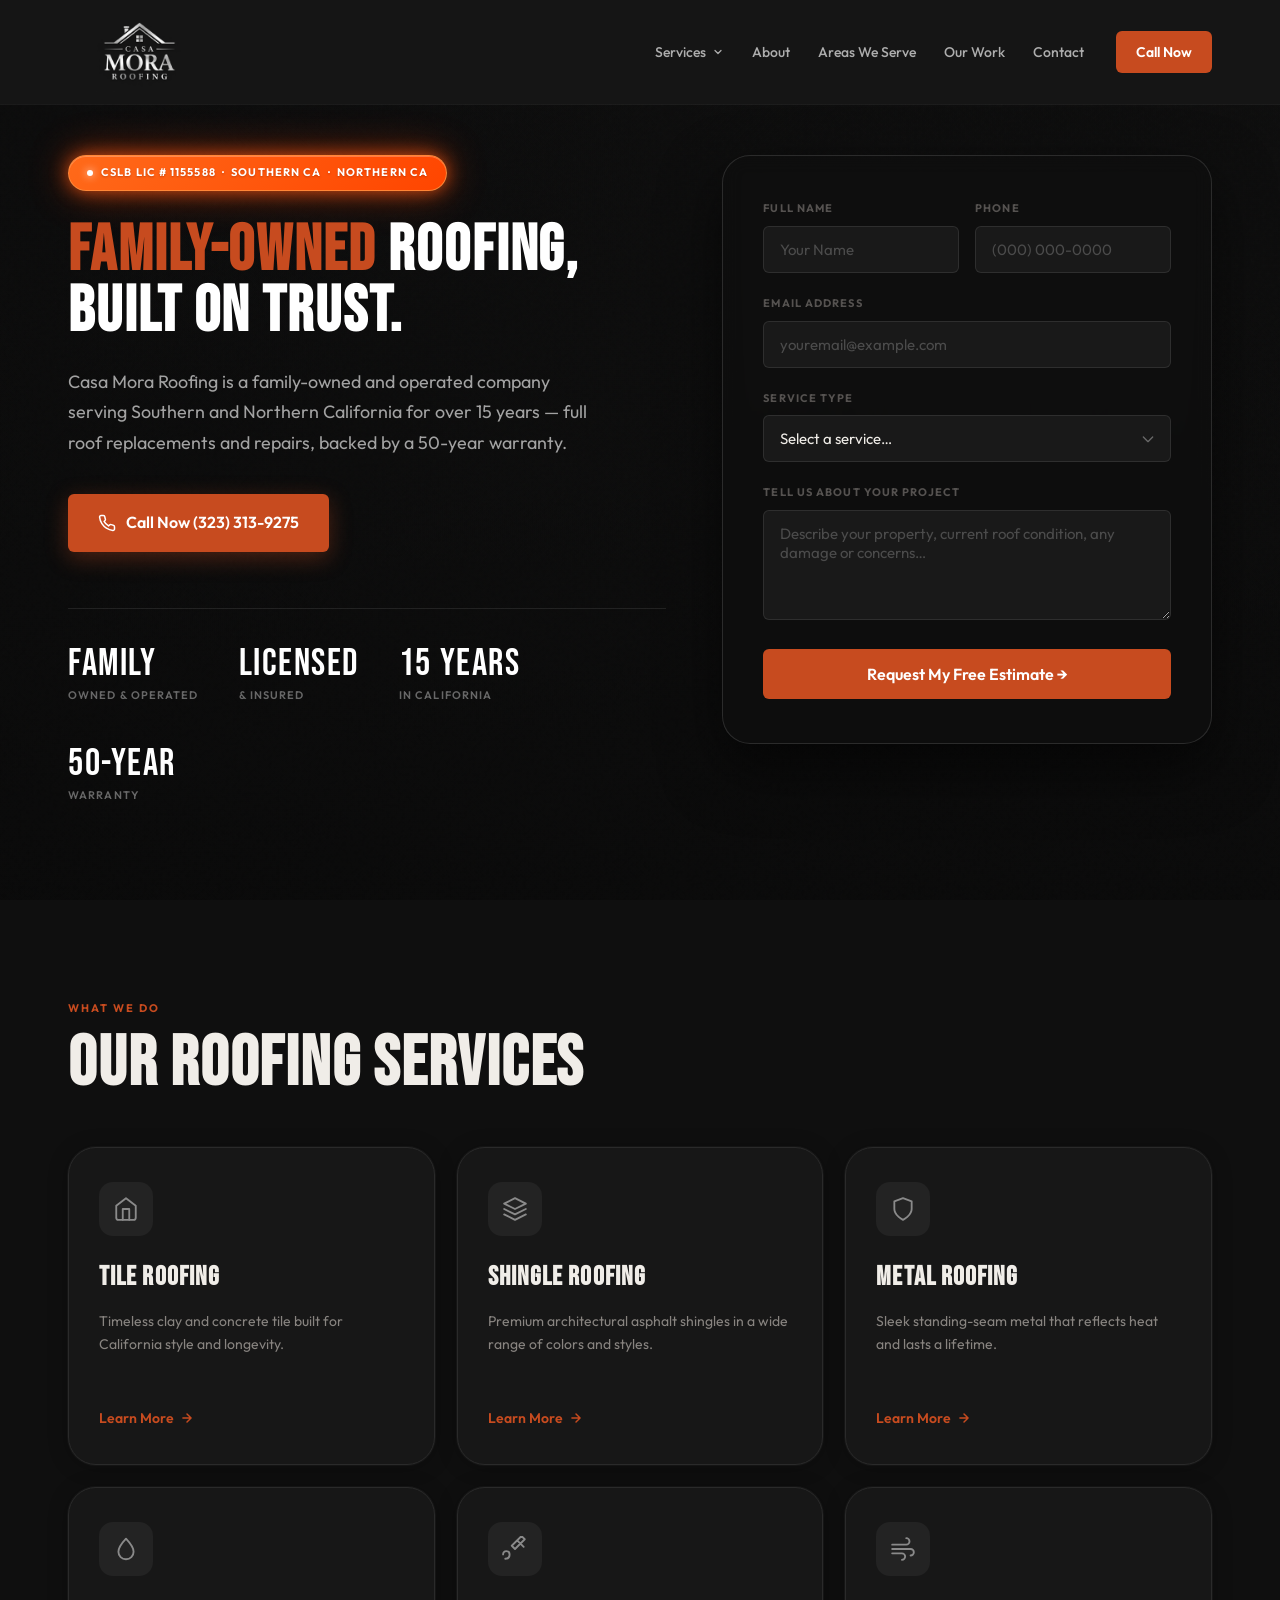
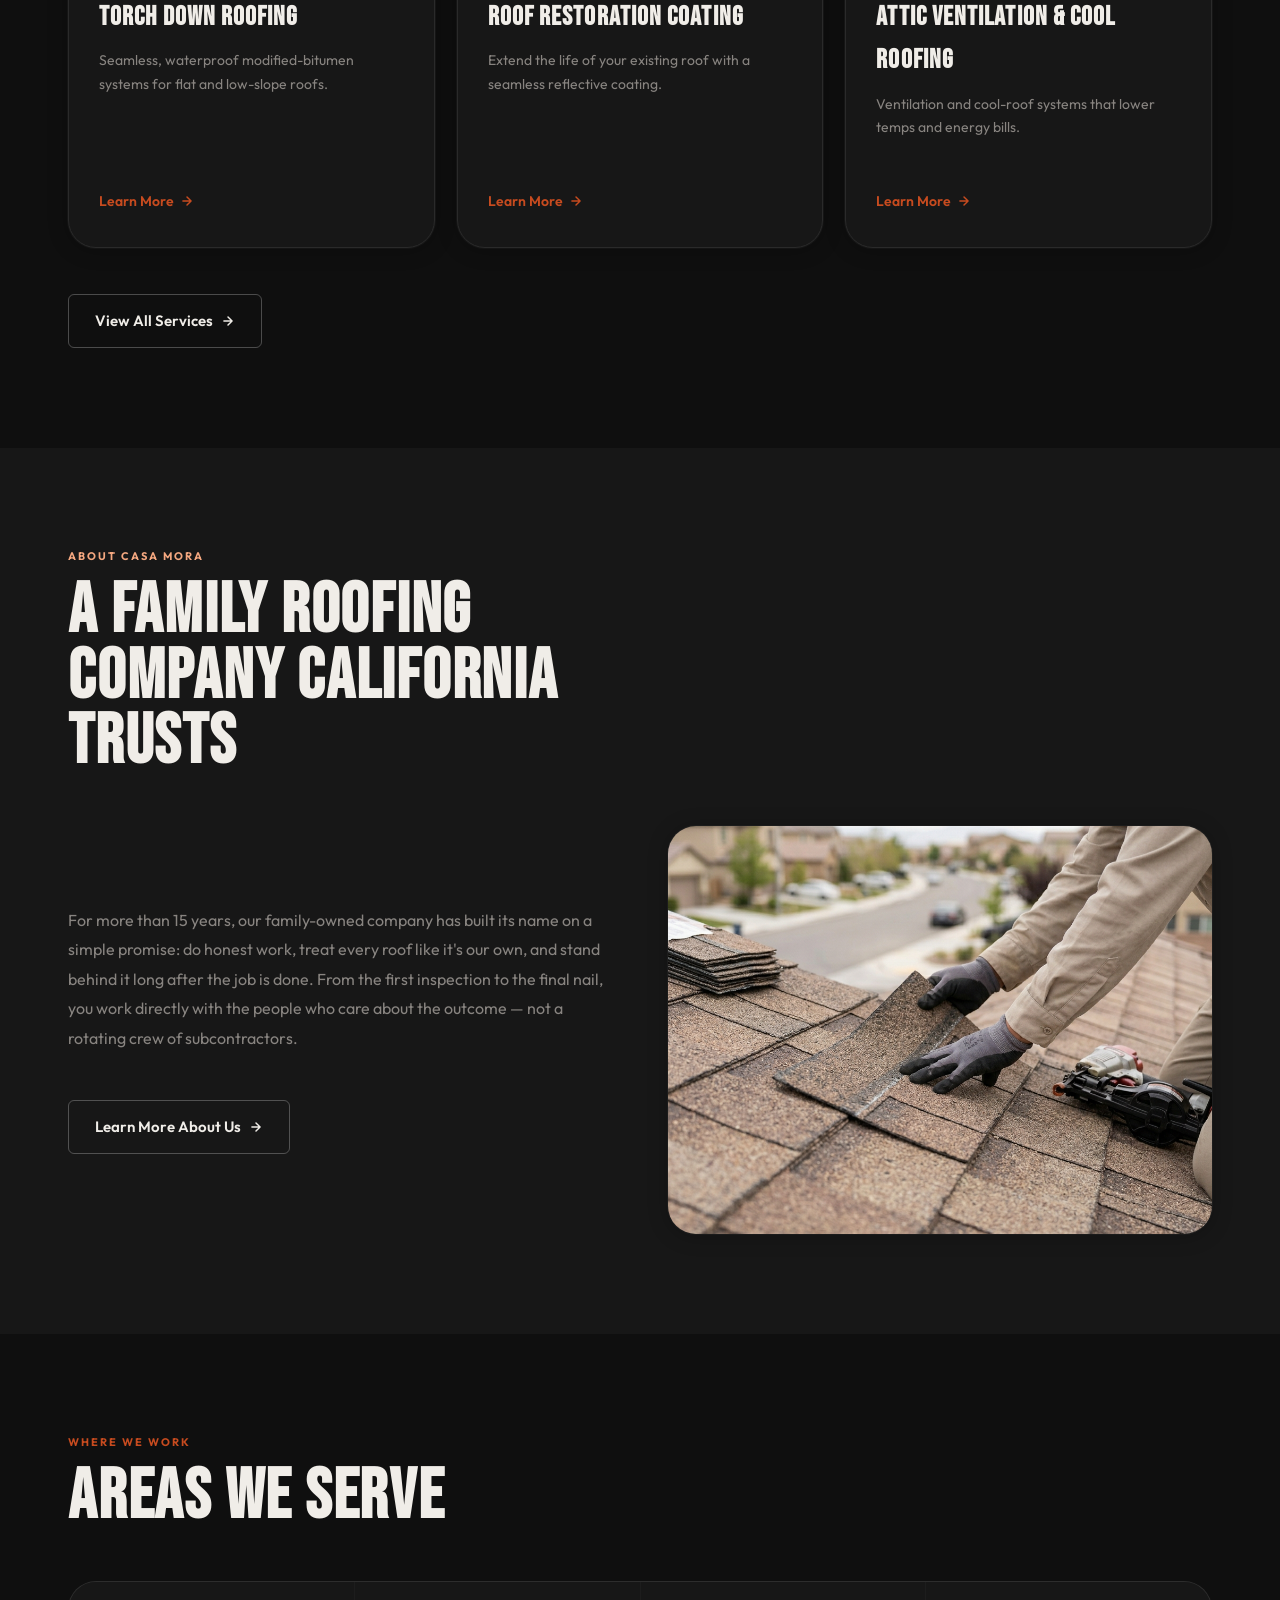
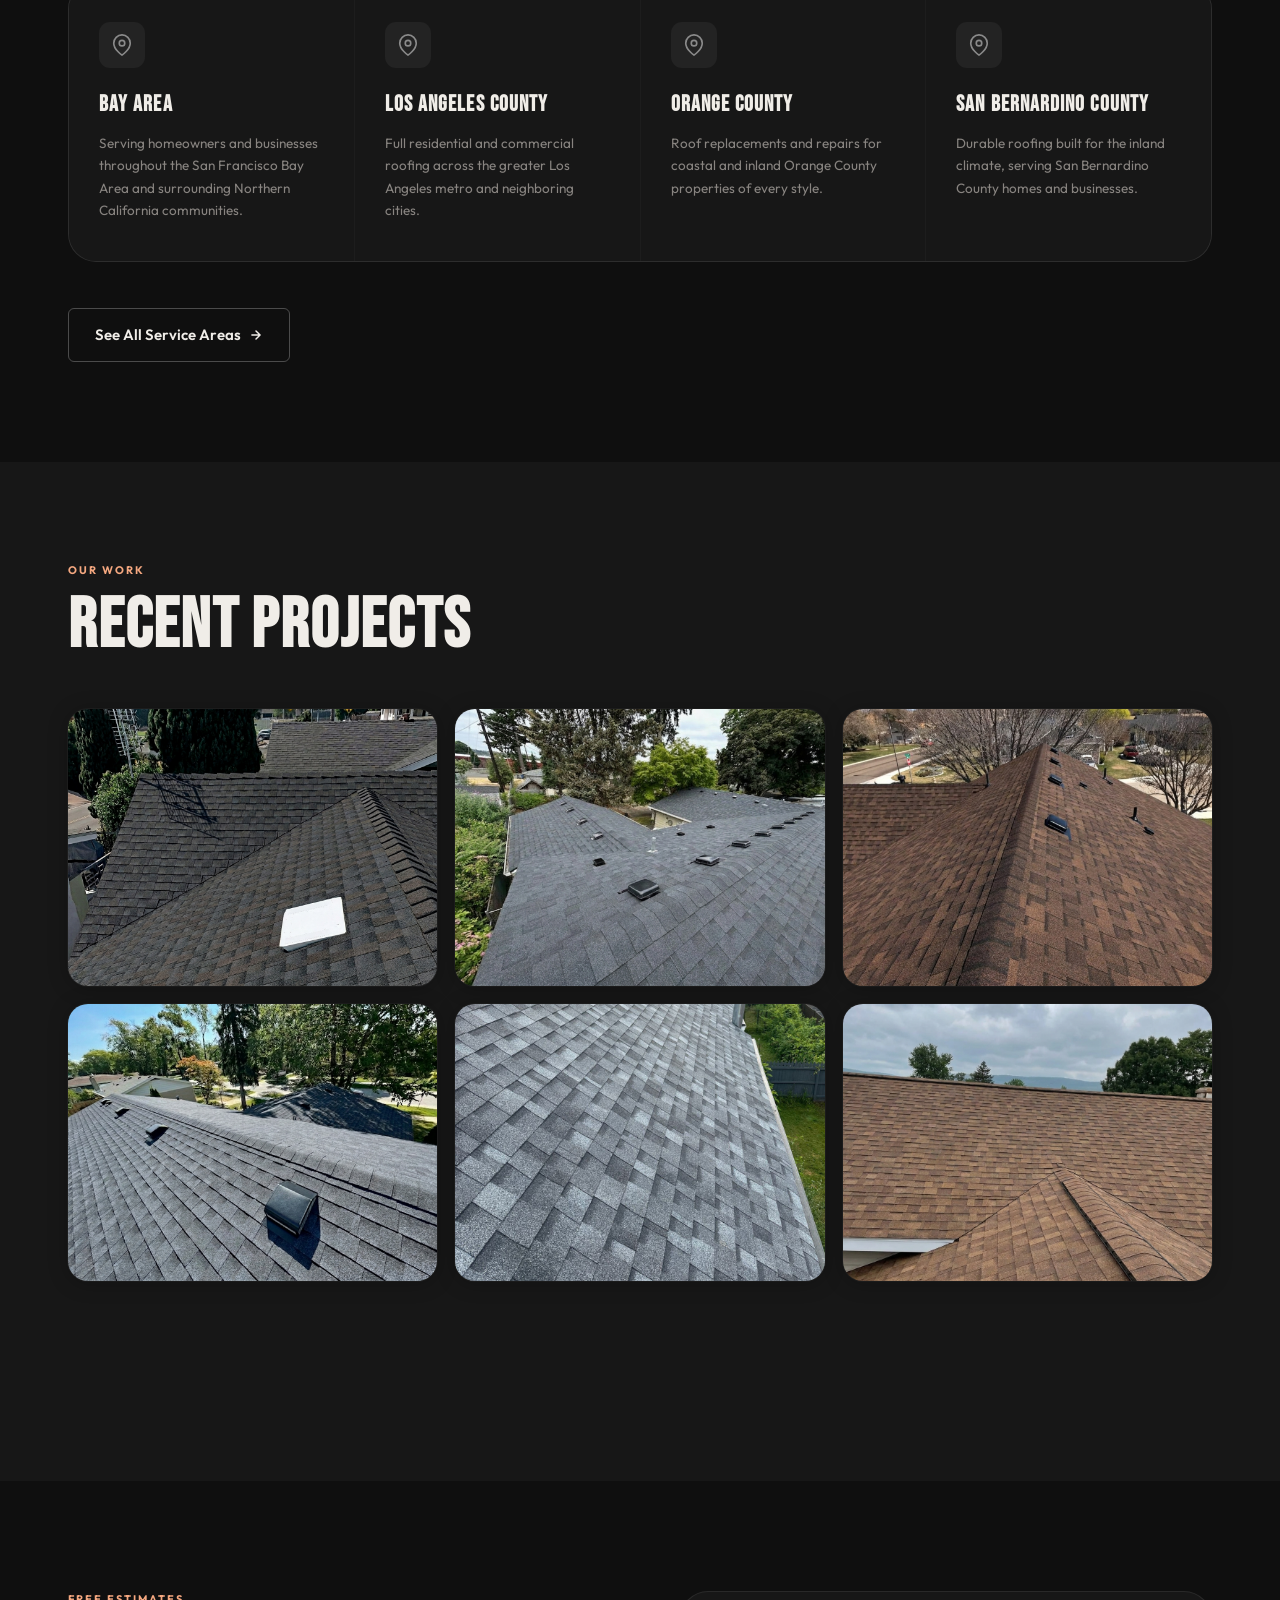
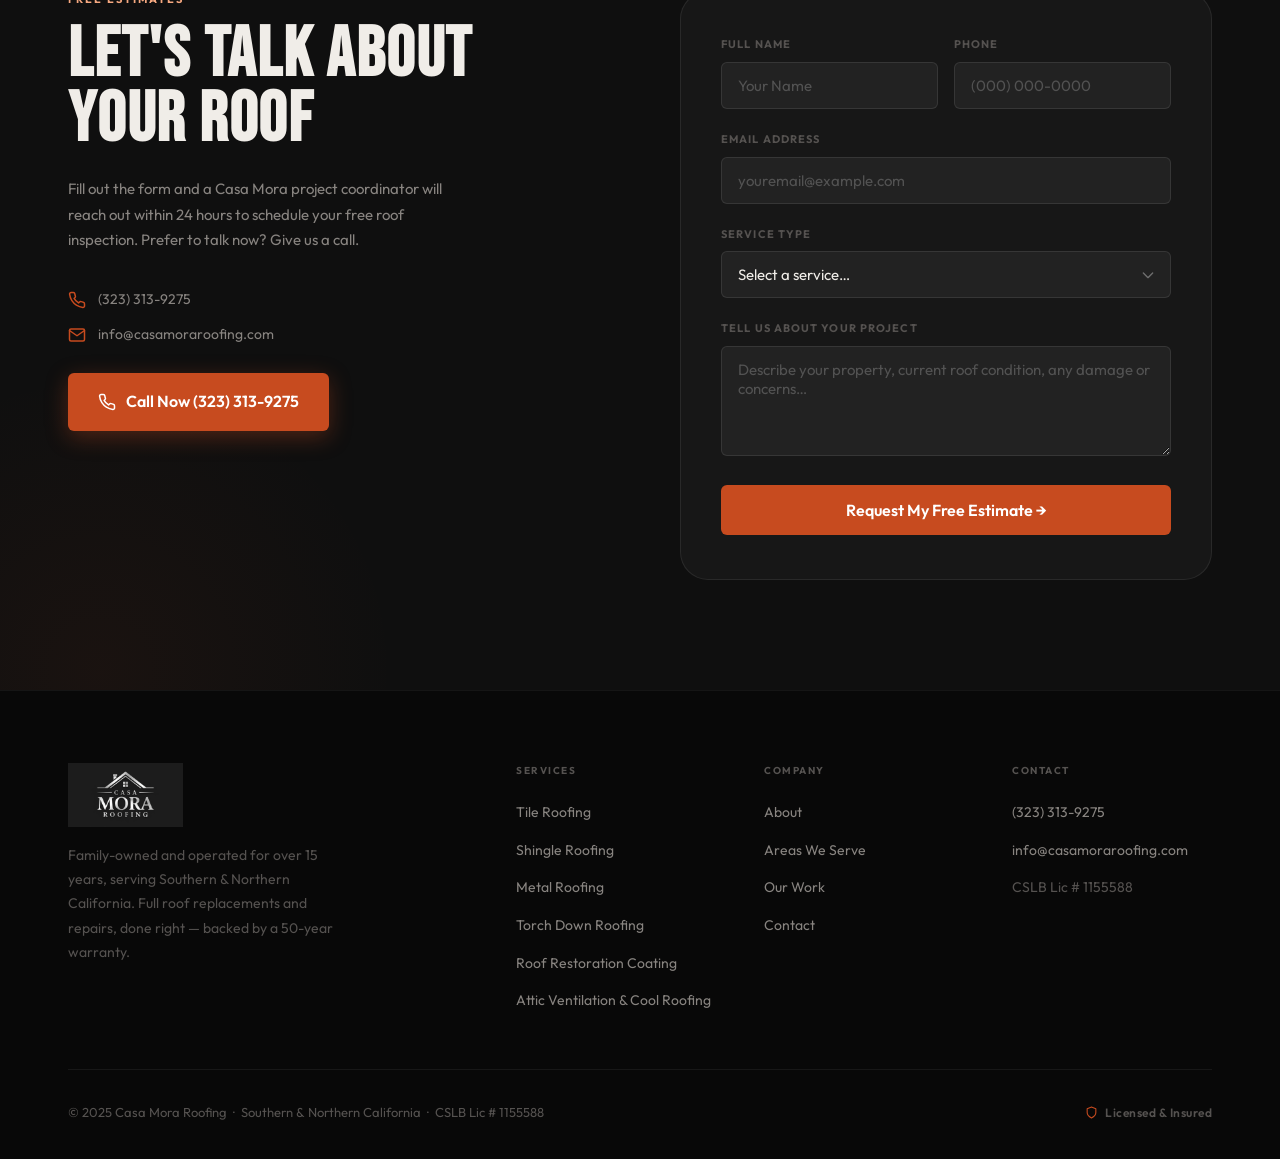
==== commit 9e29453f: "Home: hero estimate form, lighter hero tint, logo-matched header, About image - Add the Contact form" ====
--- a/index.html
+++ b/index.html
@@ -65,16 +65,56 @@
 <section class="hero" id="home">
   <div class="hero__bg" aria-hidden="true"></div>
   <div class="hero__content">
-    <div class="hero__left" style="max-width:760px;">
-      <div class="hero__pill">CSLB LIC # 1155588 &nbsp;·&nbsp; SOUTHERN CA &nbsp;·&nbsp; NORTHERN CA</div>
-      <h1 class="hero__title"><em>FAMILY-OWNED</em> ROOFING,<br>BUILT ON TRUST.</h1>
-      <p class="hero__sub">Casa Mora Roofing is a family-owned and operated company serving Southern and Northern California for over 15 years — full roof replacements and repairs, backed by a 50-year warranty.</p>
-      <div class="hero__actions"><a href="tel:+13233139275" class="btn--phone"><svg width="18" height="18" viewBox="0 0 24 24" fill="none" stroke="currentColor" stroke-width="2" stroke-linecap="round" stroke-linejoin="round"><path d="M22 16.92v3a2 2 0 01-2.18 2 19.79 19.79 0 01-8.63-3.07 19.5 19.5 0 01-6-6 19.79 19.79 0 01-3.07-8.67A2 2 0 014.11 2h3a2 2 0 012 1.72 12.84 12.84 0 00.7 2.81 2 2 0 01-.45 2.11L8.09 9.91a16 16 0 006 6l1.27-1.27a2 2 0 012.11-.45 12.84 12.84 0 002.81.7A2 2 0 0122 16.92z"/></svg> Call Now (323) 313-9275</a></div>
-      <div class="hero__stats">
-        <div><div class="hero__stat-val">Family</div><div class="hero__stat-label">Owned &amp; Operated</div></div>
-        <div><div class="hero__stat-val">Licensed</div><div class="hero__stat-label">&amp; Insured</div></div>
-        <div><div class="hero__stat-val">15 Years</div><div class="hero__stat-label">In California</div></div>
-        <div><div class="hero__stat-val">50-Year</div><div class="hero__stat-label">Warranty</div></div>
+    <div class="hero__grid">
+      <div class="hero__left">
+        <div class="hero__pill">CSLB LIC # 1155588 &nbsp;·&nbsp; SOUTHERN CA &nbsp;·&nbsp; NORTHERN CA</div>
+        <h1 class="hero__title"><em>FAMILY-OWNED</em> ROOFING,<br>BUILT ON TRUST.</h1>
+        <p class="hero__sub">Casa Mora Roofing is a family-owned and operated company serving Southern and Northern California for over 15 years — full roof replacements and repairs, backed by a 50-year warranty.</p>
+        <div class="hero__actions"><a href="tel:+13233139275" class="btn--phone"><svg width="18" height="18" viewBox="0 0 24 24" fill="none" stroke="currentColor" stroke-width="2" stroke-linecap="round" stroke-linejoin="round"><path d="M22 16.92v3a2 2 0 01-2.18 2 19.79 19.79 0 01-8.63-3.07 19.5 19.5 0 01-6-6 19.79 19.79 0 01-3.07-8.67A2 2 0 014.11 2h3a2 2 0 012 1.72 12.84 12.84 0 00.7 2.81 2 2 0 01-.45 2.11L8.09 9.91a16 16 0 006 6l1.27-1.27a2 2 0 012.11-.45 12.84 12.84 0 002.81.7A2 2 0 0122 16.92z"/></svg> Call Now (323) 313-9275</a></div>
+        <div class="hero__stats">
+          <div><div class="hero__stat-val">Family</div><div class="hero__stat-label">Owned &amp; Operated</div></div>
+          <div><div class="hero__stat-val">Licensed</div><div class="hero__stat-label">&amp; Insured</div></div>
+          <div><div class="hero__stat-val">15 Years</div><div class="hero__stat-label">In California</div></div>
+          <div><div class="hero__stat-val">50-Year</div><div class="hero__stat-label">Warranty</div></div>
+        </div>
+      </div>
+      <div class="hero__right">
+        <!-- Same form as the Contact section (identical fields + Formspree action) -->
+        <form class="form form--hero reveal d2" action="https://formspree.io/f/mdavpnky" method="POST">
+          <input type="hidden" name="_subject" value="New estimate request — Casa Mora Roofing website">
+          <div style="position:absolute;left:-9999px" aria-hidden="true"><input type="text" name="_gotcha" tabindex="-1" autocomplete="off"></div>
+          <div class="form-row">
+            <div class="form-group">
+              <label class="form-label" for="hero-name">Full Name</label>
+              <input class="form-ctrl" type="text" id="hero-name" name="name" placeholder="Your Name" autocomplete="name" required>
+            </div>
+            <div class="form-group">
+              <label class="form-label" for="hero-phone">Phone</label>
+              <input class="form-ctrl" type="tel" id="hero-phone" name="phone" placeholder="(000) 000-0000" autocomplete="tel">
+            </div>
+          </div>
+          <div class="form-group">
+            <label class="form-label" for="hero-email">Email Address</label>
+            <input class="form-ctrl" type="email" id="hero-email" name="email" placeholder="youremail@example.com" autocomplete="email" required>
+          </div>
+          <div class="form-group">
+            <label class="form-label" for="hero-service">Service Type</label>
+            <select class="form-ctrl" id="hero-service" name="service">
+              <option value="" disabled selected>Select a service…</option>
+              <option>Tile Roofing</option>
+              <option>Shingle Roofing</option>
+              <option>Metal Roofing</option>
+              <option>Torch Down Roofing</option>
+              <option>Roof Restoration Coating</option>
+              <option>Attic Ventilation &amp; Cool Roofing</option>
+            </select>
+          </div>
+          <div class="form-group">
+            <label class="form-label" for="hero-msg">Tell Us About Your Project</label>
+            <textarea class="form-ctrl" id="hero-msg" name="message" placeholder="Describe your property, current roof condition, any damage or concerns…"></textarea>
+          </div>
+          <button type="submit" class="btn-submit">Request My Free Estimate →</button>
+        </form>
       </div>
     </div>
   </div>
@@ -136,10 +176,17 @@
       <span class="eyebrow" style="color:#f5a880;">About Casa Mora</span>
       <h2 class="display display--lg">A FAMILY ROOFING COMPANY CALIFORNIA TRUSTS</h2>
     </div>
-    <div class="home-about__text reveal d1">
-      <p>For more than 15 years, our family-owned company has built its name on a simple promise: do honest work, treat every roof like it's our own, and stand behind it long after the job is done. From the first inspection to the final nail, you work directly with the people who care about the outcome — not a rotating crew of subcontractors.</p>
-    </div>
-    <div class="section__cta reveal d2"><a href="about.html" class="btn--outline">Learn More About Us <svg width="14" height="14" viewBox="0 0 24 24" fill="none" stroke="currentColor" stroke-width="2.5" stroke-linecap="round" stroke-linejoin="round"><path d="M5 12h14M12 5l7 7-7 7"/></svg></a></div>
+    <div class="home-about__grid">
+      <div class="reveal d1">
+        <div class="home-about__text">
+          <p>For more than 15 years, our family-owned company has built its name on a simple promise: do honest work, treat every roof like it's our own, and stand behind it long after the job is done. From the first inspection to the final nail, you work directly with the people who care about the outcome — not a rotating crew of subcontractors.</p>
+        </div>
+        <div class="section__cta"><a href="about.html" class="btn--outline">Learn More About Us <svg width="14" height="14" viewBox="0 0 24 24" fill="none" stroke="currentColor" stroke-width="2.5" stroke-linecap="round" stroke-linejoin="round"><path d="M5 12h14M12 5l7 7-7 7"/></svg></a></div>
+      </div>
+      <div class="home-about__media reveal d2">
+        <img src="images/shingle-repair.png" alt="Casa Mora Roofing crew repairing asphalt shingles on a residential roof" loading="lazy">
+      </div>
+    </div>
   </div>
 </section>
 
--- a/styles.css
+++ b/styles.css
@@ -171,7 +171,7 @@
   position: fixed;
   inset: 0 0 auto;
   z-index: 200;
-  background: #161616; /* sampled from Casa Mora logo corner pixel */
+  background: #151515; /* exact background grey sampled from Casa Mora logo */
   box-shadow: 0 1px 0 rgba(255,255,255,0.06);
 }
 
@@ -195,7 +195,10 @@
   height: 80px;
   width: auto;
   display: block;
-  mix-blend-mode: screen;
+  /* normal blend: the logo's own #151515 background matches the header
+     exactly, so it sits seamlessly (screen blend would lighten it to a
+     visible ~#29 patch). */
+  mix-blend-mode: normal;
 }
 
 .logo__name {
@@ -321,8 +324,8 @@
   position: absolute;
   inset: 0;
   background:
-    linear-gradient(to bottom, rgba(8,8,8,0.45) 0%, rgba(8,8,8,0.72) 55%, rgba(8,8,8,0.97) 100%),
-    linear-gradient(to right,  rgba(8,8,8,0.65) 0%, rgba(8,8,8,0.1) 65%);
+    linear-gradient(to bottom, rgba(8,8,8,0.22) 0%, rgba(8,8,8,0.42) 55%, rgba(8,8,8,0.85) 100%),
+    linear-gradient(to right,  rgba(8,8,8,0.45) 0%, rgba(8,8,8,0.04) 70%);
 }
 
 /* subtle noise grain */
@@ -1456,3 +1459,43 @@
   .svc-layout { grid-template-columns: 1fr; gap: 40px; }
   .svc-hero { min-height: 54vh; }
 }
+
+/* =============================================
+   HERO FORM PANEL
+   Same .form markup as the Contact section; this modifier
+   only darkens/blurs the panel so it stays legible over the
+   (now lighter) hero background image.
+============================================= */
+.form--hero {
+  background: rgba(15,15,15,0.86);
+  backdrop-filter: blur(10px);
+  -webkit-backdrop-filter: blur(10px);
+  border-color: rgba(255,255,255,0.12);
+  box-shadow: 0 24px 60px rgba(0,0,0,0.55);
+}
+.hero__right { width: 100%; }
+
+/* =============================================
+   HOME ABOUT — text + image side by side
+============================================= */
+.home-about__grid {
+  display: grid;
+  grid-template-columns: 1fr 1fr;
+  gap: 56px;
+  align-items: center;
+}
+.home-about__media {
+  border-radius: var(--r-xl);
+  overflow: hidden;
+  box-shadow: var(--shadow-card);
+}
+.home-about__media img {
+  width: 100%;
+  height: 100%;
+  object-fit: cover;
+  display: block;
+  aspect-ratio: 4 / 3;
+}
+@media (max-width: 860px) {
+  .home-about__grid { grid-template-columns: 1fr; gap: 34px; }
+}
